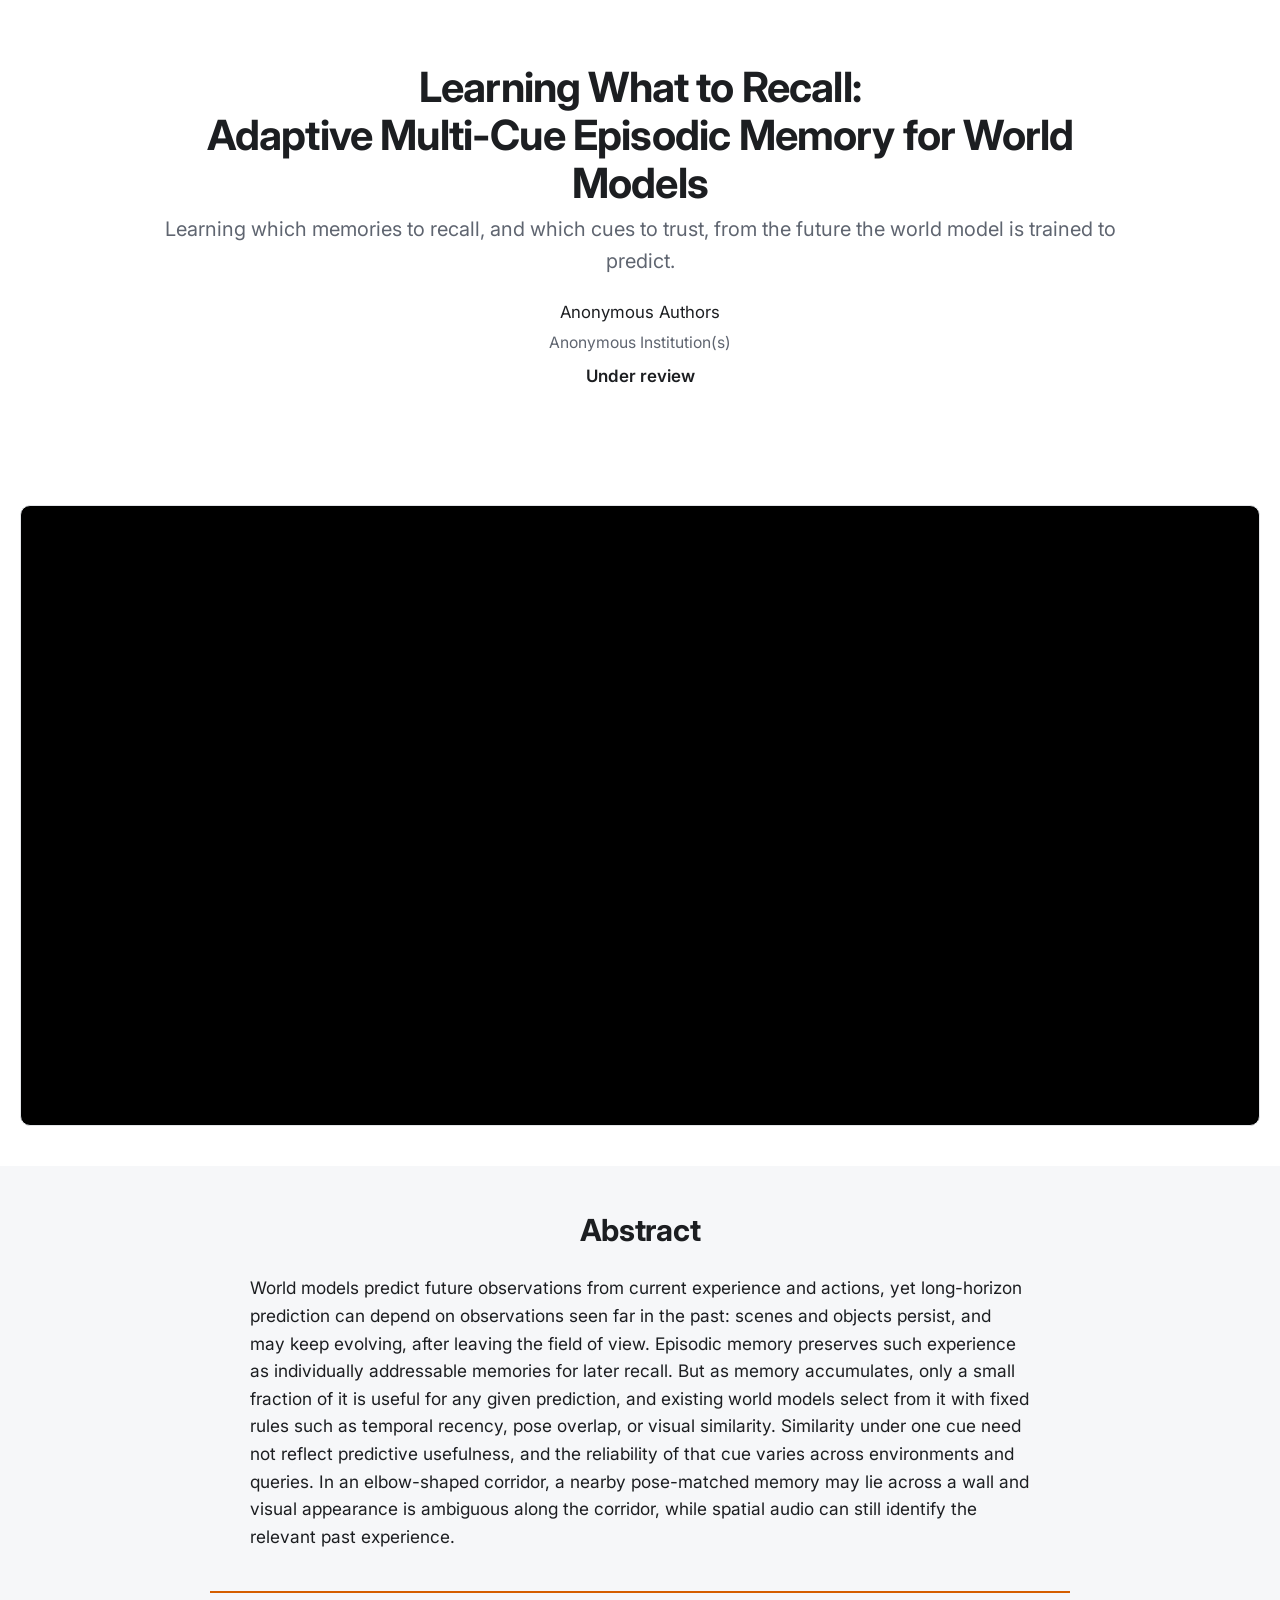
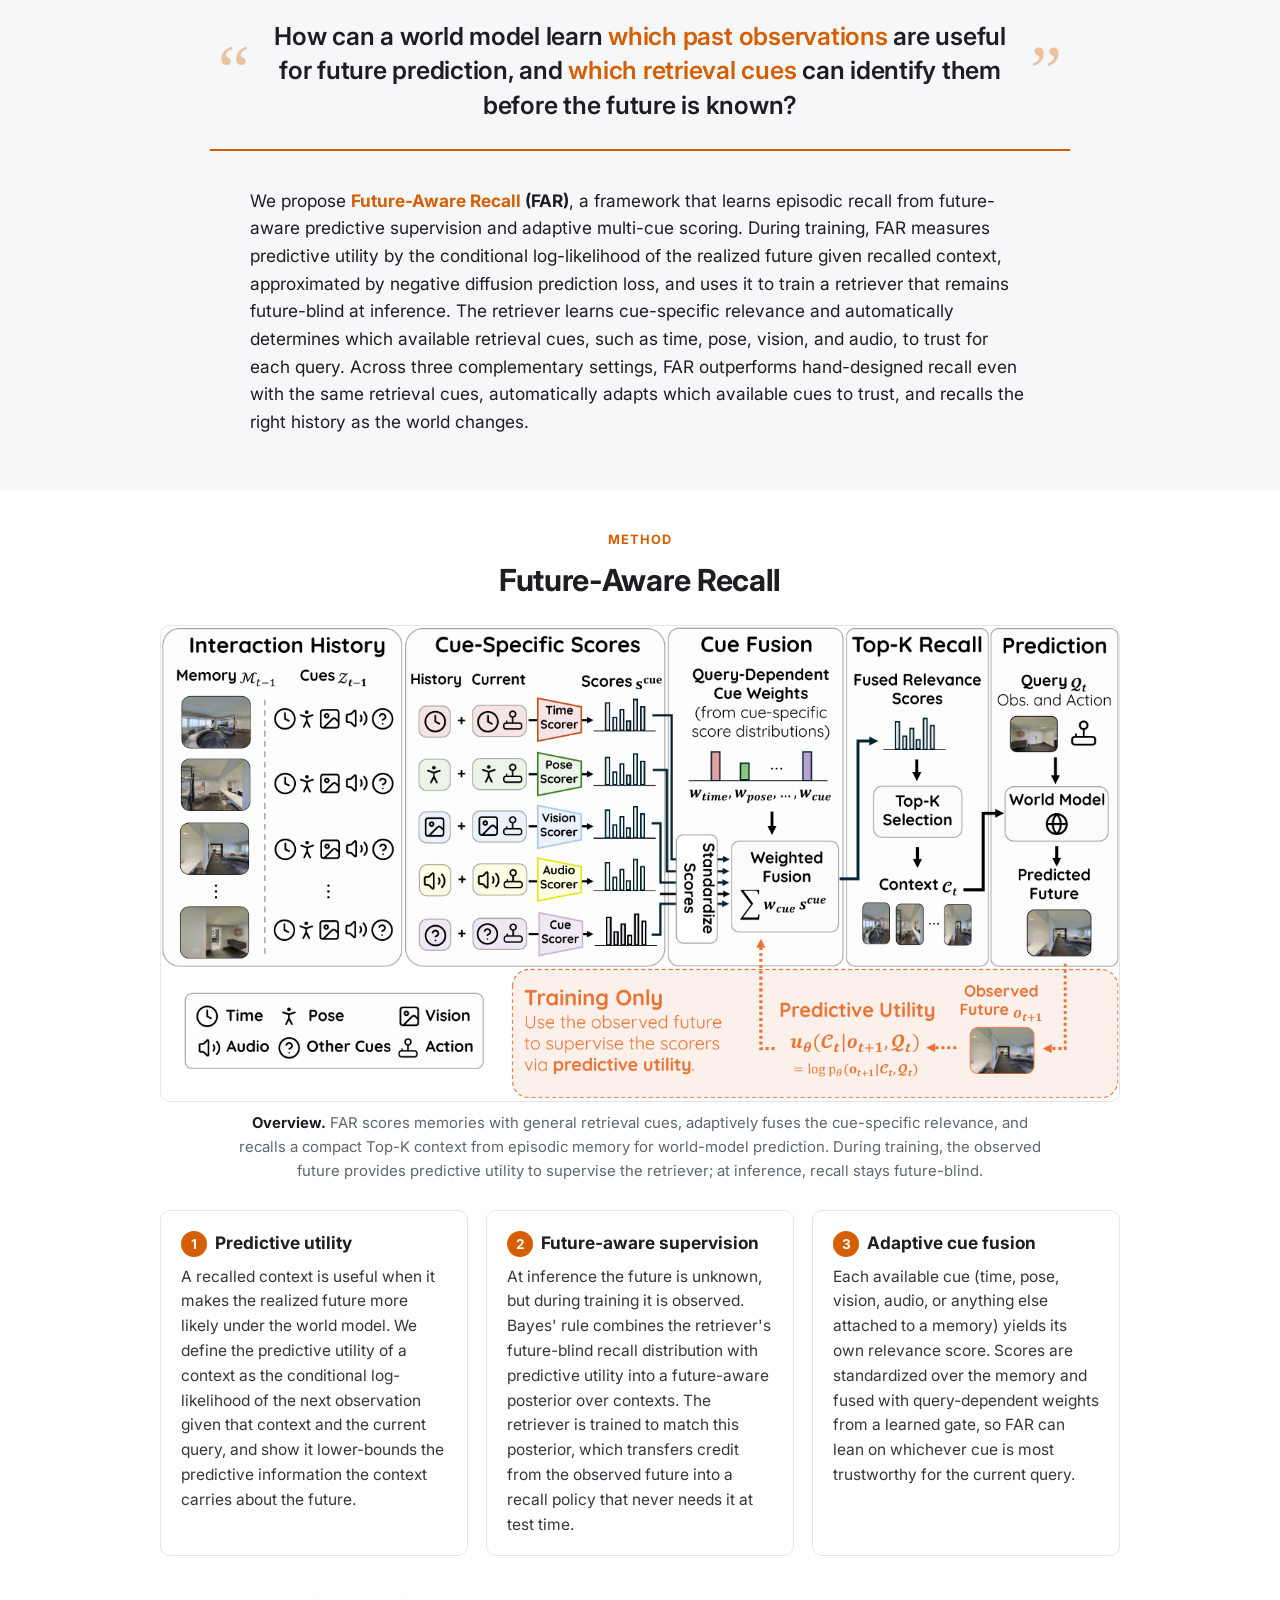
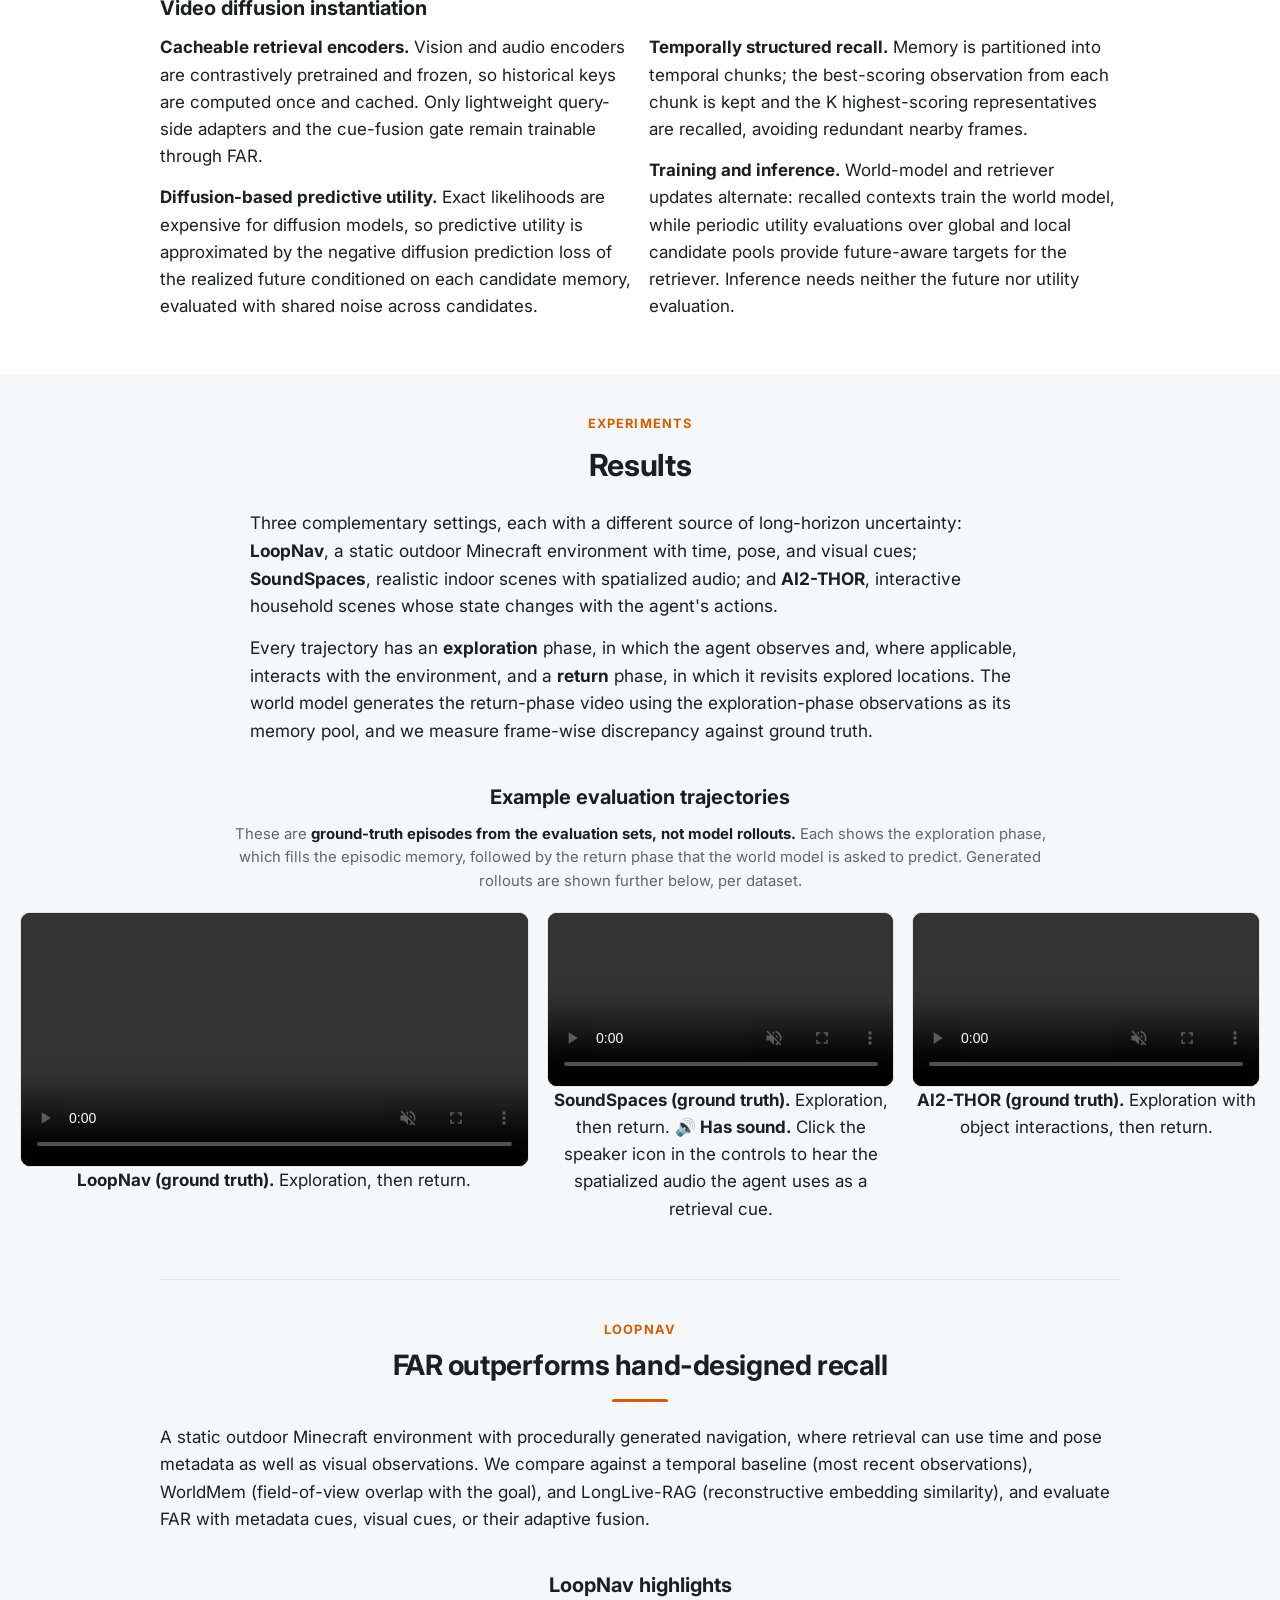
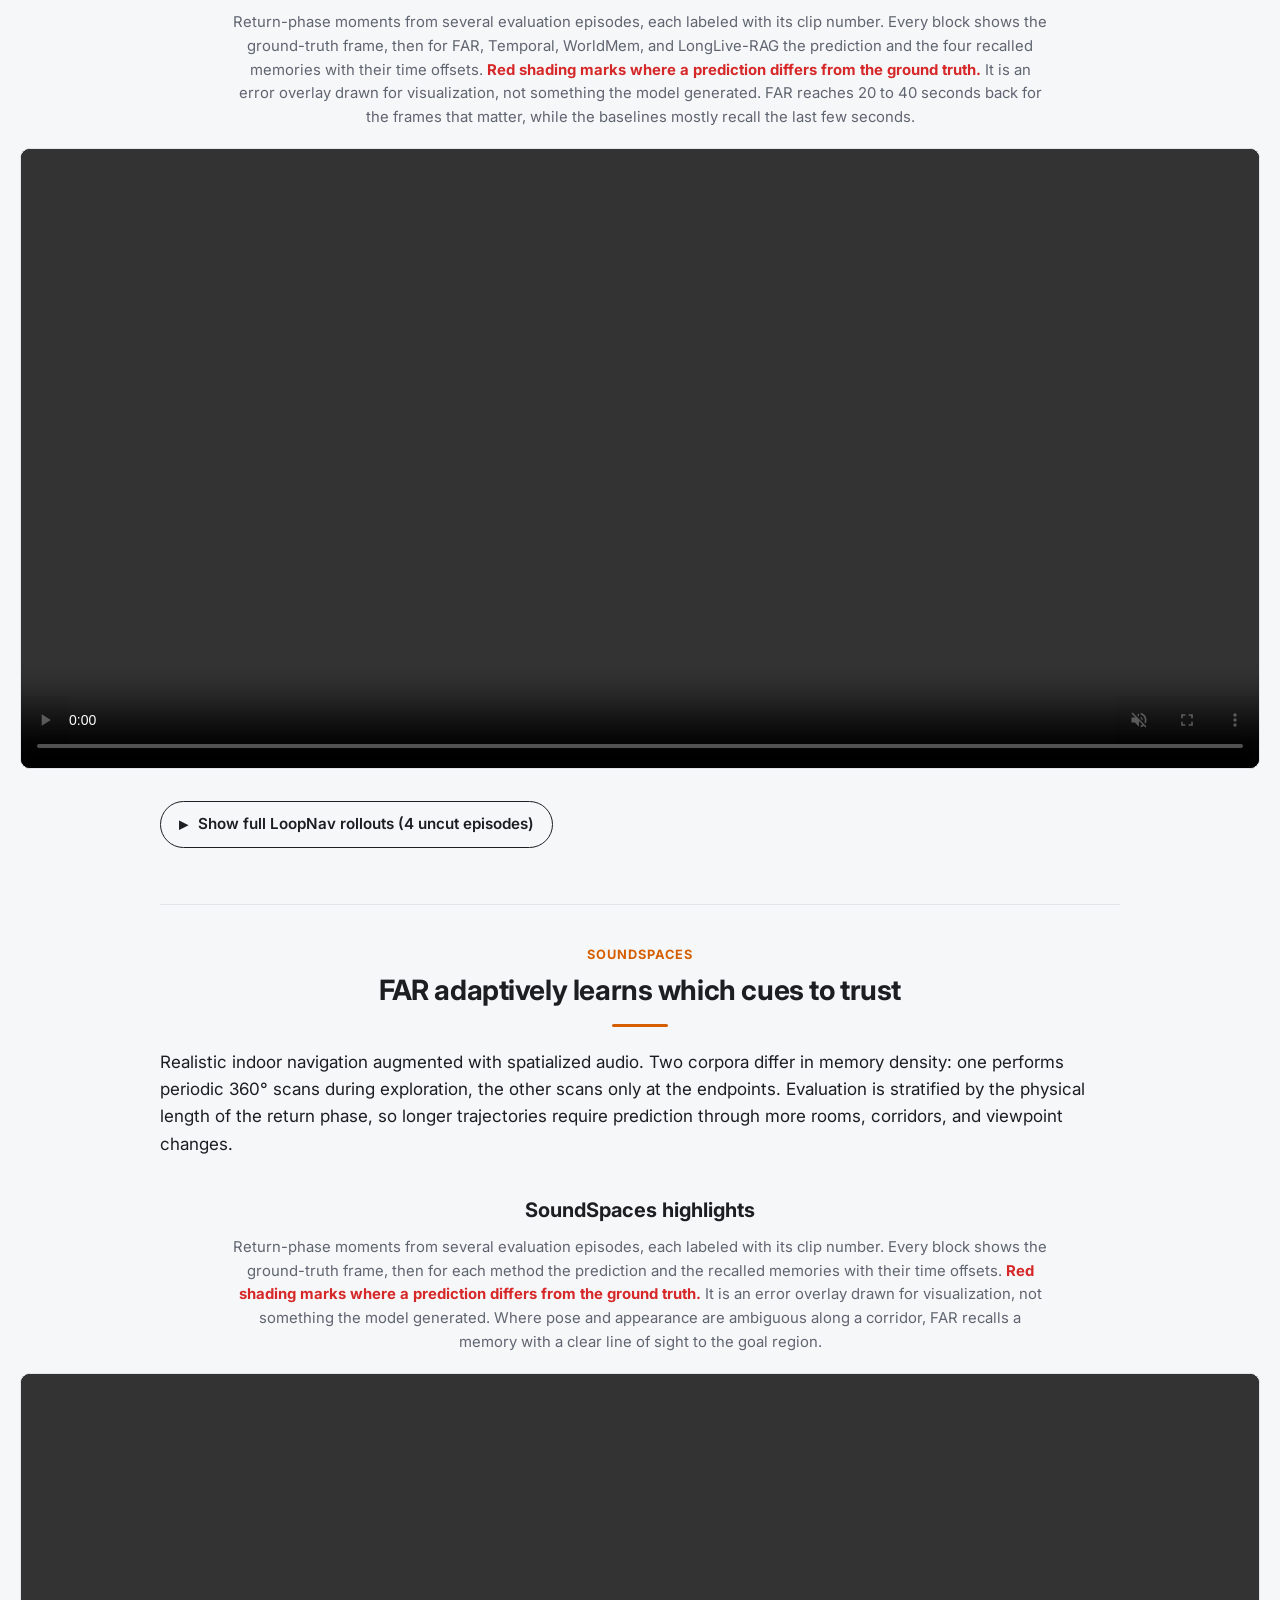
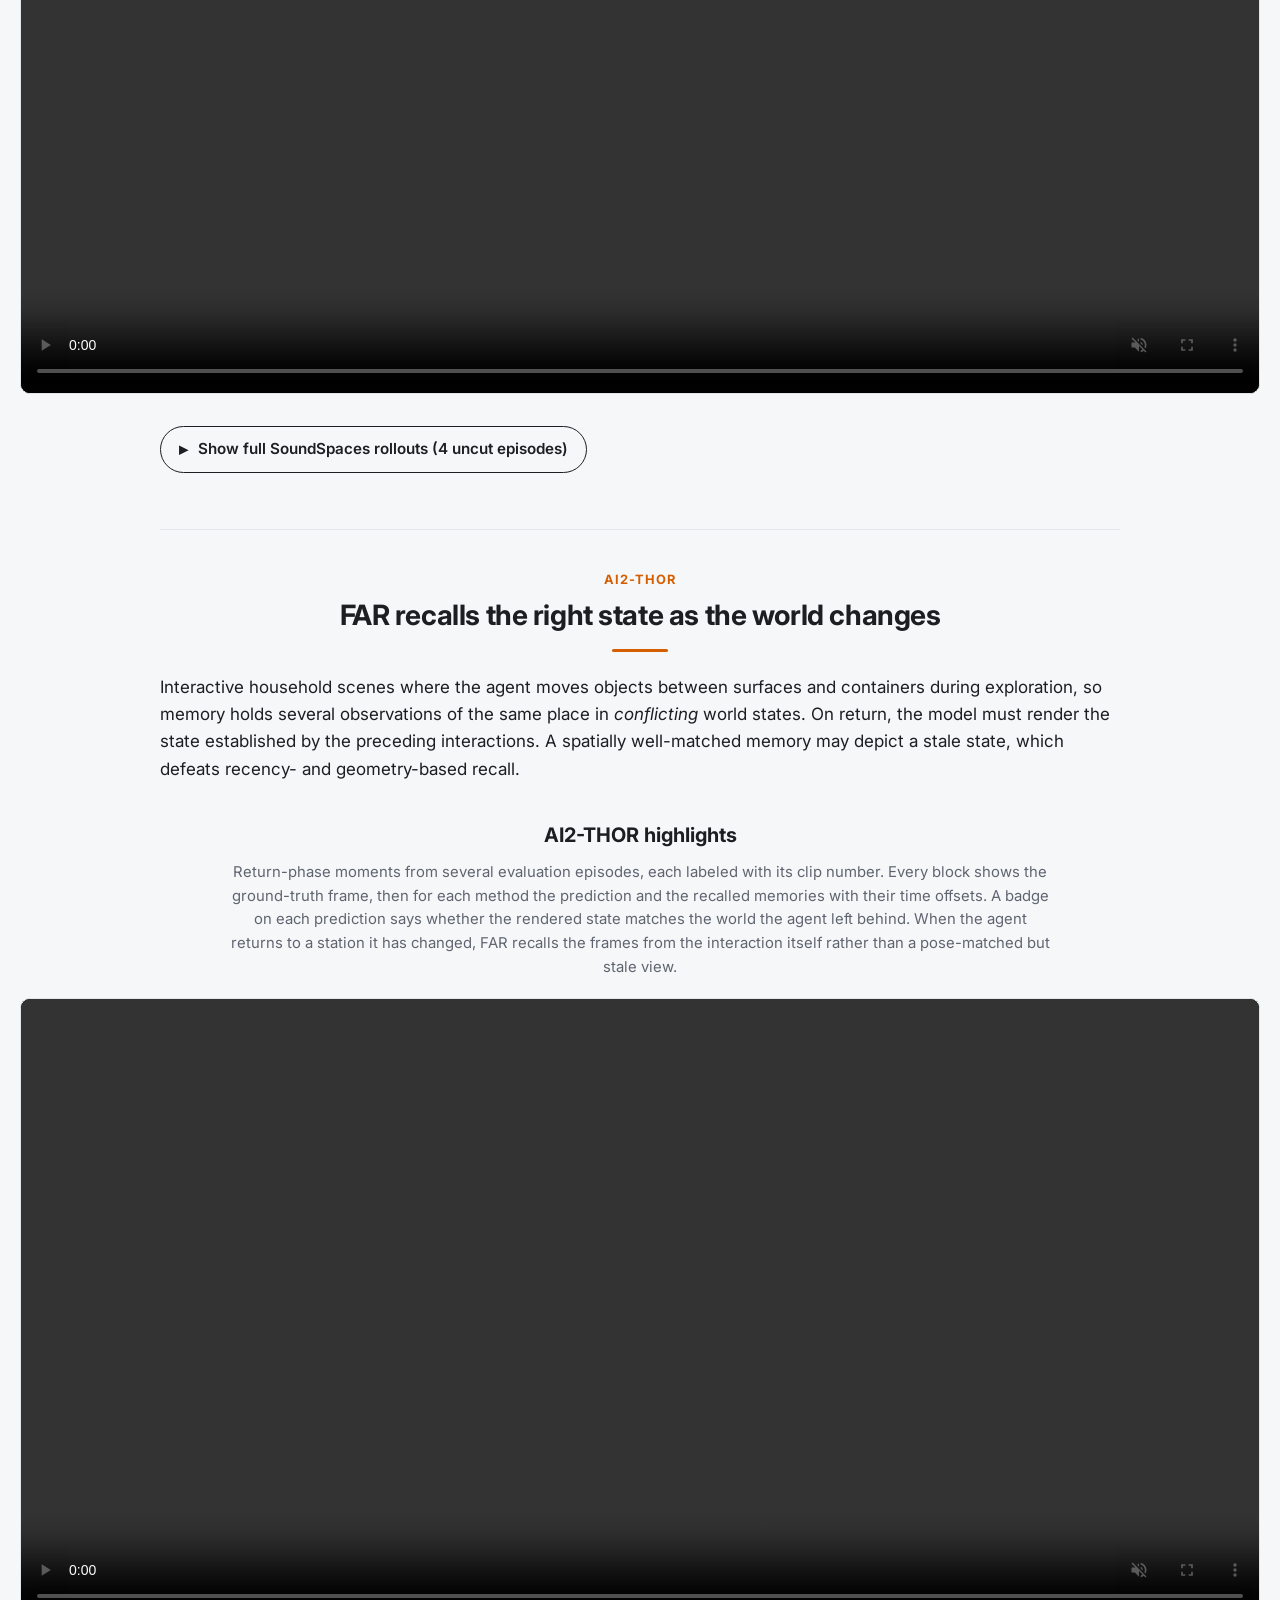
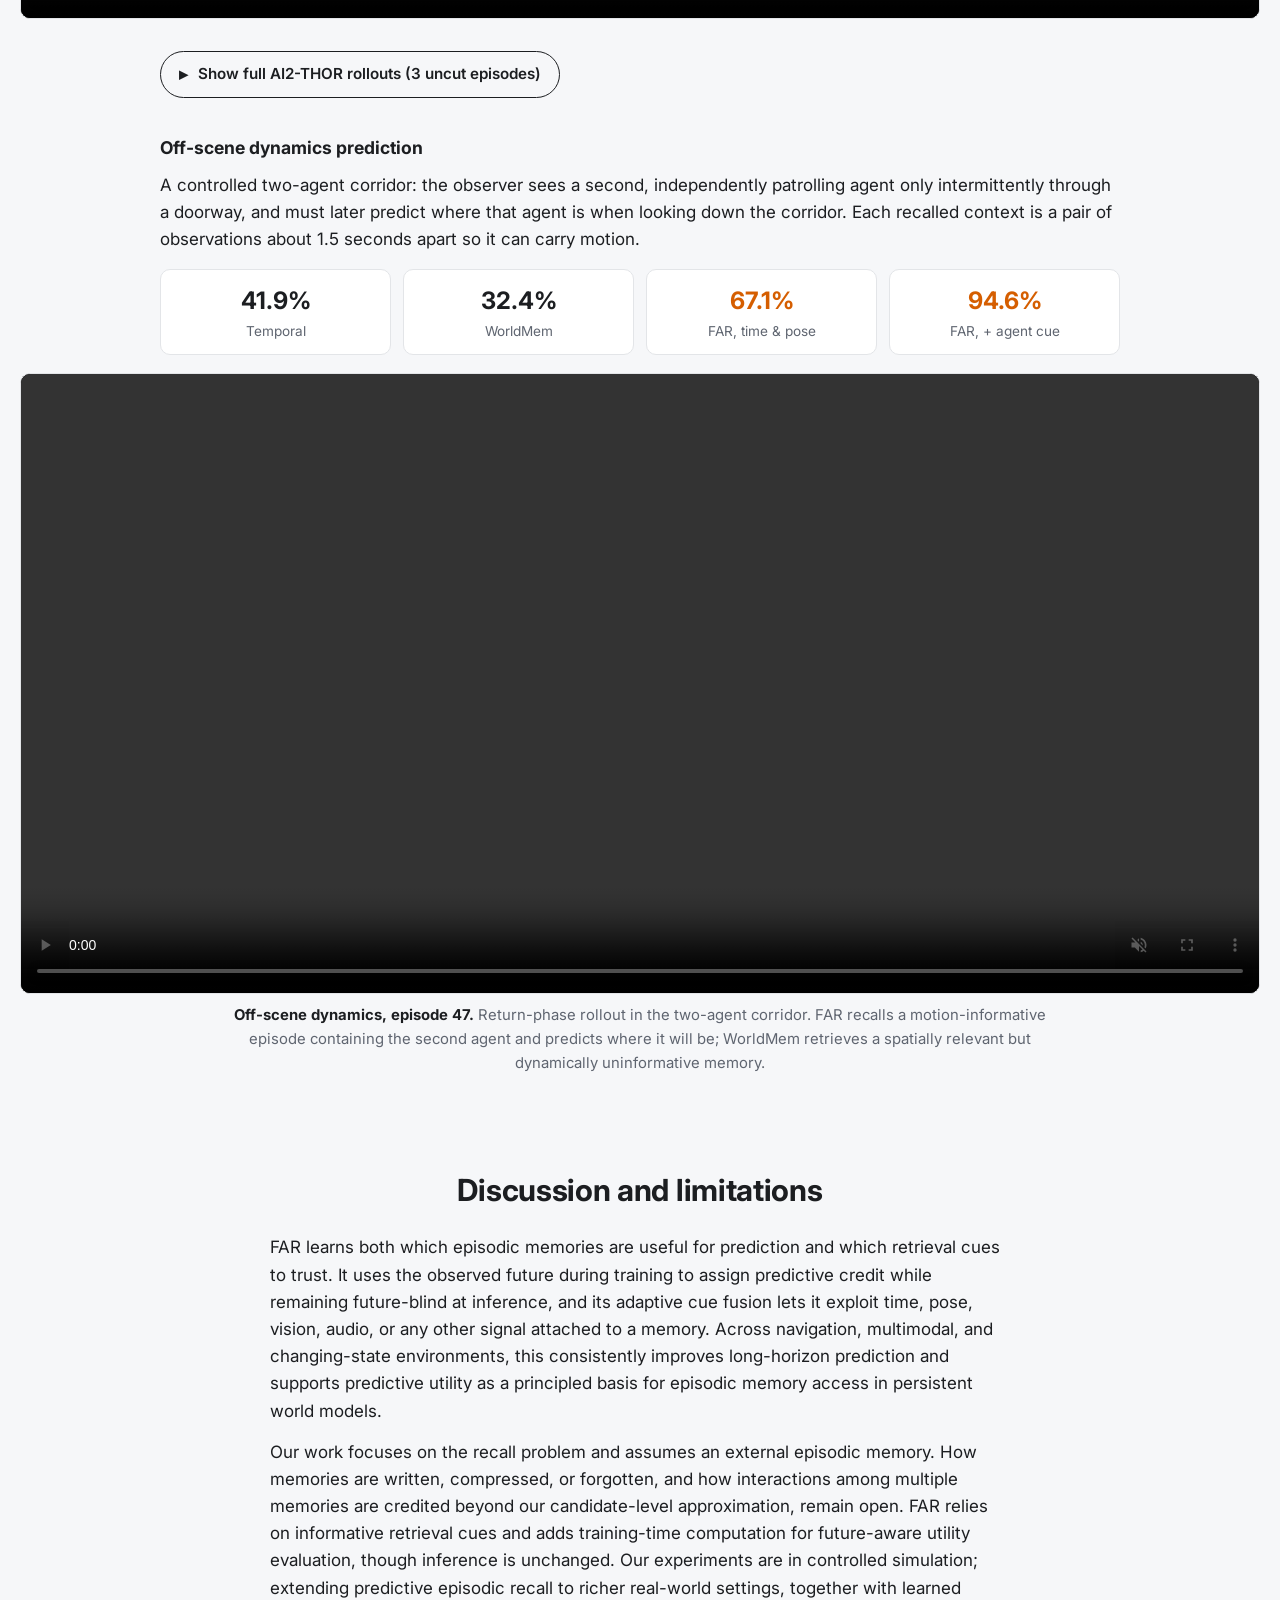
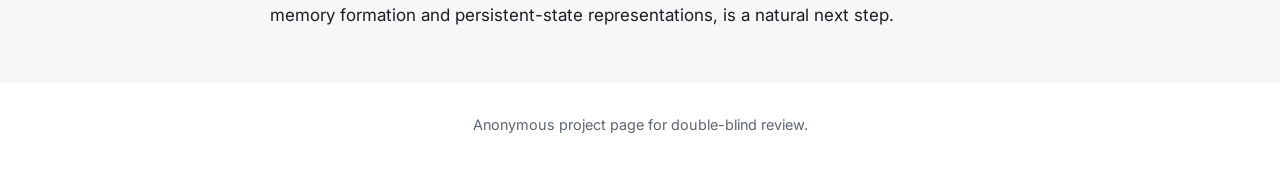
==== index.html @ 8001ba50 "Initial Commit" ====
<!DOCTYPE html>
<html lang="en">
<head>
  <meta charset="utf-8">
  <meta name="viewport" content="width=device-width, initial-scale=1">
  <title>Learning What to Recall</title>
  <meta name="description" content="Learning What to Recall: adaptive multi-cue episodic memory for world models.">
  <link rel="icon" type="image/svg+xml" href="static/favicon.svg">
  <link rel="icon" type="image/png" sizes="32x32" href="static/favicon-32.png">
  <link rel="icon" type="image/png" sizes="16x16" href="static/favicon-16.png">
  <link rel="apple-touch-icon" href="static/apple-touch-icon.png">
  <link rel="preconnect" href="https://fonts.googleapis.com">
  <link href="https://fonts.googleapis.com/css2?family=Inter:wght@400;600;700&display=swap" rel="stylesheet">
  <link rel="stylesheet" href="static/css/style.css?v=10">
</head>
<body>

<!-- ===================================================================== -->
<!-- HEADER                                                                -->
<!-- ===================================================================== -->
<header class="hero">
  <div class="container">
    <h1>Learning What to Recall:<br>Adaptive Multi-Cue Episodic Memory for World Models</h1>
    <p class="subtitle">Learning which memories to recall, and which cues to trust, from the future the world model is trained to predict.</p>

    <!-- Anonymous submission: keep author block anonymized until camera-ready. -->
    <p class="authors">Anonymous Authors</p>
    <p class="affils">Anonymous Institution(s)</p>
    <p class="venue">Under review</p>

    <!-- Paper / Code / arXiv buttons removed for anonymous review. Re-add after de-anonymization. -->
  </div>
</header>

<!-- ===================================================================== -->
<!-- TEASER                                                                -->
<!-- ===================================================================== -->
<section id="teaser">
  <div class="container">
    <figure class="breakout" style="margin-top:24px; margin-bottom:0">
      <div class="media">
        <video autoplay muted loop playsinline preload="auto">
          <source src="static/videos/teaser.mp4" type="video/mp4">
        </video>
      </div>
    </figure>
  </div>
</section>

<!-- ===================================================================== -->
<!-- ABSTRACT + MOTIVATION                                                 -->
<!-- ===================================================================== -->
<section id="abstract" class="alt">
  <div class="container">
    <h2>Abstract</h2>
    <div class="narrow">
      <div>
        <p class="lead">
          World models predict future observations from current experience and actions, yet long-horizon
          prediction can depend on observations seen far in the past: scenes and objects persist, and may keep
          evolving, after leaving the field of view. Episodic memory preserves such experience as individually
          addressable memories for later recall. But as memory accumulates, only a small fraction of it is useful
          for any given prediction, and existing world models select from it with fixed rules such as temporal
          recency, pose overlap, or visual similarity. Similarity under one cue need not reflect predictive
          usefulness, and the reliability of that cue varies across environments and queries. In an elbow-shaped
          corridor, a nearby pose-matched memory may lie across a wall and visual appearance is ambiguous
          along the corridor, while spatial audio can still identify the relevant past experience.
        </p>
      </div>
    </div>

    <div class="question">
      <p>How can a world model learn <em>which past observations</em> are useful for future prediction,
      and <em>which retrieval cues</em> can identify them before the future is known?</p>
    </div>

    <div class="narrow">
      <p class="lead">
        We propose <b><span style="color:var(--accent)">Future-Aware Recall</span> (FAR)</b>, a framework that
        learns episodic recall from future-aware predictive supervision and adaptive multi-cue scoring. During
        training, FAR measures predictive utility by the conditional log-likelihood of the realized future given
        recalled context, approximated by negative diffusion prediction loss, and uses it to train a retriever
        that remains future-blind at inference. The retriever learns cue-specific relevance and automatically
        determines which available retrieval cues, such as time, pose, vision, and audio, to trust for each query.
        Across three complementary settings, FAR outperforms hand-designed recall even with the same retrieval
        cues, automatically adapts which available cues to trust, and recalls the right history as the world
        changes.
      </p>
    </div>
  </div>
</section>

<!-- ===================================================================== -->
<!-- METHOD                                                                -->
<!-- ===================================================================== -->
<section id="method">
  <div class="container">
    <p class="eyebrow">Method</p>
    <h2>Future-Aware Recall</h2>
    <figure>
      <div class="media light">
        <img src="static/images/figure.png" alt="Overview of FAR: cue-specific scorers over the interaction history, query-dependent cue fusion, Top-K recall, and world-model prediction, with predictive utility from the observed future supervising the scorers during training only.">
      </div>
      <figcaption class="caption">
        <b>Overview.</b> FAR scores memories with general retrieval cues, adaptively fuses the cue-specific
        relevance, and recalls a compact Top-K context from episodic memory for world-model prediction. During
        training, the observed future provides predictive utility to supervise the retriever; at inference,
        recall stays future-blind.
      </figcaption>
    </figure>

    <div class="cards">
      <div class="card">
        <h3><span class="num">1</span>Predictive utility</h3>
        <p>A recalled context is useful when it makes the realized future more likely under the world model.
        We define the predictive utility of a context as the conditional log-likelihood of the next observation
        given that context and the current query, and show it lower-bounds the predictive information the
        context carries about the future.</p>
      </div>
      <div class="card">
        <h3><span class="num">2</span>Future-aware supervision</h3>
        <p>At inference the future is unknown, but during training it is observed. Bayes' rule combines the
        retriever's future-blind recall distribution with predictive utility into a future-aware posterior over
        contexts. The retriever is trained to match this posterior, which transfers credit from the observed
        future into a recall policy that never needs it at test time.</p>
      </div>
      <div class="card">
        <h3><span class="num">3</span>Adaptive cue fusion</h3>
        <p>Each available cue (time, pose, vision, audio, or anything else attached to a memory) yields its own
        relevance score. Scores are standardized over the memory and fused with query-dependent weights from a
        learned gate, so FAR can lean on whichever cue is most trustworthy for the current query.</p>
      </div>
    </div>

    <h3 style="margin-top:36px">Video diffusion instantiation</h3>
    <div class="grid cols-2">
      <div>
        <p><b>Cacheable retrieval encoders.</b> Vision and audio encoders are contrastively pretrained and frozen,
        so historical keys are computed once and cached. Only lightweight query-side adapters and the cue-fusion
        gate remain trainable through FAR.</p>
        <p><b>Diffusion-based predictive utility.</b> Exact likelihoods are expensive for diffusion models, so
        predictive utility is approximated by the negative diffusion prediction loss of the realized future
        conditioned on each candidate memory, evaluated with shared noise across candidates.</p>
      </div>
      <div>
        <p><b>Temporally structured recall.</b> Memory is partitioned into temporal chunks; the best-scoring
        observation from each chunk is kept and the K highest-scoring representatives are recalled, avoiding
        redundant nearby frames.</p>
        <p><b>Training and inference.</b> World-model and retriever updates alternate: recalled contexts train
        the world model, while periodic utility evaluations over global and local candidate pools provide
        future-aware targets for the retriever. Inference needs neither the future nor utility evaluation.</p>
      </div>
    </div>
  </div>
</section>

<!-- ===================================================================== -->
<!-- RESULTS                                                               -->
<!-- ===================================================================== -->
<section id="results" class="alt">
  <div class="container">
    <p class="eyebrow">Experiments</p>
    <h2>Results</h2>
    <div class="narrow">
      <p class="lead">
        Three complementary settings, each with a different source of long-horizon uncertainty:
        <b>LoopNav</b>, a static outdoor Minecraft environment with time, pose, and visual cues;
        <b>SoundSpaces</b>, realistic indoor scenes with spatialized audio; and <b>AI2-THOR</b>, interactive
        household scenes whose state changes with the agent's actions.
      </p>
      <p class="lead">
        Every trajectory has an <b>exploration</b> phase, in which the agent observes and, where applicable,
        interacts with the environment, and a <b>return</b> phase, in which it revisits explored locations.
        The world model generates the return-phase video using the exploration-phase observations as its memory
        pool, and we measure frame-wise discrepancy against ground truth.
      </p>
    </div>
    <h3 style="text-align:center; margin-top:36px; margin-bottom:6px">Example evaluation trajectories</h3>
    <p class="caption" style="margin-bottom:18px">
      These are <b>ground-truth episodes from the evaluation sets, not model rollouts.</b> Each shows the
      exploration phase, which fills the episodic memory, followed by the return phase that the world model is
      asked to predict. Generated rollouts are shown further below, per dataset.
    </p>
    <div class="breakout eval-row" style="margin-top:0; margin-bottom:8px">
      <figure class="ar-232">
        <div class="media">
          <video autoplay muted loop playsinline controls preload="auto">
            <source src="static/videos/full_episode_loopnav_12.mp4" type="video/mp4">
          </video>
        </div>
        <figcaption><b>LoopNav (ground truth).</b> Exploration, then return.</figcaption>
      </figure>
      <figure>
        <div class="media">
          <!-- Starts muted so it can autoplay; the viewer unmutes with the speaker control to hear the spatial audio cue. -->
          <video autoplay muted loop playsinline controls preload="auto">
            <source src="static/videos/full_episode_soundspaces_1115.mp4" type="video/mp4">
          </video>
        </div>
        <figcaption><b>SoundSpaces (ground truth).</b> Exploration, then return. <b>&#128266; Has sound.</b> Click the speaker icon in the controls to hear the spatialized audio the agent uses as a retrieval cue.</figcaption>
      </figure>
      <figure>
        <div class="media">
          <video autoplay muted loop playsinline controls preload="auto">
            <source src="static/videos/full_episode_ai2thor_350.mp4" type="video/mp4">
          </video>
        </div>
        <figcaption><b>AI2-THOR (ground truth).</b> Exploration with object interactions, then return.</figcaption>
      </figure>
    </div>

    <!-- ---------------- LoopNav ---------------- -->
    <div class="subsec">
      <div class="ds-title">
        <p class="eyebrow">LoopNav</p>
        <h3>FAR outperforms hand-designed recall</h3>
      </div>
      <p>
        A static outdoor Minecraft environment with procedurally generated navigation, where retrieval can use
        time and pose metadata as well as visual observations. We compare against a temporal baseline
        (most recent observations), WorldMem (field-of-view overlap with the goal), and LongLive-RAG
        (reconstructive embedding similarity), and evaluate FAR with metadata cues, visual cues, or their
        adaptive fusion.
      </p>
      <h3 style="text-align:center; margin-top:36px; margin-bottom:6px">LoopNav highlights</h3>
      <p class="caption" style="margin-bottom:18px">
        Return-phase moments from several evaluation episodes, each labeled with its clip number. Every block shows
        the ground-truth frame, then for FAR, Temporal, WorldMem, and LongLive-RAG the prediction and the four
        recalled memories with their time offsets. <b class="red">Red shading marks where a prediction differs from
        the ground truth.</b> It is an error overlay drawn for visualization, not something the model generated. FAR
        reaches 20 to 40 seconds back for the frames that matter, while the baselines mostly recall the last few
        seconds.
      </p>
      <figure class="breakout" style="margin-top:0; margin-bottom:30px">
        <div class="media">
          <video autoplay muted loop playsinline controls preload="auto">
            <source src="static/videos/highlights_loopnav.mp4" type="video/mp4">
          </video>
        </div>
      </figure>
      <details class="rollouts">
        <summary>Show full LoopNav rollouts (4 uncut episodes)</summary>
        <div class="inner">
        <p>Full return-phase rollouts. Press play on a video to watch it; use the controls to scrub or go fullscreen.</p>
        <div class="grid cols-2">
          <figure>
            <div class="media">
              <video muted playsinline controls preload="none">
                <source src="static/videos/rollout_loopnav_12.mp4" type="video/mp4">
              </video>
            </div>
            <figcaption><b>LoopNav, episode 12</b></figcaption>
          </figure>
          <figure>
            <div class="media">
              <video muted playsinline controls preload="none">
                <source src="static/videos/rollout_loopnav_1656.mp4" type="video/mp4">
              </video>
            </div>
            <figcaption><b>LoopNav, episode 1656</b></figcaption>
          </figure>
          <figure>
            <div class="media">
              <video muted playsinline controls preload="none">
                <source src="static/videos/rollout_loopnav_2259.mp4" type="video/mp4">
              </video>
            </div>
            <figcaption><b>LoopNav, episode 2259</b></figcaption>
          </figure>
          <figure>
            <div class="media">
              <video muted playsinline controls preload="none">
                <source src="static/videos/rollout_loopnav_3106.mp4" type="video/mp4">
              </video>
            </div>
            <figcaption><b>LoopNav, episode 3106</b></figcaption>
          </figure>
        </div>
        </div>
      </details>
    </div>

    <!-- ---------------- SoundSpaces ---------------- -->
    <div class="subsec">
      <div class="ds-title">
        <p class="eyebrow">SoundSpaces</p>
        <h3>FAR adaptively learns which cues to trust</h3>
      </div>
      <p>
        Realistic indoor navigation augmented with spatialized audio. Two corpora differ in memory density: one
        performs periodic 360° scans during exploration, the other scans only at the endpoints. Evaluation is
        stratified by the physical length of the return phase, so longer trajectories require prediction
        through more rooms, corridors, and viewpoint changes.
      </p>
      <h3 style="text-align:center; margin-top:36px; margin-bottom:6px">SoundSpaces highlights</h3>
      <p class="caption" style="margin-bottom:18px">
        Return-phase moments from several evaluation episodes, each labeled with its clip number. Every block shows
        the ground-truth frame, then for each method the prediction and the recalled memories with their time
        offsets. <b class="red">Red shading marks where a prediction differs from the ground truth.</b> It is an
        error overlay drawn for visualization, not something the model generated. Where pose and appearance are
        ambiguous along a corridor, FAR recalls a memory with a clear line of sight to the goal region.
      </p>
      <figure class="breakout" style="margin-top:0; margin-bottom:30px">
        <div class="media">
          <video autoplay muted loop playsinline controls preload="auto">
            <source src="static/videos/highlights_soundspaces.mp4" type="video/mp4">
          </video>
        </div>
      </figure>
      <details class="rollouts">
        <summary>Show full SoundSpaces rollouts (4 uncut episodes)</summary>
        <div class="inner">
        <p>Full return-phase rollouts. Press play on a video to watch it; use the controls to scrub or go fullscreen.</p>
        <div class="grid cols-2">
          <figure>
            <div class="media">
              <video muted playsinline controls preload="none">
                <source src="static/videos/rollout_soundspaces_84.mp4" type="video/mp4">
              </video>
            </div>
            <figcaption><b>SoundSpaces, episode 84</b></figcaption>
          </figure>
          <figure>
            <div class="media">
              <video muted playsinline controls preload="none">
                <source src="static/videos/rollout_soundspaces_99.mp4" type="video/mp4">
              </video>
            </div>
            <figcaption><b>SoundSpaces, episode 99</b></figcaption>
          </figure>
          <figure>
            <div class="media">
              <video muted playsinline controls preload="none">
                <source src="static/videos/rollout_soundspaces_212.mp4" type="video/mp4">
              </video>
            </div>
            <figcaption><b>SoundSpaces, episode 212</b></figcaption>
          </figure>
          <figure>
            <div class="media">
              <video muted playsinline controls preload="none">
                <source src="static/videos/rollout_soundspaces_1115.mp4" type="video/mp4">
              </video>
            </div>
            <figcaption><b>SoundSpaces, episode 1115</b></figcaption>
          </figure>
        </div>
        </div>
      </details>
    </div>

    <!-- ---------------- AI2-THOR ---------------- -->
    <div class="subsec">
      <div class="ds-title">
        <p class="eyebrow">AI2-THOR</p>
        <h3>FAR recalls the right state as the world changes</h3>
      </div>
      <p>
        Interactive household scenes where the agent moves objects between surfaces and containers during
        exploration, so memory holds several observations of the same place in <em>conflicting</em> world
        states. On return, the model must render the state established by the preceding interactions. A
        spatially well-matched memory may depict a stale state, which defeats recency- and geometry-based
        recall.
      </p>

      <h3 style="text-align:center; margin-top:36px; margin-bottom:6px">AI2-THOR highlights</h3>
      <p class="caption" style="margin-bottom:18px">
        Return-phase moments from several evaluation episodes, each labeled with its clip number. Every block shows
        the ground-truth frame, then for each method the prediction and the recalled memories with their time
        offsets. A badge on each prediction says whether the rendered state matches the world the agent left behind.
        When the agent returns to a station it has changed, FAR recalls the frames from the interaction itself rather
        than a pose-matched but stale view.
      </p>
      <figure class="breakout" style="margin-top:0; margin-bottom:30px">
        <div class="media">
          <video autoplay muted loop playsinline controls preload="auto">
            <source src="static/videos/highlights_ai2thor.mp4" type="video/mp4">
          </video>
        </div>
      </figure>

      <details class="rollouts">
        <summary>Show full AI2-THOR rollouts (3 uncut episodes)</summary>
        <div class="inner">
        <p>Full return-phase rollouts. Press play on a video to watch it; use the controls to scrub or go fullscreen.</p>
        <div class="grid cols-2">
          <figure>
            <div class="media">
              <video muted playsinline controls preload="none">
                <source src="static/videos/rollout_ai2thor_309.mp4" type="video/mp4">
              </video>
            </div>
            <figcaption><b>AI2-THOR, episode 309</b></figcaption>
          </figure>
          <figure>
            <div class="media">
              <video muted playsinline controls preload="none">
                <source src="static/videos/rollout_ai2thor_350.mp4" type="video/mp4">
              </video>
            </div>
            <figcaption><b>AI2-THOR, episode 350</b></figcaption>
          </figure>
          <figure>
            <div class="media">
              <video muted playsinline controls preload="none">
                <source src="static/videos/rollout_ai2thor_430.mp4" type="video/mp4">
              </video>
            </div>
            <figcaption><b>AI2-THOR, episode 430</b></figcaption>
          </figure>
        </div>
        </div>
      </details>

      <h3 style="font-size:1.1rem; margin-top:36px">Off-scene dynamics prediction</h3>
      <p>
        A controlled two-agent corridor: the observer sees a second, independently patrolling agent only
        intermittently through a doorway, and must later predict where that agent is when looking down the
        corridor. Each recalled context is a pair of observations about 1.5 seconds apart so it can carry motion.
      </p>
      <div class="stats">
        <div class="stat"><div class="v">41.9%</div><div class="l">Temporal</div></div>
        <div class="stat"><div class="v">32.4%</div><div class="l">WorldMem</div></div>
        <div class="stat ours"><div class="v">67.1%</div><div class="l">FAR, time &amp; pose</div></div>
        <div class="stat ours"><div class="v">94.6%</div><div class="l">FAR, + agent cue</div></div>
      </div>
      <figure class="breakout" style="margin-top:18px; margin-bottom:10px">
        <div class="media">
          <video autoplay muted loop playsinline controls preload="auto">
            <source src="static/videos/rollout_ai2thor_dyn_47.mp4" type="video/mp4">
          </video>
        </div>
        <figcaption class="caption">
          <b>Off-scene dynamics, episode 47.</b> Return-phase rollout in the two-agent corridor. FAR recalls a
          motion-informative episode containing the second agent and predicts where it will be; WorldMem retrieves a
          spatially relevant but dynamically uninformative memory.
        </figcaption>
      </figure>

    </div>
  </div>
</section>

<!-- ===================================================================== -->
<!-- CONCLUSION                                                            -->
<!-- ===================================================================== -->
<section id="conclusion" class="alt">
  <div class="container narrow">
    <h2>Discussion and limitations</h2>
    <p>
      FAR learns both which episodic memories are useful for prediction and which retrieval cues to trust. It
      uses the observed future during training to assign predictive credit while remaining future-blind at
      inference, and its adaptive cue fusion lets it exploit time, pose, vision, audio, or any other signal
      attached to a memory. Across navigation, multimodal, and changing-state environments, this consistently
      improves long-horizon prediction and supports predictive utility as a principled basis for episodic
      memory access in persistent world models.
    </p>
    <p>
      Our work focuses on the recall problem and assumes an external episodic memory. How memories are written,
      compressed, or forgotten, and how interactions among multiple memories are credited beyond our
      candidate-level approximation, remain open. FAR relies on informative retrieval cues and adds training-time
      computation for future-aware utility evaluation, though inference is unchanged. Our experiments are in
      controlled simulation; extending predictive episodic recall to richer real-world settings, together with
      learned memory formation and persistent-state representations, is a natural next step.
    </p>
  </div>
</section>

<!-- BibTeX section removed for anonymous review. Re-add after de-anonymization. -->

<footer>
  <div class="container">
    Anonymous project page for double-blind review.
  </div>
</footer>

<script src="static/js/main.js?v=10"></script>
</body>
</html>
---- static/css/style.css ----
/* ---------- Design tokens ---------- */
:root {
  --bg: #ffffff;
  --bg-alt: #f6f7f9;
  --text: #1c1e21;
  --muted: #5f6570;
  --border: #e3e5e8;
  --accent: #d55e00;        /* vermillion: full model (paper-wide rule) */
  --accent-2: #e69f00;      /* amber: ablation */
  --placeholder-bg: #f0f2f5;
  --placeholder-fg: #8a919c;
  --max-w: 1000px;
  --radius: 10px;
  --font: "Inter", -apple-system, BlinkMacSystemFont, "Segoe UI", Roboto, Helvetica, Arial, sans-serif;
  --mono: ui-monospace, SFMono-Regular, Menlo, Consolas, monospace;
}

* { box-sizing: border-box; }
html { scroll-behavior: smooth; }
body {
  margin: 0;
  font-family: var(--font);
  font-size: 17px;
  line-height: 1.6;
  color: var(--text);
  background: var(--bg);
  -webkit-font-smoothing: antialiased;
}
a { color: var(--accent); text-decoration: none; }
a:hover { text-decoration: underline; }
img, video { max-width: 100%; height: auto; display: block; }

.container { max-width: var(--max-w); margin: 0 auto; padding: 0 20px; }
.narrow { max-width: 780px; margin-left: auto; margin-right: auto; }

/* ---------- Header ---------- */
header.hero { padding: 64px 0 28px; text-align: center; }
header.hero h1 {
  font-size: 2.6rem; line-height: 1.15; margin: 0 0 6px; letter-spacing: -0.02em; font-weight: 700;
}
header.hero h1 .short { color: var(--accent); }
header.hero .subtitle { font-size: 1.25rem; color: var(--muted); margin: 0 0 22px; }
.authors { font-size: 1.05rem; margin: 0 0 4px; }
.authors sup { font-size: 0.7em; color: var(--muted); }
.affils { color: var(--muted); font-size: 0.98rem; margin: 0 0 6px; }
.venue { font-weight: 600; margin: 8px 0 22px; }

.links { display: flex; flex-wrap: wrap; gap: 10px; justify-content: center; }
.btn {
  display: inline-flex; align-items: center; gap: 8px;
  padding: 9px 18px; border-radius: 999px;
  background: var(--text); color: #fff; font-weight: 600; font-size: 0.95rem;
  border: 1.5px solid var(--text);
}
.btn:hover { text-decoration: none; background: #000; }
.btn.secondary { background: transparent; color: var(--text); }
.btn.secondary:hover { background: var(--bg-alt); }
.btn svg { width: 16px; height: 16px; fill: currentColor; }

/* ---------- Sections ---------- */
section { padding: 40px 0; }
section.alt { background: var(--bg-alt); }
section h2 {
  font-size: 1.9rem; text-align: center; margin: 0 0 20px; letter-spacing: -0.01em;
}
section h3 { font-size: 1.25rem; margin: 30px 0 10px; }
section p { margin: 0 0 14px; }
.lead { font-size: 1.08rem; }
.caption { color: var(--muted); font-size: 0.93rem; text-align: center; margin: 10px auto 0; max-width: 820px; }
.caption b { color: var(--text); }

/* ---------- Media ---------- */
.media {
  border-radius: var(--radius); overflow: hidden; border: 1px solid var(--border);
  background: #000;
}
.media video { width: 100%; }
figure { margin: 0; }

.grid { display: grid; gap: 18px; }
.grid.cols-2 { grid-template-columns: repeat(2, 1fr); }
.grid.cols-3 { grid-template-columns: repeat(3, 1fr); }
.grid figcaption { margin-top: 8px; font-size: 0.93rem; color: var(--muted); text-align: center; }
.grid figcaption b { color: var(--text); }

/* Placeholder blocks — swap out for real figures/videos */
.placeholder {
  display: flex; flex-direction: column; align-items: center; justify-content: center; text-align: center;
  background: var(--placeholder-bg); color: var(--placeholder-fg);
  border: 2px dashed #c9ced6; border-radius: var(--radius);
  padding: 20px; font-size: 0.95rem;
}
.placeholder .label { font-weight: 600; color: #6b7280; margin-bottom: 4px; }
.placeholder code { font-family: var(--mono); font-size: 0.85em; }
.ph-16x9 { aspect-ratio: 16 / 9; }
.ph-4x3 { aspect-ratio: 4 / 3; }
.ph-wide { aspect-ratio: 3 / 1; }

/* Comparison rows: label on left, tiles on right */
.compare { display: grid; grid-template-columns: 140px 1fr; gap: 14px; align-items: center; margin-bottom: 14px; }
.compare .row-label { font-weight: 600; }
.compare .row-label.ours { color: var(--accent); }
.compare .tiles { display: grid; grid-template-columns: repeat(3, 1fr); gap: 10px; }

/* Results table */
table.results { width: 100%; border-collapse: collapse; font-size: 0.95rem; margin: 10px 0; }
table.results th, table.results td { padding: 8px 10px; border-bottom: 1px solid var(--border); text-align: center; }
table.results th:first-child, table.results td:first-child { text-align: left; }
table.results thead th { border-bottom: 2px solid var(--text); }
table.results tr.ours td { font-weight: 600; color: var(--accent); }

/* Bibtex */
pre.bibtex {
  background: #1c1e21; color: #e6e6e6; padding: 18px 20px; border-radius: var(--radius);
  font-family: var(--mono); font-size: 0.86rem; line-height: 1.5; overflow-x: auto; white-space: pre;
}

footer { padding: 30px 0 50px; text-align: center; color: var(--muted); font-size: 0.9rem; }

@media (max-width: 720px) {
  body { font-size: 16px; }
  header.hero { padding-top: 40px; }
  header.hero h1 { font-size: 1.9rem; }
  section h2 { font-size: 1.5rem; }
  .grid.cols-2, .grid.cols-3 { grid-template-columns: 1fr; }
  .compare { grid-template-columns: 1fr; }
  .compare .tiles { grid-template-columns: repeat(3, 1fr); }
}

/* ---------- Additions for manuscript content ---------- */
.side { display: grid; grid-template-columns: 1fr 300px; gap: 28px; align-items: center; }
.side.flip { grid-template-columns: 300px 1fr; }
.side .media { background: #fff; }
.cards { display: grid; grid-template-columns: repeat(3, 1fr); gap: 18px; margin-top: 26px; }
.card { background: var(--bg); border: 1px solid var(--border); border-radius: var(--radius); padding: 18px 20px; }
section.alt .card { background: #fff; }
.card h3 { margin: 0 0 8px; font-size: 1.08rem; }
.card p { margin: 0; font-size: 0.97rem; color: #33373d; }
.card .num { display: inline-block; width: 26px; height: 26px; line-height: 26px; text-align: center; border-radius: 50%;
  background: var(--accent); color: #fff; font-weight: 700; font-size: 0.85rem; margin-right: 8px; }
.callout { border-left: 4px solid var(--accent); background: var(--bg-alt); padding: 14px 18px; border-radius: 0 var(--radius) var(--radius) 0;
  font-style: italic; margin: 18px 0; }
section.alt .callout { background: #fff; }
.eyebrow { text-align: center; color: var(--accent); font-weight: 700; letter-spacing: 0.08em; text-transform: uppercase; font-size: 0.8rem; margin: 0 0 6px; }
.subsec { margin-top: 48px; }
.subsec:first-of-type { margin-top: 0; }
.media.light { background: #fff; }
.stats { display: grid; grid-template-columns: repeat(4, 1fr); gap: 12px; margin: 16px 0; }
.stat { background: var(--bg-alt); border-radius: var(--radius); padding: 12px 14px; text-align: center; }
section.alt .stat { background: #fff; border: 1px solid var(--border); }
.stat .v { font-size: 1.5rem; font-weight: 700; }
.stat.ours .v { color: var(--accent); }
.stat .l { font-size: 0.85rem; color: var(--muted); }
table.results td.sub { padding-left: 24px; }
@media (max-width: 720px) {
  .side, .side.flip { grid-template-columns: 1fr; }
  .cards { grid-template-columns: 1fr; }
  .stats { grid-template-columns: repeat(2, 1fr); }
}

/* ---------- Research question pull-quote ---------- */
.question {
  position: relative;
  max-width: 860px;
  margin: 40px auto 36px;
  padding: 26px 48px;
  text-align: center;
  border-top: 2px solid var(--accent);
  border-bottom: 2px solid var(--accent);
}
.question p {
  margin: 0;
  font-size: 1.55rem;
  line-height: 1.4;
  font-weight: 600;
  letter-spacing: -0.01em;
  color: var(--text);
}
.question p em { font-style: normal; color: var(--accent); }
.question::before, .question::after {
  position: absolute; top: 50%; transform: translateY(-50%);
  font-family: Georgia, "Times New Roman", serif;
  font-size: 4.5rem; line-height: 1; color: var(--accent); opacity: 0.35;
}
.question::before { content: "\201C"; left: 8px; }
.question::after  { content: "\201D"; right: 8px; }
@media (max-width: 720px) {
  .question { padding: 20px 28px; margin: 28px auto; }
  .question p { font-size: 1.2rem; }
  .question::before, .question::after { font-size: 3rem; top: 8px; transform: none; }
  .question::after { top: auto; bottom: 8px; }
}

/* Wider media column for the Results intro video */
.side.wide { grid-template-columns: 1fr 440px; }
@media (max-width: 900px) { .side.wide { grid-template-columns: 1fr 360px; } }
@media (max-width: 720px) { .side.wide { grid-template-columns: 1fr; } }

/* Let a block extend beyond the 1000px text column, centered, up to 1320px */
.breakout {
  width: min(1400px, calc(100vw - 40px));
  margin-left: 50%;
  transform: translateX(-50%);
}

/* ---------- Dataset headings inside Results ---------- */
.subsec { margin-top: 56px; padding-top: 40px; border-top: 1px solid var(--border); }
.subsec:first-of-type { margin-top: 40px; }
.ds-title { text-align: center; margin: 0 auto 22px; max-width: 820px; }
.ds-title .eyebrow { margin-bottom: 8px; }
.ds-title h3 {
  margin: 0;
  font-size: 1.75rem;
  line-height: 1.25;
  font-weight: 700;
  letter-spacing: -0.015em;
}
.ds-title::after {
  content: "";
  display: block;
  width: 56px; height: 3px;
  background: var(--accent);
  border-radius: 2px;
  margin: 16px auto 0;
}
@media (max-width: 720px) {
  .subsec { margin-top: 40px; padding-top: 28px; }
  .ds-title h3 { font-size: 1.35rem; }
}

/* Evaluation-trajectory row: identical boxes regardless of each clip's aspect ratio.
   The clips share a #181818 background, so letterboxing inside the same color is invisible. */
/* Widths are proportional to each clip's aspect ratio, so all three render at the same height
   with no letterboxing. Default column = 536x338 (1.586); .ar-232 = 1026x442 (2.321). */
.eval-row { display: flex; gap: 18px; align-items: flex-start; }
.eval-row figure { flex: 1.586 1 0; min-width: 0; }
.eval-row figure.ar-232 { flex: 2.321 1 0; }
.eval-row .media { background: #181818; }
.eval-row .media video { width: 100%; display: block; }
.eval-row figcaption { text-align: center; }
@media (max-width: 720px) { .eval-row { flex-direction: column; } .eval-row figure { flex: none; width: 100%; } }

/* ---------- Collapsed full-rollout grids ---------- */
details.rollouts { margin-top: 32px; }
details.rollouts > summary {
  list-style: none; cursor: pointer; user-select: none;
  display: inline-flex; align-items: center; gap: 10px;
  padding: 9px 18px; border: 1.5px solid var(--text); border-radius: 999px;
  font-weight: 600; font-size: 0.95rem; color: var(--text); background: transparent;
}
details.rollouts > summary::-webkit-details-marker { display: none; }
details.rollouts > summary::before { content: "\25B8"; font-size: 1.1em; transition: transform .2s ease; }
details.rollouts[open] > summary::before { transform: rotate(90deg); }
details.rollouts > summary:hover { background: var(--bg-alt); }
section.alt details.rollouts > summary:hover { background: #fff; }
details.rollouts > .inner { margin-top: 18px; }

/* Emphasis for the red error overlay mentioned in captions */
/* Specific enough to beat ".caption b" and ".band .caption b" (which set the bold text color). */
.red, .caption b.red, figcaption b.red, .band .caption b.red, .band figcaption b.red { color: #d62828 !important; font-weight: 700; }
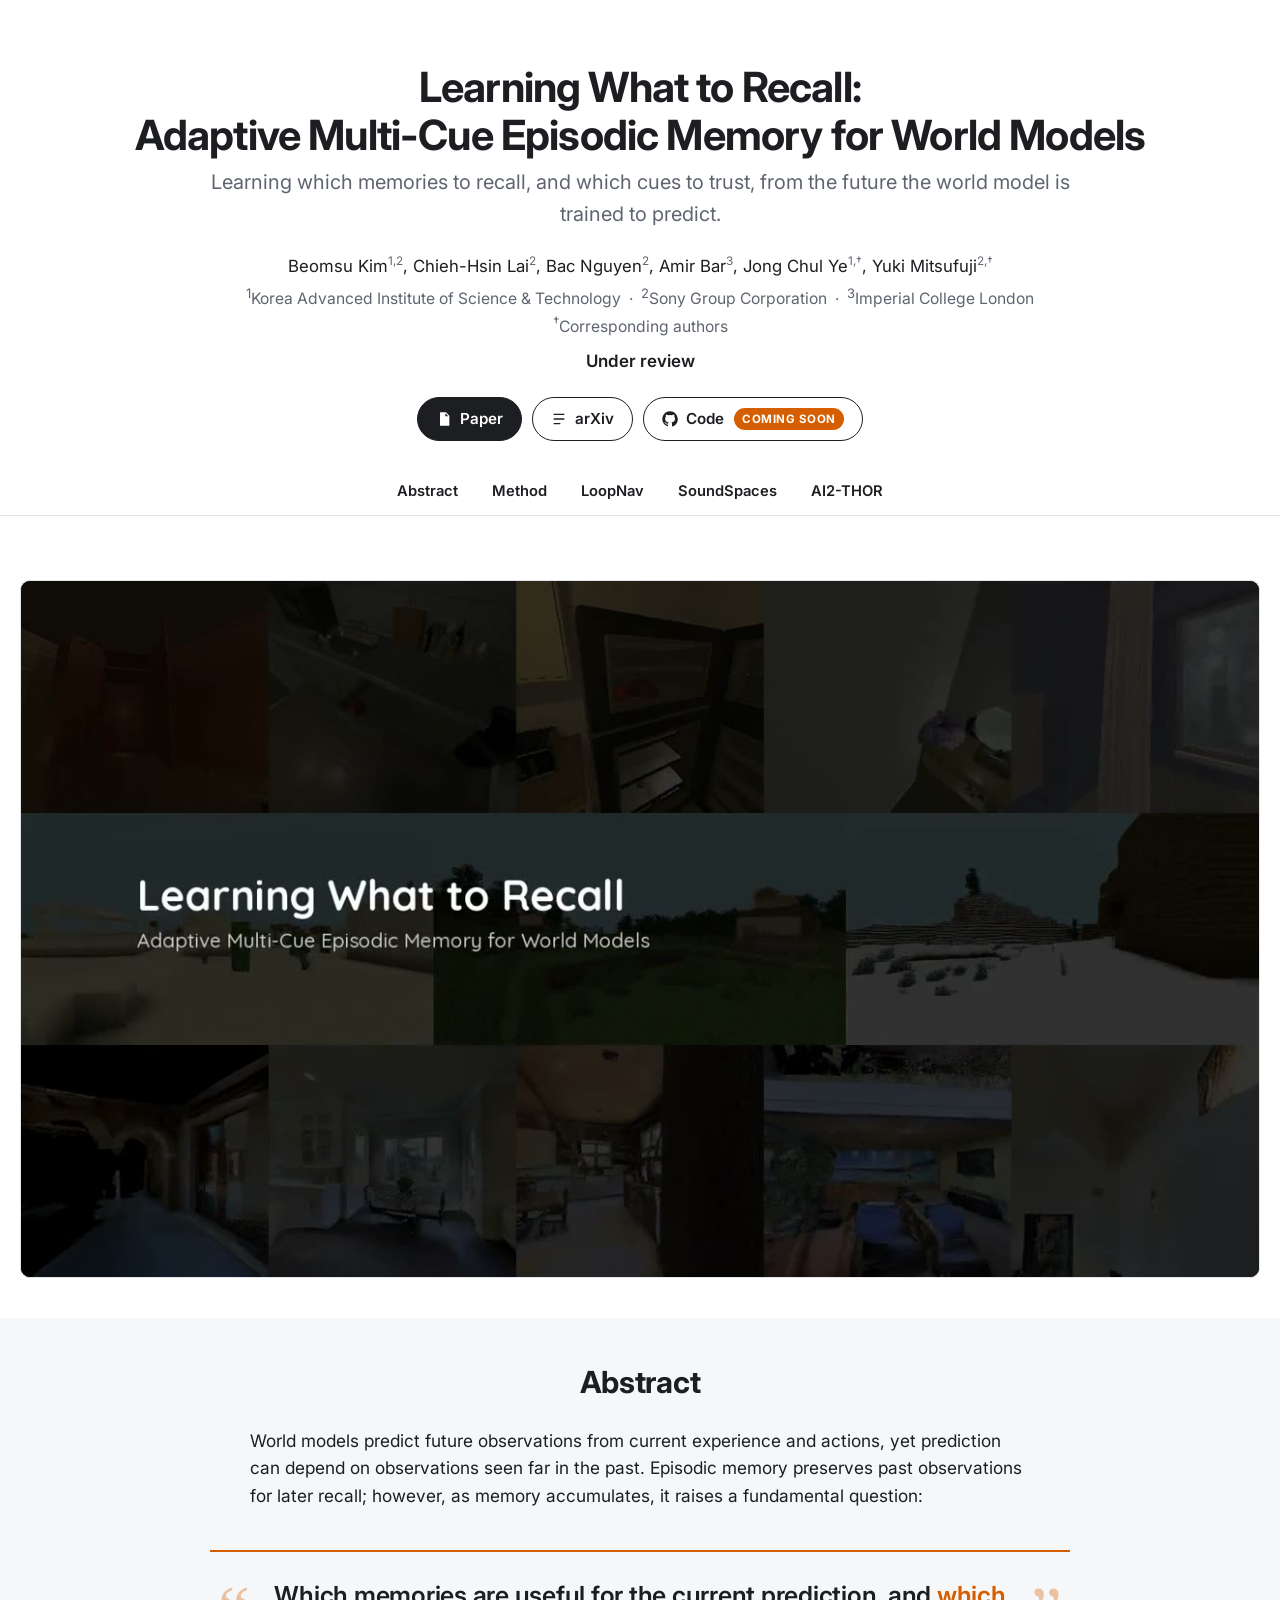
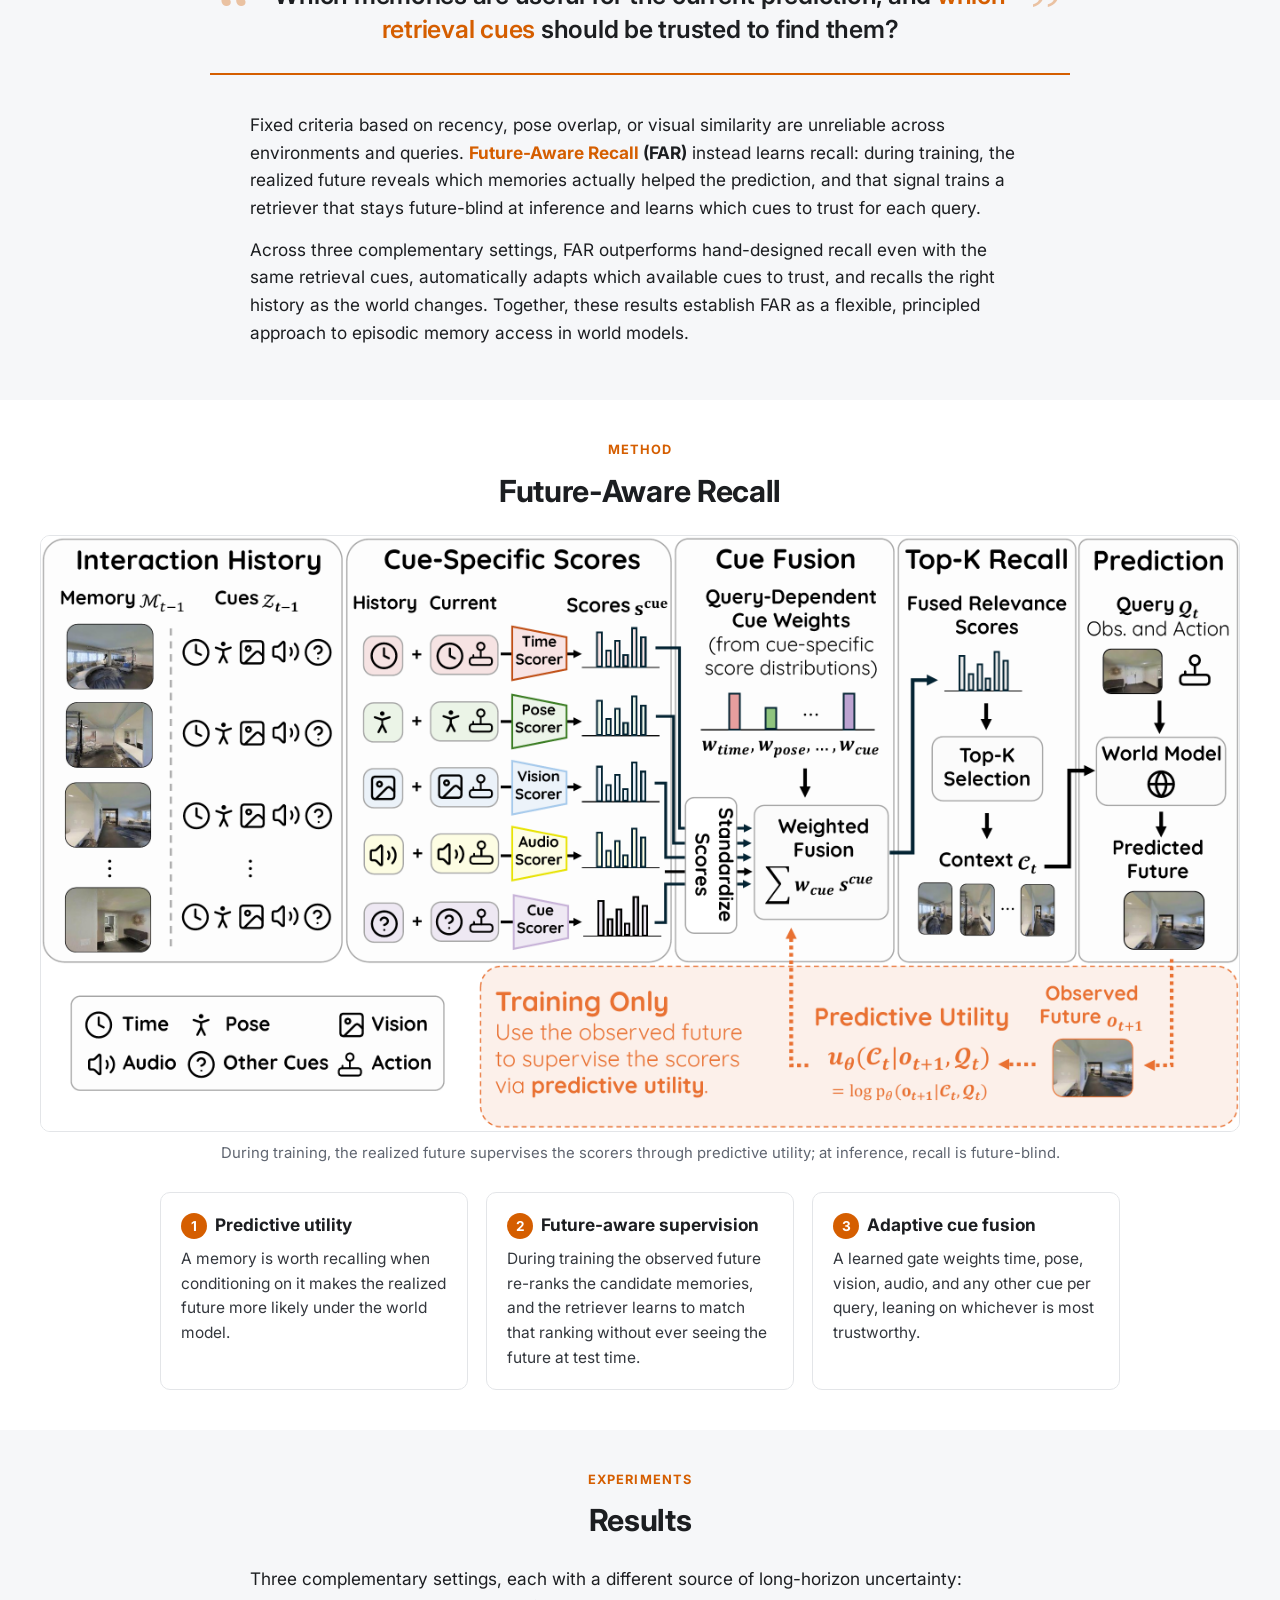
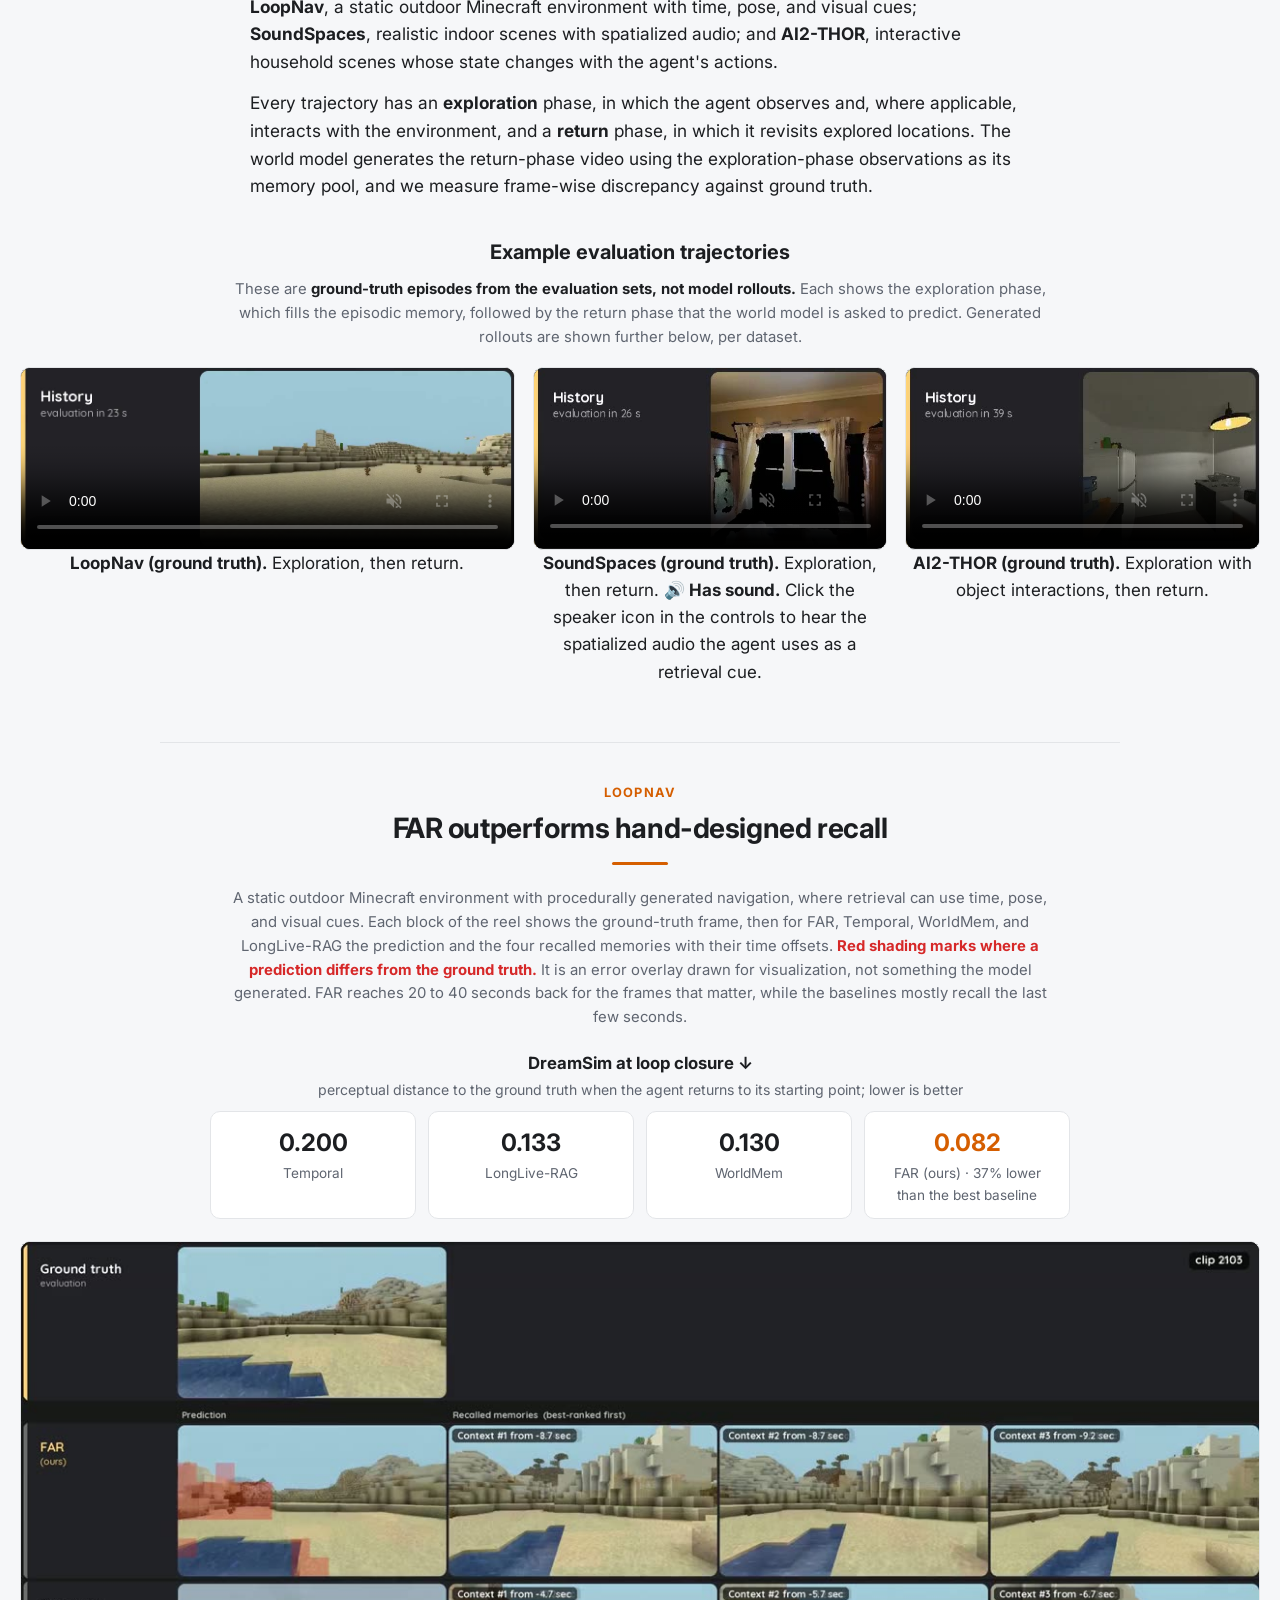
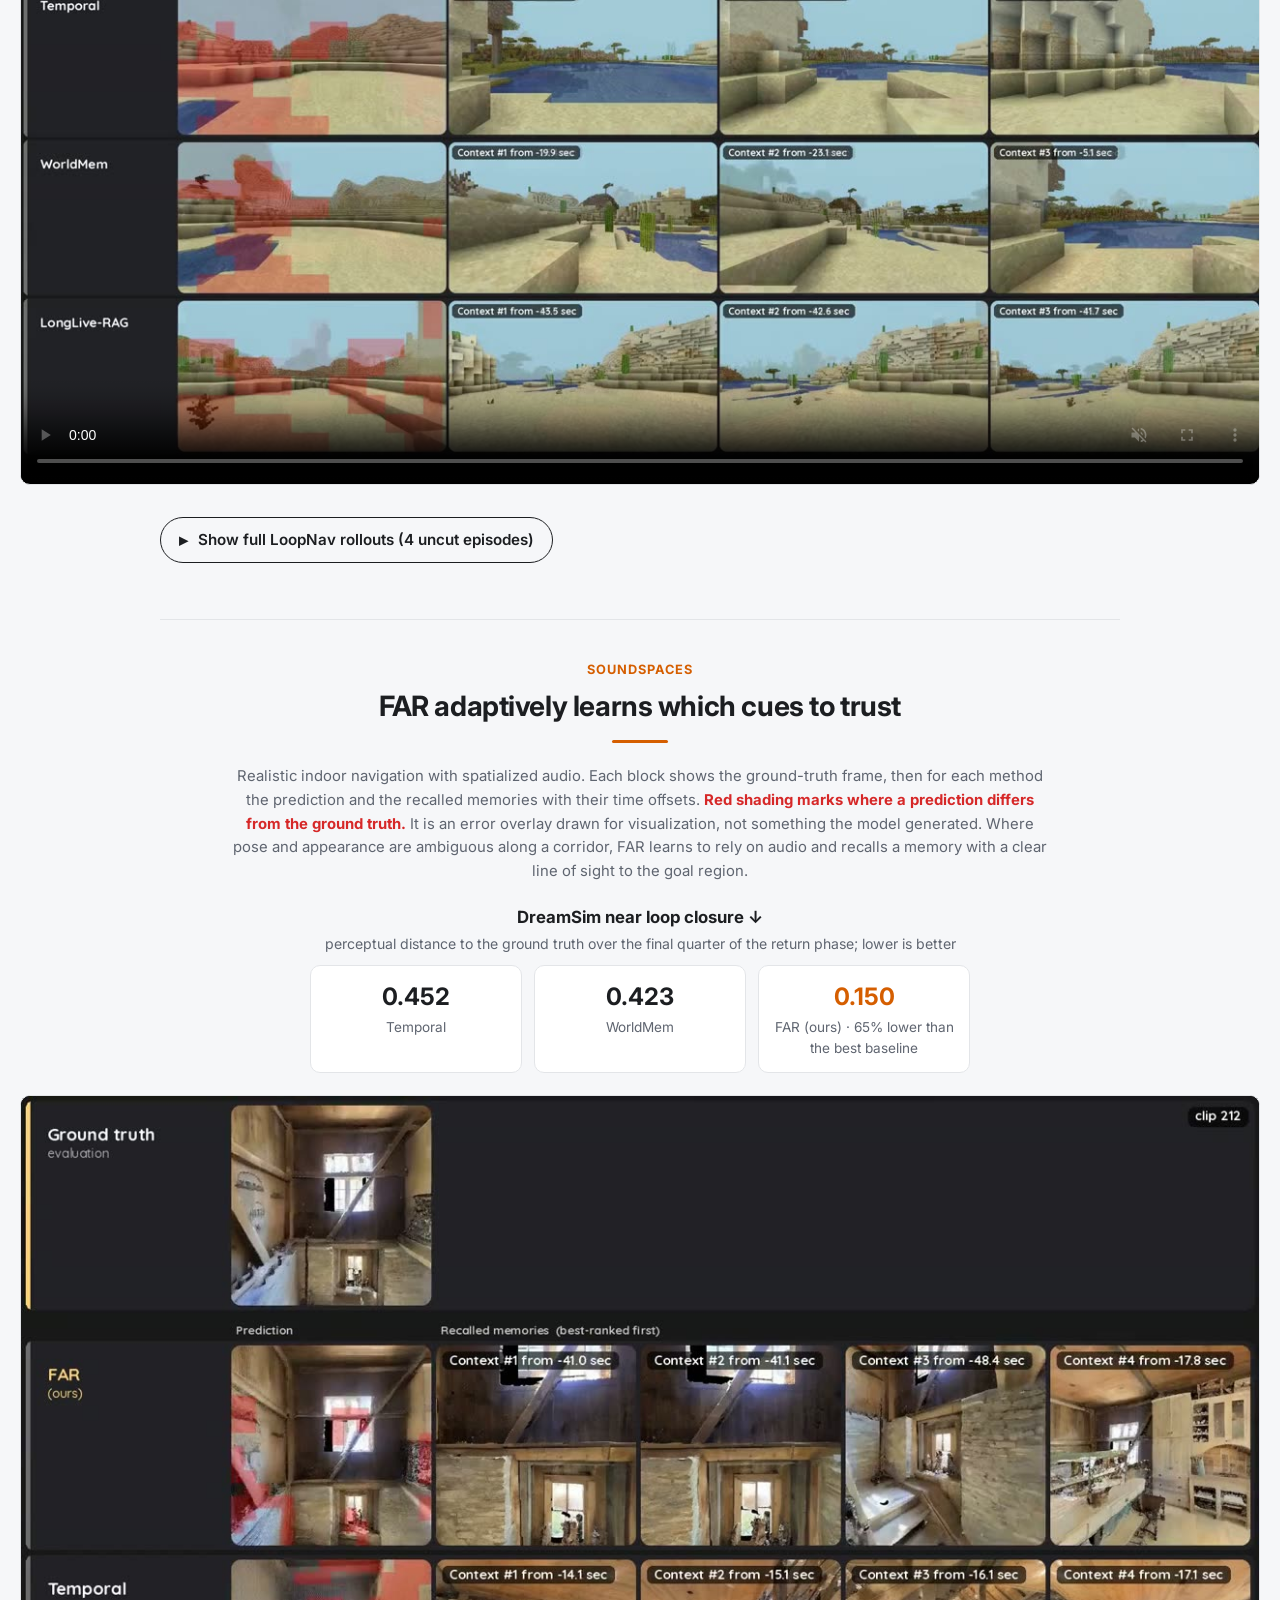
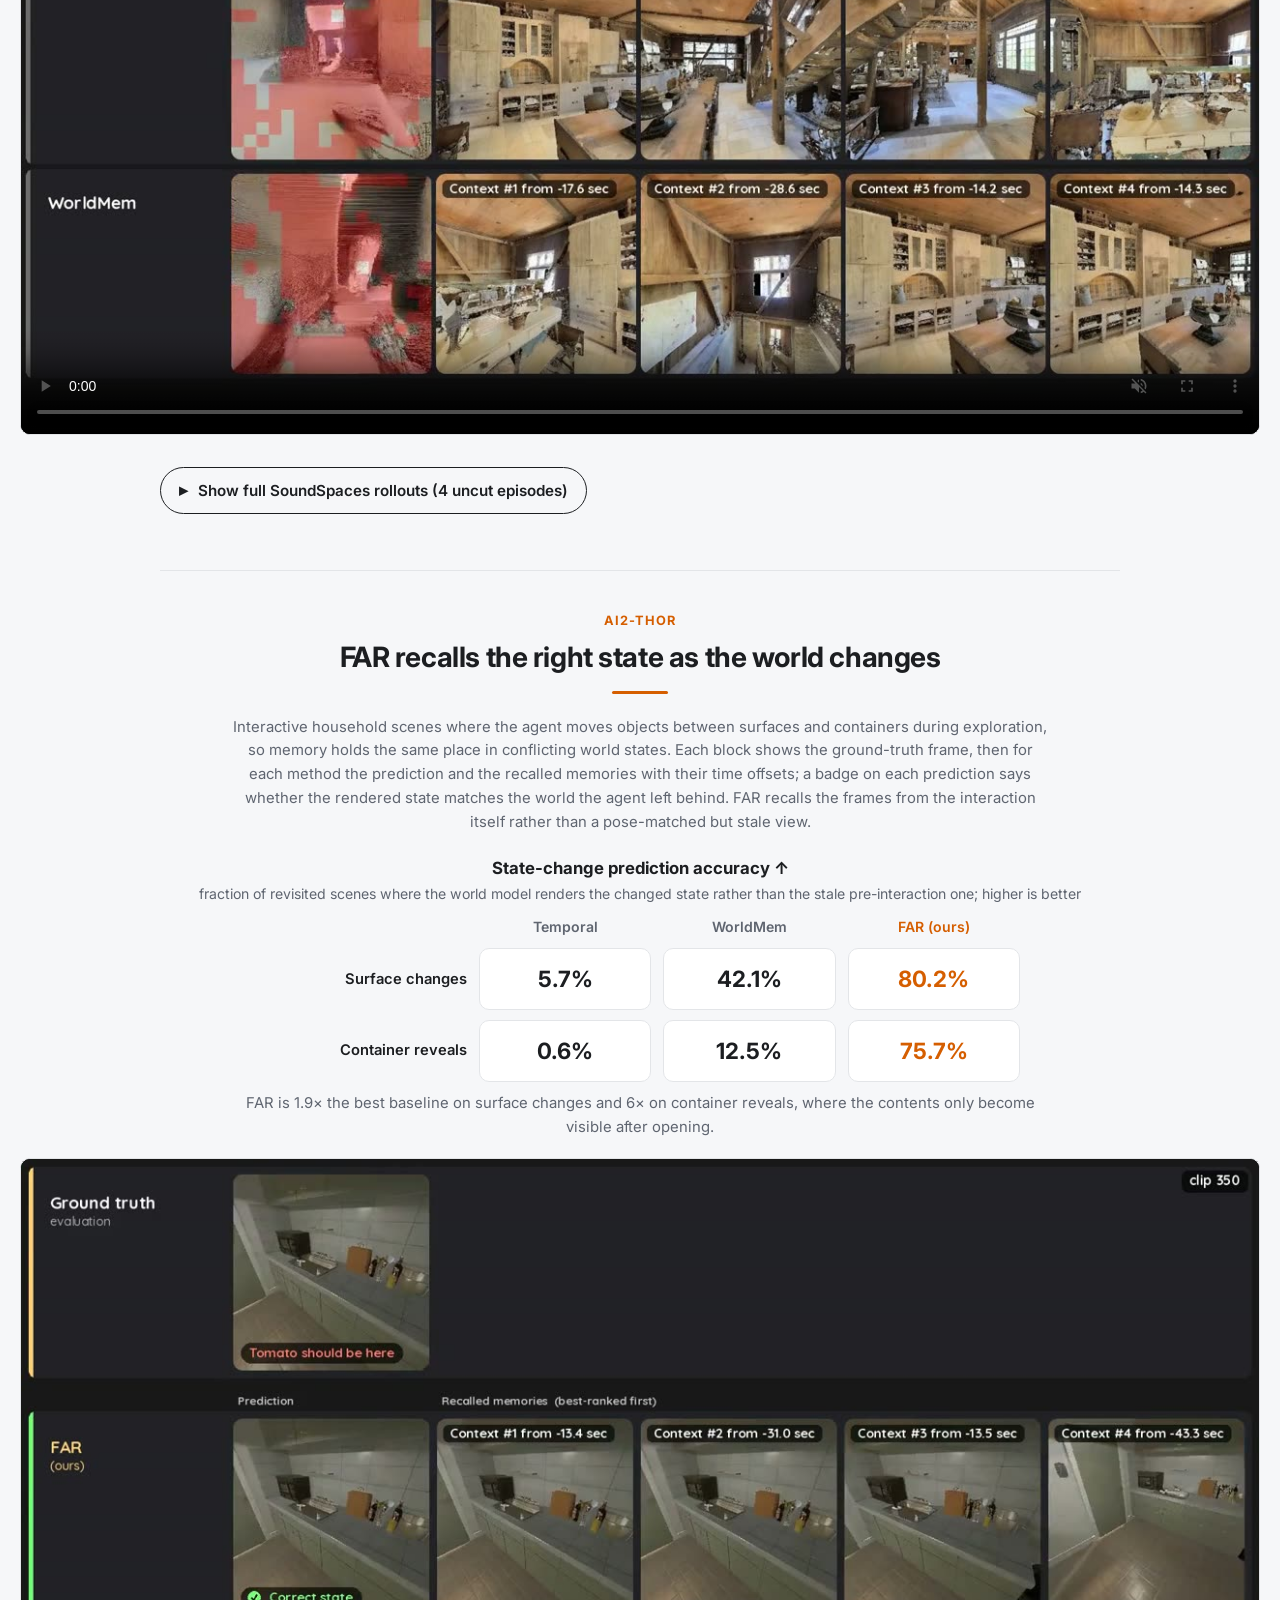
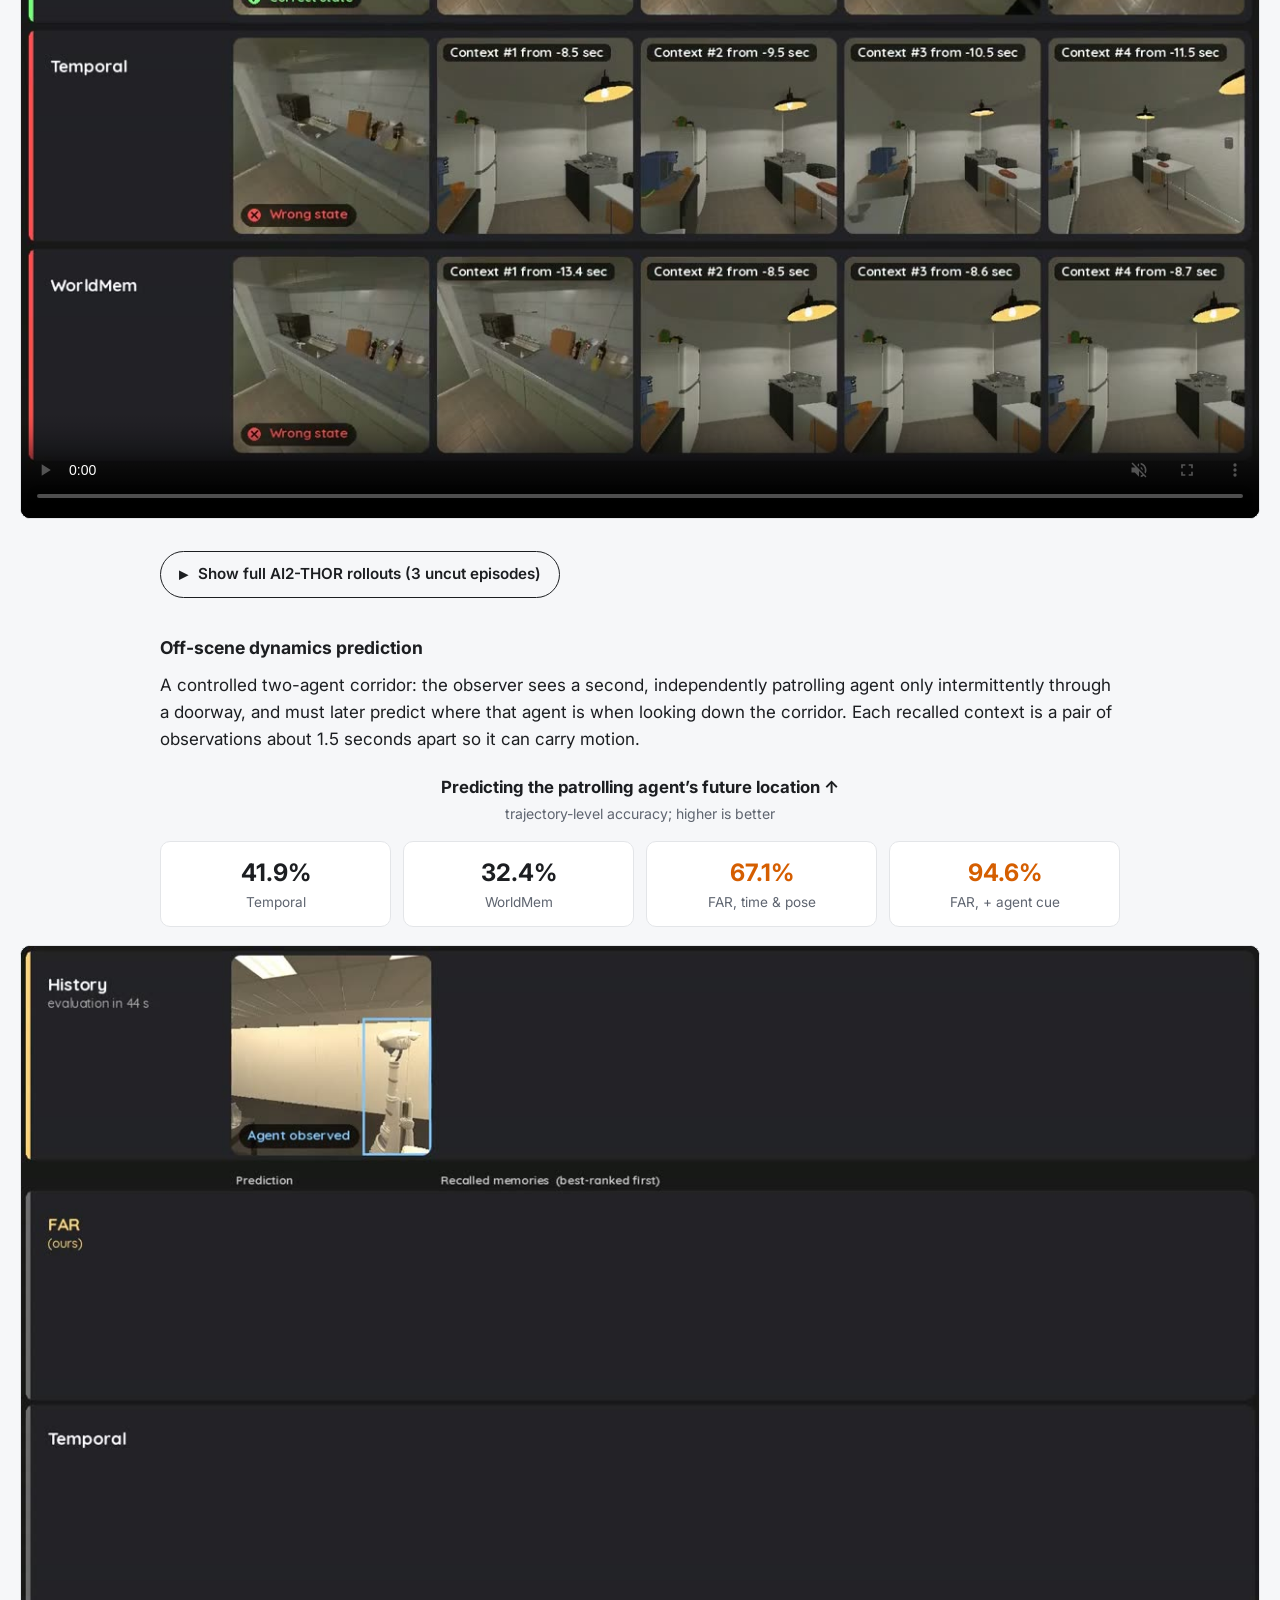
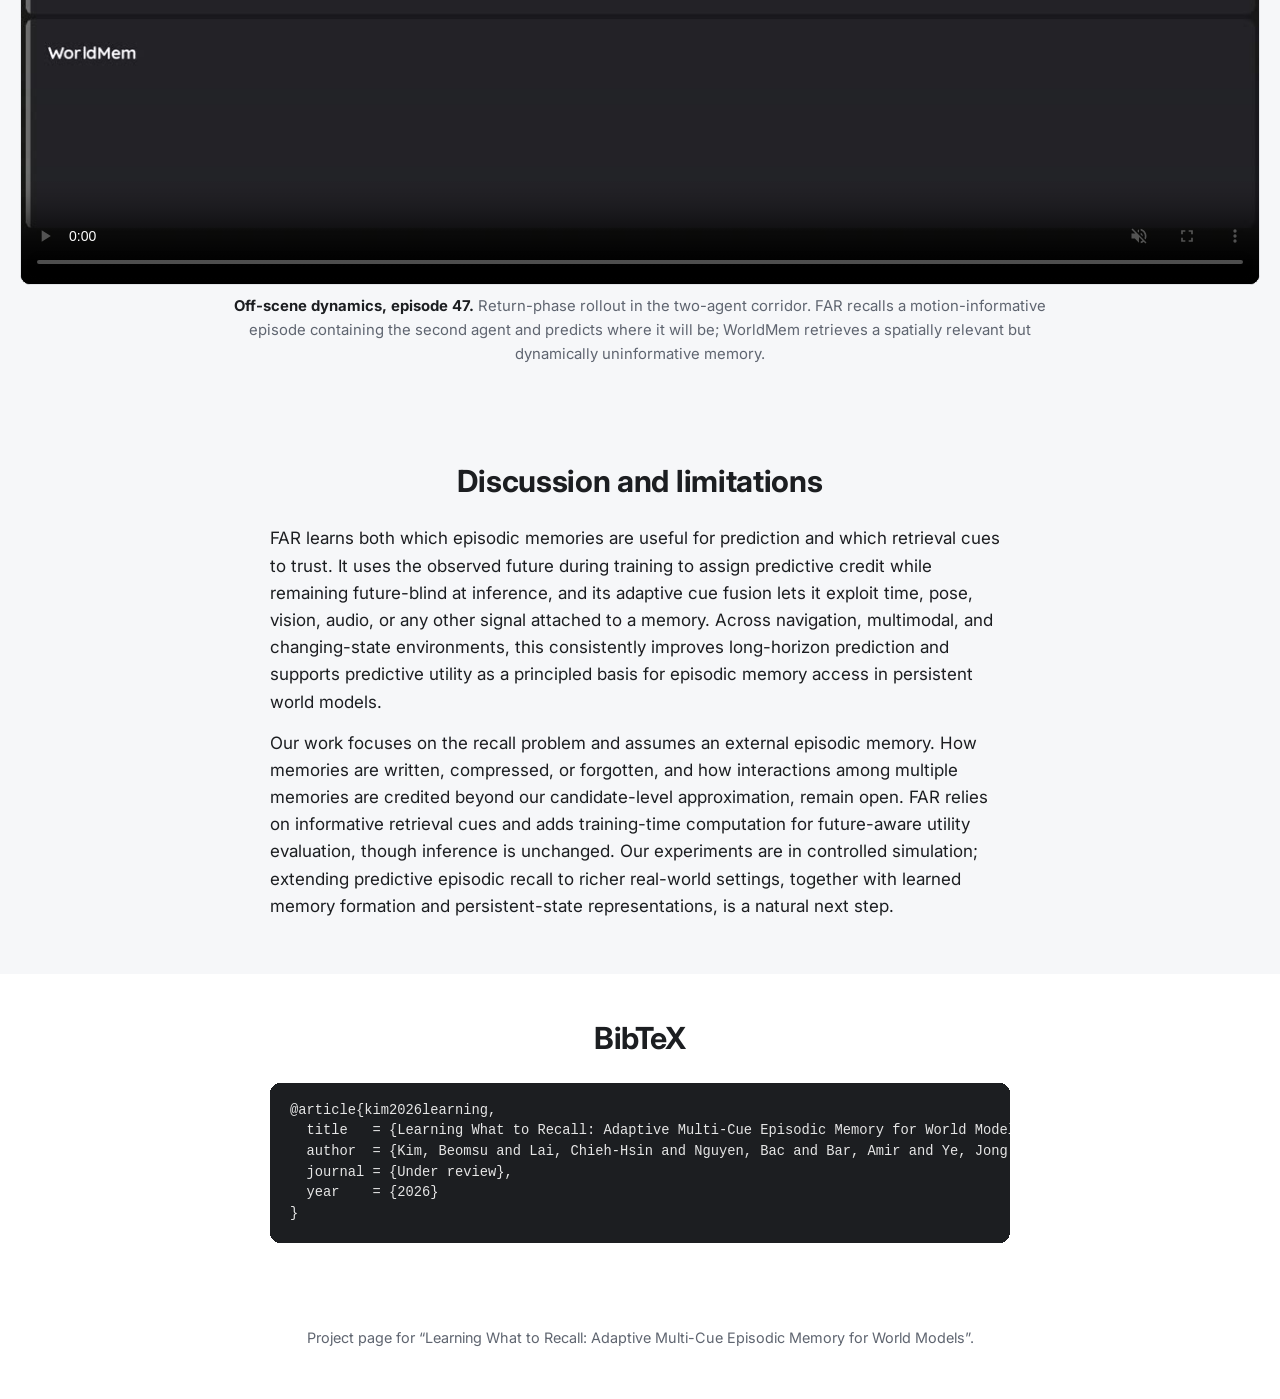
==== commit 886e3a9e: "Update page" ====
--- a/index.html
+++ b/index.html
@@ -5,13 +5,19 @@
   <meta name="viewport" content="width=device-width, initial-scale=1">
   <title>Learning What to Recall</title>
   <meta name="description" content="Learning What to Recall: adaptive multi-cue episodic memory for world models.">
+  <meta property="og:type" content="website">
+  <meta property="og:title" content="Learning What to Recall: Adaptive Multi-Cue Episodic Memory for World Models">
+  <meta property="og:description" content="Episodic memory for world models that learns which memories to recall, and which retrieval cues to trust, from the future it is trained to predict.">
+  <!-- og:image needs an ABSOLUTE URL to work in link previews; prepend the final host after deployment. -->
+  <meta property="og:image" content="static/images/og.jpg">
+  <meta name="twitter:card" content="summary_large_image">
   <link rel="icon" type="image/svg+xml" href="static/favicon.svg">
   <link rel="icon" type="image/png" sizes="32x32" href="static/favicon-32.png">
   <link rel="icon" type="image/png" sizes="16x16" href="static/favicon-16.png">
   <link rel="apple-touch-icon" href="static/apple-touch-icon.png">
   <link rel="preconnect" href="https://fonts.googleapis.com">
   <link href="https://fonts.googleapis.com/css2?family=Inter:wght@400;600;700&display=swap" rel="stylesheet">
-  <link rel="stylesheet" href="static/css/style.css?v=10">
+  <link rel="stylesheet" href="static/css/style.css?v=18">
 </head>
 <body>
 
@@ -23,14 +29,45 @@
     <h1>Learning What to Recall:<br>Adaptive Multi-Cue Episodic Memory for World Models</h1>
     <p class="subtitle">Learning which memories to recall, and which cues to trust, from the future the world model is trained to predict.</p>
 
-    <!-- Anonymous submission: keep author block anonymized until camera-ready. -->
-    <p class="authors">Anonymous Authors</p>
-    <p class="affils">Anonymous Institution(s)</p>
+    <p class="authors">
+      Beomsu Kim<sup>1,2</sup>, Chieh-Hsin Lai<sup>2</sup>, Bac Nguyen<sup>2</sup>, Amir Bar<sup>3</sup>,
+      Jong Chul Ye<sup>1,&dagger;</sup>, Yuki Mitsufuji<sup>2,&dagger;</sup>
+    </p>
+    <p class="affils">
+      <sup>1</sup>Korea Advanced Institute of Science &amp; Technology &nbsp;&middot;&nbsp;
+      <sup>2</sup>Sony Group Corporation &nbsp;&middot;&nbsp;
+      <sup>3</sup>Imperial College London<br>
+      <sup>&dagger;</sup>Corresponding authors
+    </p>
     <p class="venue">Under review</p>
 
-    <!-- Paper / Code / arXiv buttons removed for anonymous review. Re-add after de-anonymization. -->
+    <div class="links">
+      <!-- TODO: fill in the Paper and arXiv links; "#" is a placeholder. Code repo goes live at sony/far. -->
+      <a class="btn" href="#">
+        <svg viewBox="0 0 24 24"><path d="M6 2h9l5 5v15H6V2zm8 1.5V8h4.5L14 3.5zM8 12h8v1.5H8V12zm0 3h8v1.5H8V15zm0 3h5v1.5H8V18z"/></svg>
+        Paper
+      </a>
+      <a class="btn secondary" href="#">
+        <svg viewBox="0 0 24 24"><path d="M4 4h16v2H4V4zm0 7h16v2H4v-2zm0 7h10v2H4v-2z"/></svg>
+        arXiv
+      </a>
+      <a class="btn secondary" href="https://github.com/sony/far">
+        <svg viewBox="0 0 24 24"><path d="M12 .5C5.7.5.5 5.7.5 12c0 5.1 3.3 9.4 7.9 10.9.6.1.8-.3.8-.6v-2c-3.2.7-3.9-1.4-3.9-1.4-.5-1.3-1.3-1.7-1.3-1.7-1-.7.1-.7.1-.7 1.2.1 1.8 1.2 1.8 1.2 1 1.8 2.7 1.3 3.4 1 .1-.8.4-1.3.7-1.6-2.6-.3-5.3-1.3-5.3-5.7 0-1.3.5-2.3 1.2-3.1-.1-.3-.5-1.5.1-3.1 0 0 1-.3 3.2 1.2a11 11 0 0 1 5.8 0c2.2-1.5 3.2-1.2 3.2-1.2.6 1.6.2 2.8.1 3.1.8.8 1.2 1.8 1.2 3.1 0 4.4-2.7 5.4-5.3 5.7.4.4.8 1.1.8 2.2v3.2c0 .3.2.7.8.6 4.6-1.5 7.9-5.8 7.9-10.9C23.5 5.7 18.3.5 12 .5z"/></svg>
+        Code <span class="soon">coming soon</span>
+      </a>
+    </div>
   </div>
 </header>
+
+<nav class="pagenav">
+  <div class="container">
+    <a href="#abstract">Abstract</a>
+    <a href="#method">Method</a>
+    <a href="#loopnav">LoopNav</a>
+    <a href="#soundspaces">SoundSpaces</a>
+    <a href="#ai2thor">AI2-THOR</a>
+  </div>
+</nav>
 
 <!-- ===================================================================== -->
 <!-- TEASER                                                                -->
@@ -39,7 +76,7 @@
   <div class="container">
     <figure class="breakout" style="margin-top:24px; margin-bottom:0">
       <div class="media">
-        <video autoplay muted loop playsinline preload="auto">
+        <video autoplay muted loop playsinline preload="auto" data-hover-controls poster="static/posters/teaser.jpg">
           <source src="static/videos/teaser.mp4" type="video/mp4">
         </video>
       </div>
@@ -54,37 +91,31 @@
   <div class="container">
     <h2>Abstract</h2>
     <div class="narrow">
-      <div>
-        <p class="lead">
-          World models predict future observations from current experience and actions, yet long-horizon
-          prediction can depend on observations seen far in the past: scenes and objects persist, and may keep
-          evolving, after leaving the field of view. Episodic memory preserves such experience as individually
-          addressable memories for later recall. But as memory accumulates, only a small fraction of it is useful
-          for any given prediction, and existing world models select from it with fixed rules such as temporal
-          recency, pose overlap, or visual similarity. Similarity under one cue need not reflect predictive
-          usefulness, and the reliability of that cue varies across environments and queries. In an elbow-shaped
-          corridor, a nearby pose-matched memory may lie across a wall and visual appearance is ambiguous
-          along the corridor, while spatial audio can still identify the relevant past experience.
-        </p>
-      </div>
+      <p class="lead">
+        World models predict future observations from current experience and actions, yet prediction can depend
+        on observations seen far in the past. Episodic memory preserves past observations for later recall;
+        however, as memory accumulates, it raises a fundamental question:
+      </p>
     </div>
 
     <div class="question">
-      <p>How can a world model learn <em>which past observations</em> are useful for future prediction,
-      and <em>which retrieval cues</em> can identify them before the future is known?</p>
+      <p>Which memories are useful for the current prediction, and
+      <em>which retrieval cues</em> should be trusted to find them?</p>
     </div>
 
     <div class="narrow">
       <p class="lead">
-        We propose <b><span style="color:var(--accent)">Future-Aware Recall</span> (FAR)</b>, a framework that
-        learns episodic recall from future-aware predictive supervision and adaptive multi-cue scoring. During
-        training, FAR measures predictive utility by the conditional log-likelihood of the realized future given
-        recalled context, approximated by negative diffusion prediction loss, and uses it to train a retriever
-        that remains future-blind at inference. The retriever learns cue-specific relevance and automatically
-        determines which available retrieval cues, such as time, pose, vision, and audio, to trust for each query.
+        Fixed criteria based on recency, pose overlap, or visual similarity are unreliable across environments
+        and queries. <b><span style="color:var(--accent)">Future-Aware Recall</span> (FAR)</b> instead learns
+        recall: during training, the realized future reveals which memories actually helped the prediction, and
+        that signal trains a retriever that stays future-blind at inference and learns which cues to trust for
+        each query.
+      </p>
+      <p class="lead">
         Across three complementary settings, FAR outperforms hand-designed recall even with the same retrieval
         cues, automatically adapts which available cues to trust, and recalls the right history as the world
-        changes.
+        changes. Together, these results establish FAR as a flexible, principled approach to episodic memory
+        access in world models.
       </p>
     </div>
   </div>
@@ -97,60 +128,33 @@
   <div class="container">
     <p class="eyebrow">Method</p>
     <h2>Future-Aware Recall</h2>
-    <figure>
+    <figure class="breakout" style="margin-bottom:8px; width:min(1200px, calc(100vw - 40px))">
       <div class="media light">
         <img src="static/images/figure.png" alt="Overview of FAR: cue-specific scorers over the interaction history, query-dependent cue fusion, Top-K recall, and world-model prediction, with predictive utility from the observed future supervising the scorers during training only.">
       </div>
-      <figcaption class="caption">
-        <b>Overview.</b> FAR scores memories with general retrieval cues, adaptively fuses the cue-specific
-        relevance, and recalls a compact Top-K context from episodic memory for world-model prediction. During
-        training, the observed future provides predictive utility to supervise the retriever; at inference,
-        recall stays future-blind.
+      <figcaption class="caption" style="max-width:none">
+        During training, the realized future supervises the scorers through predictive utility; at inference, recall is future-blind.
       </figcaption>
     </figure>
 
     <div class="cards">
       <div class="card">
         <h3><span class="num">1</span>Predictive utility</h3>
-        <p>A recalled context is useful when it makes the realized future more likely under the world model.
-        We define the predictive utility of a context as the conditional log-likelihood of the next observation
-        given that context and the current query, and show it lower-bounds the predictive information the
-        context carries about the future.</p>
+        <p>A memory is worth recalling when conditioning on it makes the realized future more likely under the
+        world model.</p>
       </div>
       <div class="card">
         <h3><span class="num">2</span>Future-aware supervision</h3>
-        <p>At inference the future is unknown, but during training it is observed. Bayes' rule combines the
-        retriever's future-blind recall distribution with predictive utility into a future-aware posterior over
-        contexts. The retriever is trained to match this posterior, which transfers credit from the observed
-        future into a recall policy that never needs it at test time.</p>
+        <p>During training the observed future re-ranks the candidate memories, and the retriever learns to match
+        that ranking without ever seeing the future at test time.</p>
       </div>
       <div class="card">
         <h3><span class="num">3</span>Adaptive cue fusion</h3>
-        <p>Each available cue (time, pose, vision, audio, or anything else attached to a memory) yields its own
-        relevance score. Scores are standardized over the memory and fused with query-dependent weights from a
-        learned gate, so FAR can lean on whichever cue is most trustworthy for the current query.</p>
-      </div>
-    </div>
-
-    <h3 style="margin-top:36px">Video diffusion instantiation</h3>
-    <div class="grid cols-2">
-      <div>
-        <p><b>Cacheable retrieval encoders.</b> Vision and audio encoders are contrastively pretrained and frozen,
-        so historical keys are computed once and cached. Only lightweight query-side adapters and the cue-fusion
-        gate remain trainable through FAR.</p>
-        <p><b>Diffusion-based predictive utility.</b> Exact likelihoods are expensive for diffusion models, so
-        predictive utility is approximated by the negative diffusion prediction loss of the realized future
-        conditioned on each candidate memory, evaluated with shared noise across candidates.</p>
-      </div>
-      <div>
-        <p><b>Temporally structured recall.</b> Memory is partitioned into temporal chunks; the best-scoring
-        observation from each chunk is kept and the K highest-scoring representatives are recalled, avoiding
-        redundant nearby frames.</p>
-        <p><b>Training and inference.</b> World-model and retriever updates alternate: recalled contexts train
-        the world model, while periodic utility evaluations over global and local candidate pools provide
-        future-aware targets for the retriever. Inference needs neither the future nor utility evaluation.</p>
-      </div>
-    </div>
+        <p>A learned gate weights time, pose, vision, audio, and any other cue per query, leaning on whichever
+        is most trustworthy.</p>
+      </div>
+    </div>
+
   </div>
 </section>
 
@@ -184,7 +188,7 @@
     <div class="breakout eval-row" style="margin-top:0; margin-bottom:8px">
       <figure class="ar-232">
         <div class="media">
-          <video autoplay muted loop playsinline controls preload="auto">
+          <video autoplay muted loop playsinline controls preload="metadata" poster="static/posters/full_episode_loopnav_12.jpg">
             <source src="static/videos/full_episode_loopnav_12.mp4" type="video/mp4">
           </video>
         </div>
@@ -193,7 +197,7 @@
       <figure>
         <div class="media">
           <!-- Starts muted so it can autoplay; the viewer unmutes with the speaker control to hear the spatial audio cue. -->
-          <video autoplay muted loop playsinline controls preload="auto">
+          <video autoplay muted loop playsinline controls preload="metadata" poster="static/posters/full_episode_soundspaces_1115.jpg">
             <source src="static/videos/full_episode_soundspaces_1115.mp4" type="video/mp4">
           </video>
         </div>
@@ -201,7 +205,7 @@
       </figure>
       <figure>
         <div class="media">
-          <video autoplay muted loop playsinline controls preload="auto">
+          <video autoplay muted loop playsinline controls preload="metadata" poster="static/posters/full_episode_ai2thor_350.jpg">
             <source src="static/videos/full_episode_ai2thor_350.mp4" type="video/mp4">
           </video>
         </div>
@@ -210,30 +214,29 @@
     </div>
 
     <!-- ---------------- LoopNav ---------------- -->
-    <div class="subsec">
+    <div class="subsec" id="loopnav">
       <div class="ds-title">
         <p class="eyebrow">LoopNav</p>
         <h3>FAR outperforms hand-designed recall</h3>
       </div>
-      <p>
-        A static outdoor Minecraft environment with procedurally generated navigation, where retrieval can use
-        time and pose metadata as well as visual observations. We compare against a temporal baseline
-        (most recent observations), WorldMem (field-of-view overlap with the goal), and LongLive-RAG
-        (reconstructive embedding similarity), and evaluate FAR with metadata cues, visual cues, or their
-        adaptive fusion.
-      </p>
-      <h3 style="text-align:center; margin-top:36px; margin-bottom:6px">LoopNav highlights</h3>
       <p class="caption" style="margin-bottom:18px">
-        Return-phase moments from several evaluation episodes, each labeled with its clip number. Every block shows
-        the ground-truth frame, then for FAR, Temporal, WorldMem, and LongLive-RAG the prediction and the four
-        recalled memories with their time offsets. <b class="red">Red shading marks where a prediction differs from
-        the ground truth.</b> It is an error overlay drawn for visualization, not something the model generated. FAR
-        reaches 20 to 40 seconds back for the frames that matter, while the baselines mostly recall the last few
-        seconds.
-      </p>
+        A static outdoor Minecraft environment with procedurally generated navigation, where retrieval can use time,
+        pose, and visual cues. Each block of the reel shows the ground-truth frame, then for FAR, Temporal,
+        WorldMem, and LongLive-RAG the prediction and the four recalled memories with their time offsets. <b
+        class="red">Red shading marks where a prediction differs from the ground truth.</b> It is an error overlay
+        drawn for visualization, not something the model generated. FAR reaches 20 to 40 seconds back for the frames
+        that matter, while the baselines mostly recall the last few seconds.
+      </p>
+      <p class="stats-title">DreamSim at loop closure &#8595; <span>perceptual distance to the ground truth when the agent returns to its starting point; lower is better</span></p>
+      <div class="stats" style="max-width:860px; margin:0 auto 22px">
+        <div class="stat"><div class="v">0.200</div><div class="l">Temporal</div></div>
+        <div class="stat"><div class="v">0.133</div><div class="l">LongLive-RAG</div></div>
+        <div class="stat"><div class="v">0.130</div><div class="l">WorldMem</div></div>
+        <div class="stat ours"><div class="v">0.082</div><div class="l">FAR (ours) &#183; 37% lower than the best baseline</div></div>
+      </div>
       <figure class="breakout" style="margin-top:0; margin-bottom:30px">
         <div class="media">
-          <video autoplay muted loop playsinline controls preload="auto">
+          <video autoplay muted loop playsinline controls preload="metadata" poster="static/posters/highlights_loopnav.jpg">
             <source src="static/videos/highlights_loopnav.mp4" type="video/mp4">
           </video>
         </div>
@@ -245,7 +248,7 @@
         <div class="grid cols-2">
           <figure>
             <div class="media">
-              <video muted playsinline controls preload="none">
+              <video muted playsinline controls preload="none" poster="static/posters/rollout_loopnav_12.jpg">
                 <source src="static/videos/rollout_loopnav_12.mp4" type="video/mp4">
               </video>
             </div>
@@ -253,7 +256,7 @@
           </figure>
           <figure>
             <div class="media">
-              <video muted playsinline controls preload="none">
+              <video muted playsinline controls preload="none" poster="static/posters/rollout_loopnav_1656.jpg">
                 <source src="static/videos/rollout_loopnav_1656.mp4" type="video/mp4">
               </video>
             </div>
@@ -261,7 +264,7 @@
           </figure>
           <figure>
             <div class="media">
-              <video muted playsinline controls preload="none">
+              <video muted playsinline controls preload="none" poster="static/posters/rollout_loopnav_2259.jpg">
                 <source src="static/videos/rollout_loopnav_2259.mp4" type="video/mp4">
               </video>
             </div>
@@ -269,7 +272,7 @@
           </figure>
           <figure>
             <div class="media">
-              <video muted playsinline controls preload="none">
+              <video muted playsinline controls preload="none" poster="static/posters/rollout_loopnav_3106.jpg">
                 <source src="static/videos/rollout_loopnav_3106.mp4" type="video/mp4">
               </video>
             </div>
@@ -281,28 +284,27 @@
     </div>
 
     <!-- ---------------- SoundSpaces ---------------- -->
-    <div class="subsec">
+    <div class="subsec" id="soundspaces">
       <div class="ds-title">
         <p class="eyebrow">SoundSpaces</p>
         <h3>FAR adaptively learns which cues to trust</h3>
       </div>
-      <p>
-        Realistic indoor navigation augmented with spatialized audio. Two corpora differ in memory density: one
-        performs periodic 360° scans during exploration, the other scans only at the endpoints. Evaluation is
-        stratified by the physical length of the return phase, so longer trajectories require prediction
-        through more rooms, corridors, and viewpoint changes.
-      </p>
-      <h3 style="text-align:center; margin-top:36px; margin-bottom:6px">SoundSpaces highlights</h3>
       <p class="caption" style="margin-bottom:18px">
-        Return-phase moments from several evaluation episodes, each labeled with its clip number. Every block shows
-        the ground-truth frame, then for each method the prediction and the recalled memories with their time
-        offsets. <b class="red">Red shading marks where a prediction differs from the ground truth.</b> It is an
-        error overlay drawn for visualization, not something the model generated. Where pose and appearance are
-        ambiguous along a corridor, FAR recalls a memory with a clear line of sight to the goal region.
-      </p>
+        Realistic indoor navigation with spatialized audio. Each block shows the ground-truth frame, then for each
+        method the prediction and the recalled memories with their time offsets. <b class="red">Red shading marks
+        where a prediction differs from the ground truth.</b> It is an error overlay drawn for visualization, not
+        something the model generated. Where pose and appearance are ambiguous along a corridor, FAR learns to rely
+        on audio and recalls a memory with a clear line of sight to the goal region.
+      </p>
+      <p class="stats-title">DreamSim near loop closure &#8595; <span>perceptual distance to the ground truth over the final quarter of the return phase; lower is better</span></p>
+      <div class="stats" style="max-width:660px; margin:0 auto 22px; grid-template-columns:repeat(3,1fr)">
+        <div class="stat"><div class="v">0.452</div><div class="l">Temporal</div></div>
+        <div class="stat"><div class="v">0.423</div><div class="l">WorldMem</div></div>
+        <div class="stat ours"><div class="v">0.150</div><div class="l">FAR (ours) &#183; 65% lower than the best baseline</div></div>
+      </div>
       <figure class="breakout" style="margin-top:0; margin-bottom:30px">
         <div class="media">
-          <video autoplay muted loop playsinline controls preload="auto">
+          <video autoplay muted loop playsinline controls preload="metadata" poster="static/posters/highlights_soundspaces.jpg">
             <source src="static/videos/highlights_soundspaces.mp4" type="video/mp4">
           </video>
         </div>
@@ -314,7 +316,7 @@
         <div class="grid cols-2">
           <figure>
             <div class="media">
-              <video muted playsinline controls preload="none">
+              <video muted playsinline controls preload="none" poster="static/posters/rollout_soundspaces_84.jpg">
                 <source src="static/videos/rollout_soundspaces_84.mp4" type="video/mp4">
               </video>
             </div>
@@ -322,7 +324,7 @@
           </figure>
           <figure>
             <div class="media">
-              <video muted playsinline controls preload="none">
+              <video muted playsinline controls preload="none" poster="static/posters/rollout_soundspaces_99.jpg">
                 <source src="static/videos/rollout_soundspaces_99.mp4" type="video/mp4">
               </video>
             </div>
@@ -330,7 +332,7 @@
           </figure>
           <figure>
             <div class="media">
-              <video muted playsinline controls preload="none">
+              <video muted playsinline controls preload="none" poster="static/posters/rollout_soundspaces_212.jpg">
                 <source src="static/videos/rollout_soundspaces_212.mp4" type="video/mp4">
               </video>
             </div>
@@ -338,7 +340,7 @@
           </figure>
           <figure>
             <div class="media">
-              <video muted playsinline controls preload="none">
+              <video muted playsinline controls preload="none" poster="static/posters/rollout_soundspaces_1115.jpg">
                 <source src="static/videos/rollout_soundspaces_1115.mp4" type="video/mp4">
               </video>
             </div>
@@ -350,30 +352,37 @@
     </div>
 
     <!-- ---------------- AI2-THOR ---------------- -->
-    <div class="subsec">
+    <div class="subsec" id="ai2thor">
       <div class="ds-title">
         <p class="eyebrow">AI2-THOR</p>
         <h3>FAR recalls the right state as the world changes</h3>
       </div>
-      <p>
+      <p class="caption" style="margin-bottom:18px">
         Interactive household scenes where the agent moves objects between surfaces and containers during
-        exploration, so memory holds several observations of the same place in <em>conflicting</em> world
-        states. On return, the model must render the state established by the preceding interactions. A
-        spatially well-matched memory may depict a stale state, which defeats recency- and geometry-based
-        recall.
-      </p>
-
-      <h3 style="text-align:center; margin-top:36px; margin-bottom:6px">AI2-THOR highlights</h3>
-      <p class="caption" style="margin-bottom:18px">
-        Return-phase moments from several evaluation episodes, each labeled with its clip number. Every block shows
-        the ground-truth frame, then for each method the prediction and the recalled memories with their time
-        offsets. A badge on each prediction says whether the rendered state matches the world the agent left behind.
-        When the agent returns to a station it has changed, FAR recalls the frames from the interaction itself rather
-        than a pose-matched but stale view.
-      </p>
+        exploration, so memory holds the same place in conflicting world states. Each block shows the ground-truth
+        frame, then for each method the prediction and the recalled memories with their time offsets; a badge on
+        each prediction says whether the rendered state matches the world the agent left behind. FAR recalls the
+        frames from the interaction itself rather than a pose-matched but stale view.
+      </p>
+      <p class="stats-title">State-change prediction accuracy &#8593; <span>fraction of revisited scenes where the world model renders the changed state rather than the stale pre-interaction one; higher is better</span></p>
+      <div class="stats-table" style="max-width:760px; margin:0 auto 8px">
+        <div class="cell head"></div>
+        <div class="cell head">Temporal</div>
+        <div class="cell head">WorldMem</div>
+        <div class="cell head ours-h">FAR (ours)</div>
+        <div class="cell rowlab">Surface changes</div>
+        <div class="cell stat"><div class="v">5.7%</div></div>
+        <div class="cell stat"><div class="v">42.1%</div></div>
+        <div class="cell stat ours"><div class="v">80.2%</div></div>
+        <div class="cell rowlab">Container reveals</div>
+        <div class="cell stat"><div class="v">0.6%</div></div>
+        <div class="cell stat"><div class="v">12.5%</div></div>
+        <div class="cell stat ours"><div class="v">75.7%</div></div>
+      </div>
+      <p class="caption" style="margin-bottom:18px">FAR is 1.9&#215; the best baseline on surface changes and 6&#215; on container reveals, where the contents only become visible after opening.</p>
       <figure class="breakout" style="margin-top:0; margin-bottom:30px">
         <div class="media">
-          <video autoplay muted loop playsinline controls preload="auto">
+          <video autoplay muted loop playsinline controls preload="metadata" poster="static/posters/highlights_ai2thor.jpg">
             <source src="static/videos/highlights_ai2thor.mp4" type="video/mp4">
           </video>
         </div>
@@ -386,7 +395,7 @@
         <div class="grid cols-2">
           <figure>
             <div class="media">
-              <video muted playsinline controls preload="none">
+              <video muted playsinline controls preload="none" poster="static/posters/rollout_ai2thor_309.jpg">
                 <source src="static/videos/rollout_ai2thor_309.mp4" type="video/mp4">
               </video>
             </div>
@@ -394,7 +403,7 @@
           </figure>
           <figure>
             <div class="media">
-              <video muted playsinline controls preload="none">
+              <video muted playsinline controls preload="none" poster="static/posters/rollout_ai2thor_350.jpg">
                 <source src="static/videos/rollout_ai2thor_350.mp4" type="video/mp4">
               </video>
             </div>
@@ -402,7 +411,7 @@
           </figure>
           <figure>
             <div class="media">
-              <video muted playsinline controls preload="none">
+              <video muted playsinline controls preload="none" poster="static/posters/rollout_ai2thor_430.jpg">
                 <source src="static/videos/rollout_ai2thor_430.mp4" type="video/mp4">
               </video>
             </div>
@@ -418,6 +427,7 @@
         intermittently through a doorway, and must later predict where that agent is when looking down the
         corridor. Each recalled context is a pair of observations about 1.5 seconds apart so it can carry motion.
       </p>
+      <p class="stats-title">Predicting the patrolling agent&#8217;s future location &#8593; <span>trajectory-level accuracy; higher is better</span></p>
       <div class="stats">
         <div class="stat"><div class="v">41.9%</div><div class="l">Temporal</div></div>
         <div class="stat"><div class="v">32.4%</div><div class="l">WorldMem</div></div>
@@ -426,7 +436,7 @@
       </div>
       <figure class="breakout" style="margin-top:18px; margin-bottom:10px">
         <div class="media">
-          <video autoplay muted loop playsinline controls preload="auto">
+          <video autoplay muted loop playsinline controls preload="metadata" poster="static/posters/rollout_ai2thor_dyn_47.jpg">
             <source src="static/videos/rollout_ai2thor_dyn_47.mp4" type="video/mp4">
           </video>
         </div>
@@ -466,14 +476,29 @@
   </div>
 </section>
 
-<!-- BibTeX section removed for anonymous review. Re-add after de-anonymization. -->
+<!-- ===================================================================== -->
+<!-- BIBTEX                                                                -->
+<!-- ===================================================================== -->
+<section id="bibtex">
+  <div class="container narrow">
+    <h2>BibTeX</h2>
+    <!-- TODO: update once the paper has a venue / arXiv id. -->
+<pre class="bibtex">@article{kim2026learning,
+  title   = {Learning What to Recall: Adaptive Multi-Cue Episodic Memory for World Models},
+  author  = {Kim, Beomsu and Lai, Chieh-Hsin and Nguyen, Bac and Bar, Amir and Ye, Jong Chul and Mitsufuji, Yuki},
+  journal = {Under review},
+  year    = {2026}
+}</pre>
+  </div>
+</section>
+
 
 <footer>
   <div class="container">
-    Anonymous project page for double-blind review.
+    Project page for &ldquo;Learning What to Recall: Adaptive Multi-Cue Episodic Memory for World Models&rdquo;.
   </div>
 </footer>
 
-<script src="static/js/main.js?v=10"></script>
+<script src="static/js/main.js?v=18"></script>
 </body>
 </html>
--- a/static/css/style.css
+++ b/static/css/style.css
@@ -29,6 +29,7 @@
 a { color: var(--accent); text-decoration: none; }
 a:hover { text-decoration: underline; }
 img, video { max-width: 100%; height: auto; display: block; }
+.media object { width: 100%; display: block; aspect-ratio: 972 / 483; }
 
 .container { max-width: var(--max-w); margin: 0 auto; padding: 0 20px; }
 .narrow { max-width: 780px; margin-left: auto; margin-right: auto; }
@@ -233,8 +234,8 @@
 /* Widths are proportional to each clip's aspect ratio, so all three render at the same height
    with no letterboxing. Default column = 536x338 (1.586); .ar-232 = 1026x442 (2.321). */
 .eval-row { display: flex; gap: 18px; align-items: flex-start; }
-.eval-row figure { flex: 1.586 1 0; min-width: 0; }
-.eval-row figure.ar-232 { flex: 2.321 1 0; }
+.eval-row figure { flex: 1.955 1 0; min-width: 0; }  /* SoundSpaces / AI2-THOR clips are 524x268 */
+.eval-row figure.ar-232 { flex: 2.726 1 0; }  /* LoopNav clip is 1014x372 */
 .eval-row .media { background: #181818; }
 .eval-row .media video { width: 100%; display: block; }
 .eval-row figcaption { text-align: center; }
@@ -258,3 +259,59 @@
 /* Emphasis for the red error overlay mentioned in captions */
 /* Specific enough to beat ".caption b" and ".band .caption b" (which set the bold text color). */
 .red, .caption b.red, figcaption b.red, .band .caption b.red, .band figcaption b.red { color: #d62828 !important; font-weight: 700; }
+
+/* ---------- Hero title width ---------- */
+/* Wider than the text column so the title line does not wrap on a desktop screen. */
+header.hero .container { max-width: 1400px; }
+header.hero h1 { text-wrap: balance; }
+header.hero .subtitle { max-width: 860px; margin-left: auto; margin-right: auto; }
+@media (max-width: 1100px) { header.hero h1 { font-size: 2.2rem; } }
+
+/* ---------- Sticky in-page navigation ---------- */
+nav.pagenav {
+  position: sticky; top: 0; z-index: 60;
+  background: rgba(255,255,255,0.92);
+  -webkit-backdrop-filter: blur(8px); backdrop-filter: blur(8px);
+  border-bottom: 1px solid var(--border);
+}
+nav.pagenav .container {
+  display: flex; gap: 6px; justify-content: center;
+  overflow-x: auto; white-space: nowrap; padding-top: 0; padding-bottom: 0;
+}
+nav.pagenav a {
+  display: inline-block; padding: 11px 14px;
+  font-size: 0.92rem; font-weight: 600; color: var(--text);
+}
+nav.pagenav a:hover { color: var(--accent); text-decoration: none; }
+[id] { scroll-margin-top: 64px; }
+@media (max-width: 720px) {
+  nav.pagenav .container { justify-content: flex-start; }
+  .stats .v { font-size: 1.25rem; }
+}
+
+/* ---------- Stat-tile row titles and units ---------- */
+.stats-title { text-align: center; font-weight: 700; font-size: 1.05rem; margin: 20px 0 10px; }
+.stats-title span { display: block; color: var(--muted); font-weight: 400; font-size: 0.88rem; margin-top: 2px; }
+.stat .v .u { font-size: 0.8rem; color: var(--muted); font-weight: 600; margin-left: 3px; }
+
+/* ---------- Two-row stat table (label column + method columns) ---------- */
+.stats-table { display: grid; grid-template-columns: 1.2fr 1fr 1fr 1fr; gap: 10px 12px; align-items: stretch; }
+.stats-table .cell.head { font-size: 0.88rem; font-weight: 600; color: var(--muted); text-align: center; align-self: end; }
+.stats-table .cell.head.ours-h { color: var(--accent); }
+.stats-table .cell.rowlab { display: flex; align-items: center; justify-content: flex-end; text-align: right; font-size: 0.92rem; font-weight: 600; }
+.stats-table .cell.stat { background: var(--bg-alt); border-radius: var(--radius); padding: 12px 10px; text-align: center; }
+section.alt .stats-table .cell.stat { background: #fff; border: 1px solid var(--border); }
+.stats-table .cell.stat .v { font-size: 1.4rem; font-weight: 700; }
+.stats-table .cell.stat.ours .v { color: var(--accent); }
+@media (max-width: 720px) {
+  .stats-table { grid-template-columns: 1fr 1fr 1fr 1fr; gap: 8px; }
+  .stats-table .cell.rowlab { font-size: 0.8rem; }
+  .stats-table .cell.stat .v { font-size: 1.1rem; }
+}
+
+/* "coming soon" tag inside the Code button */
+.btn .soon {
+  font-size: 0.72rem; font-weight: 700; text-transform: uppercase; letter-spacing: 0.04em;
+  background: var(--accent); color: #fff;
+  padding: 2px 8px; border-radius: 999px; margin-left: 2px;
+}
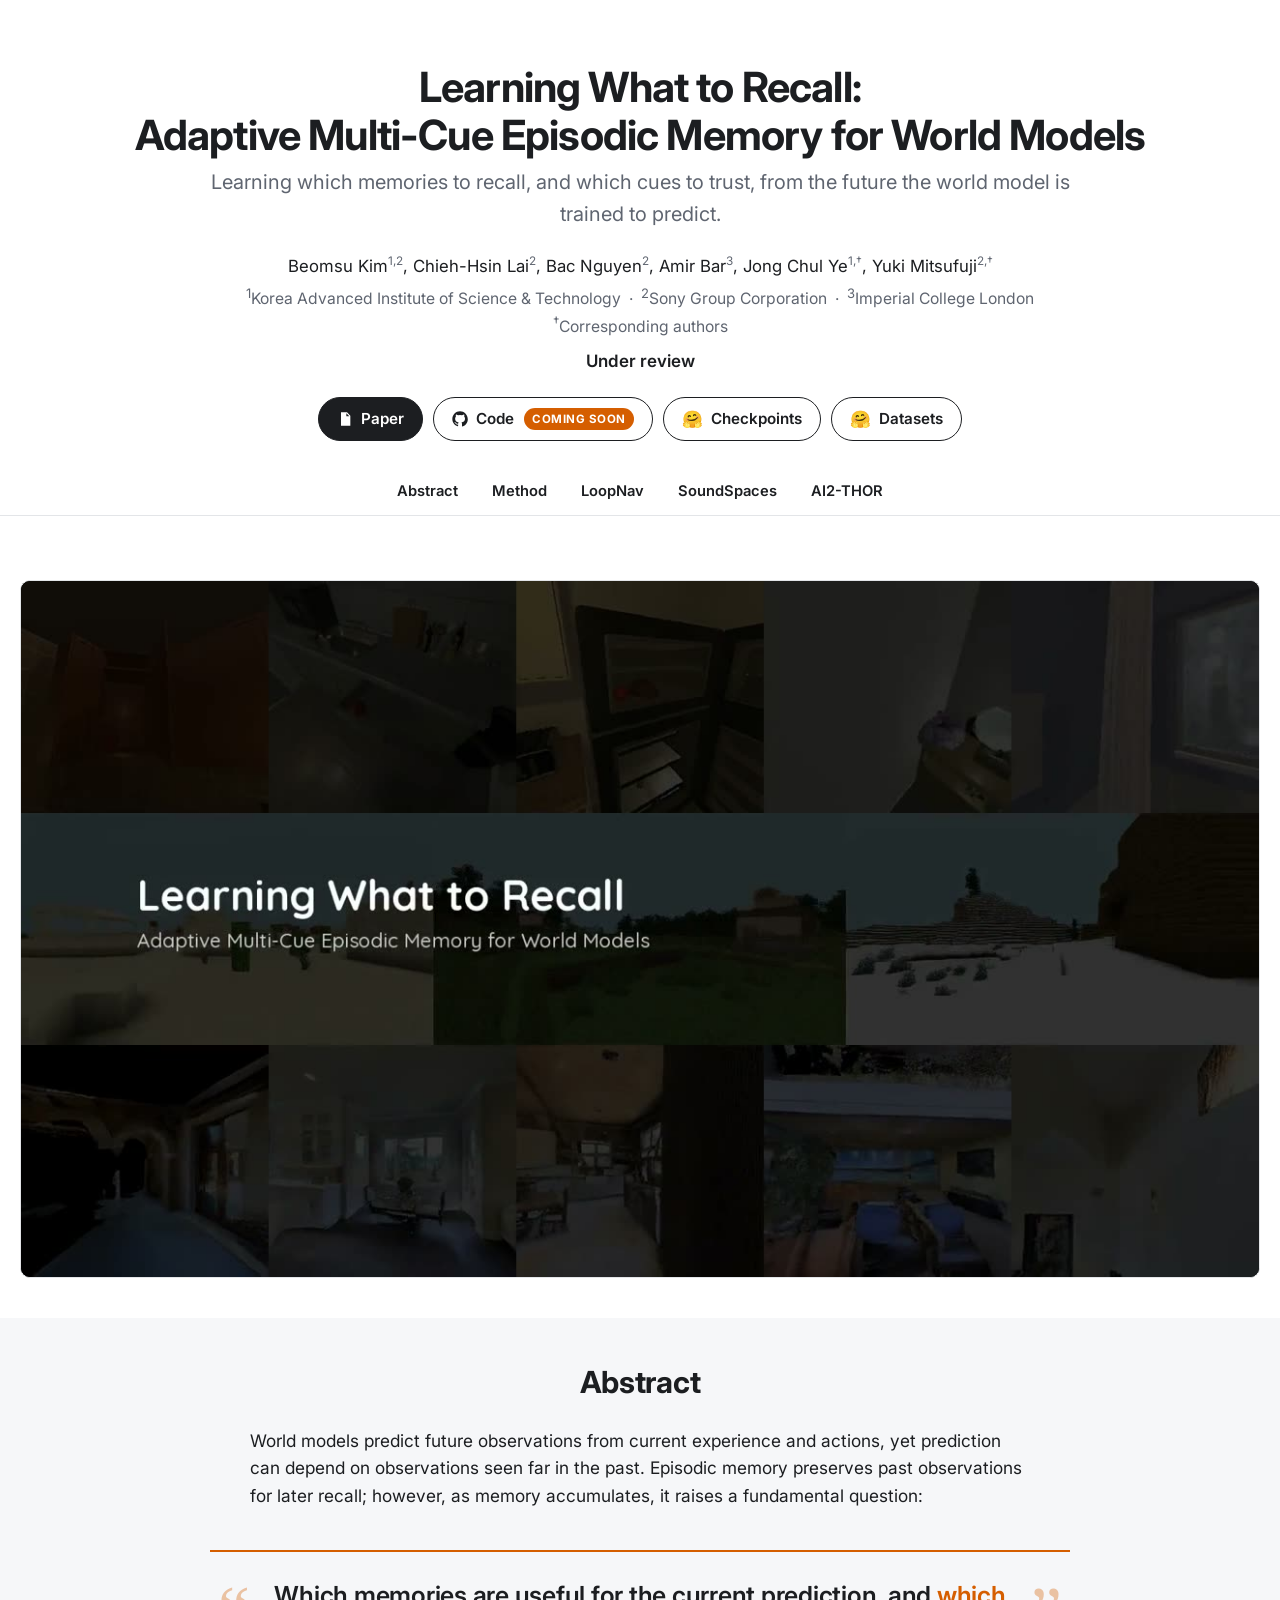
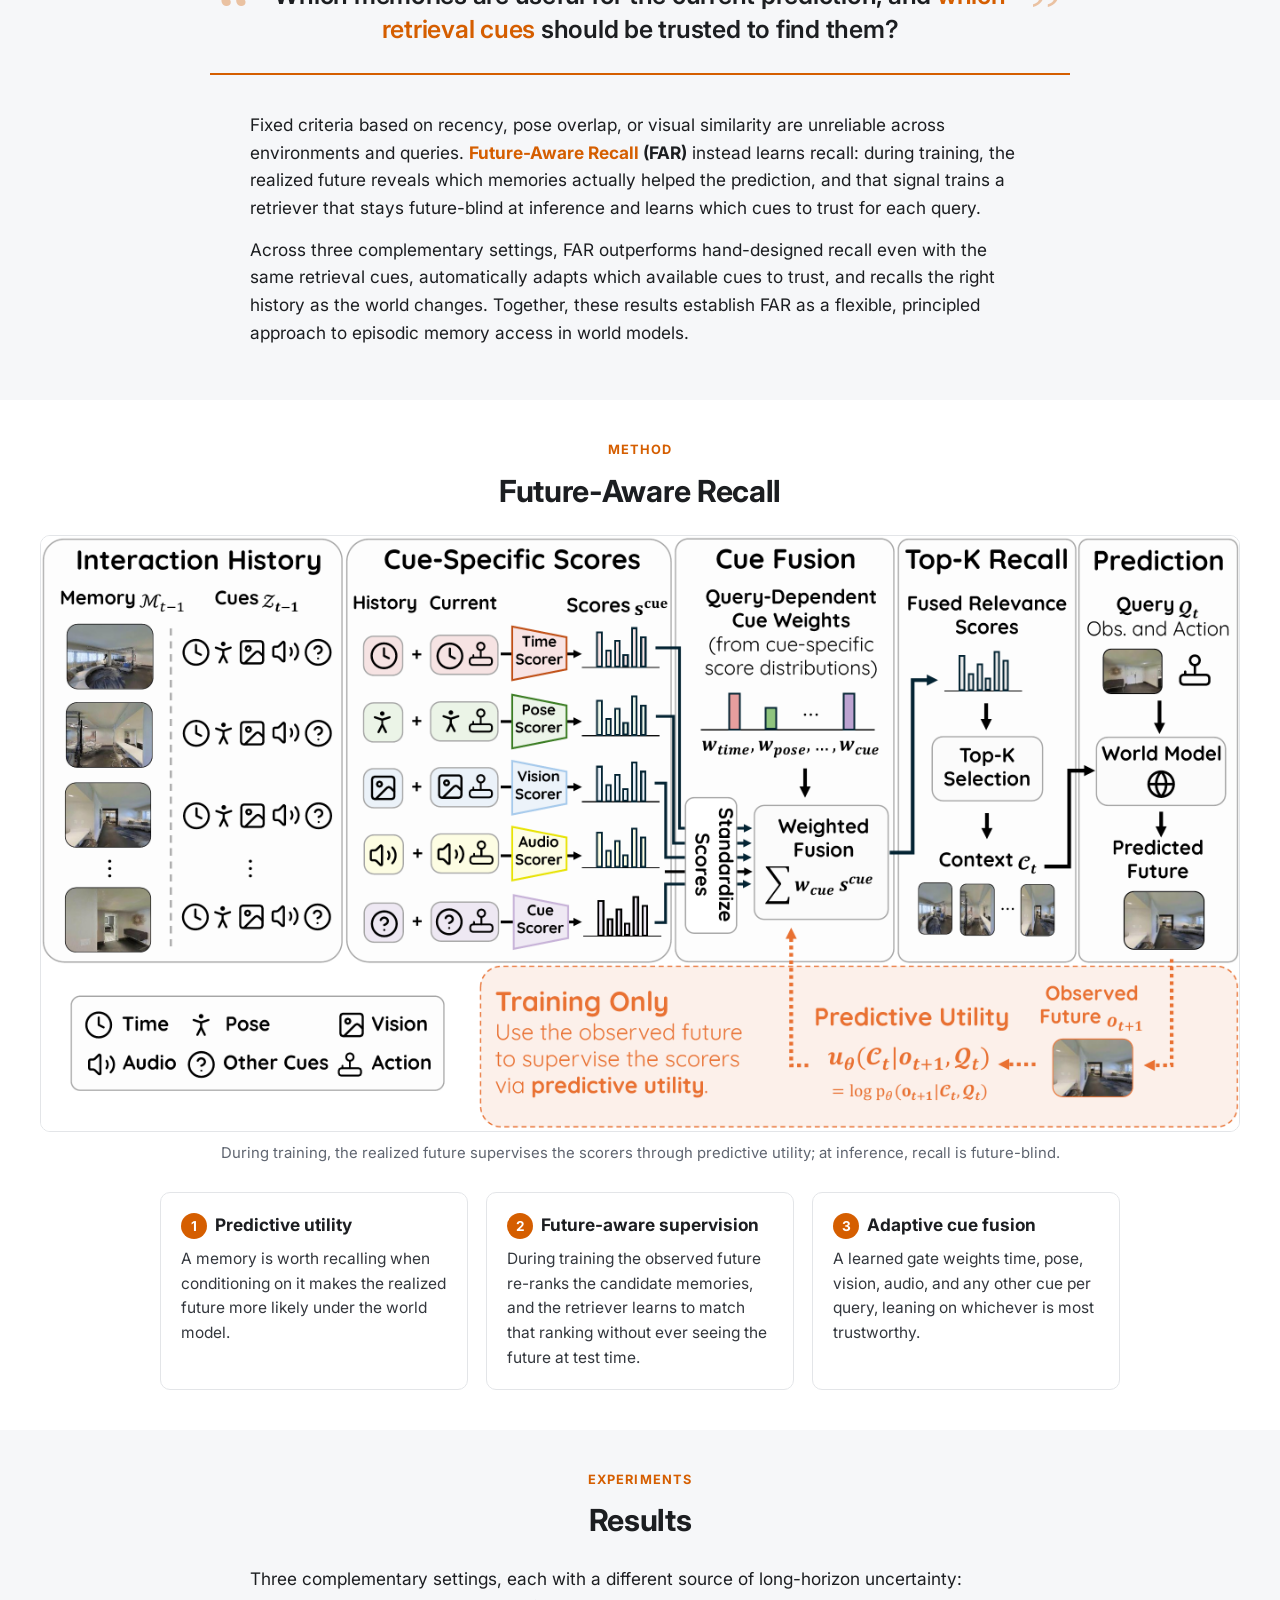
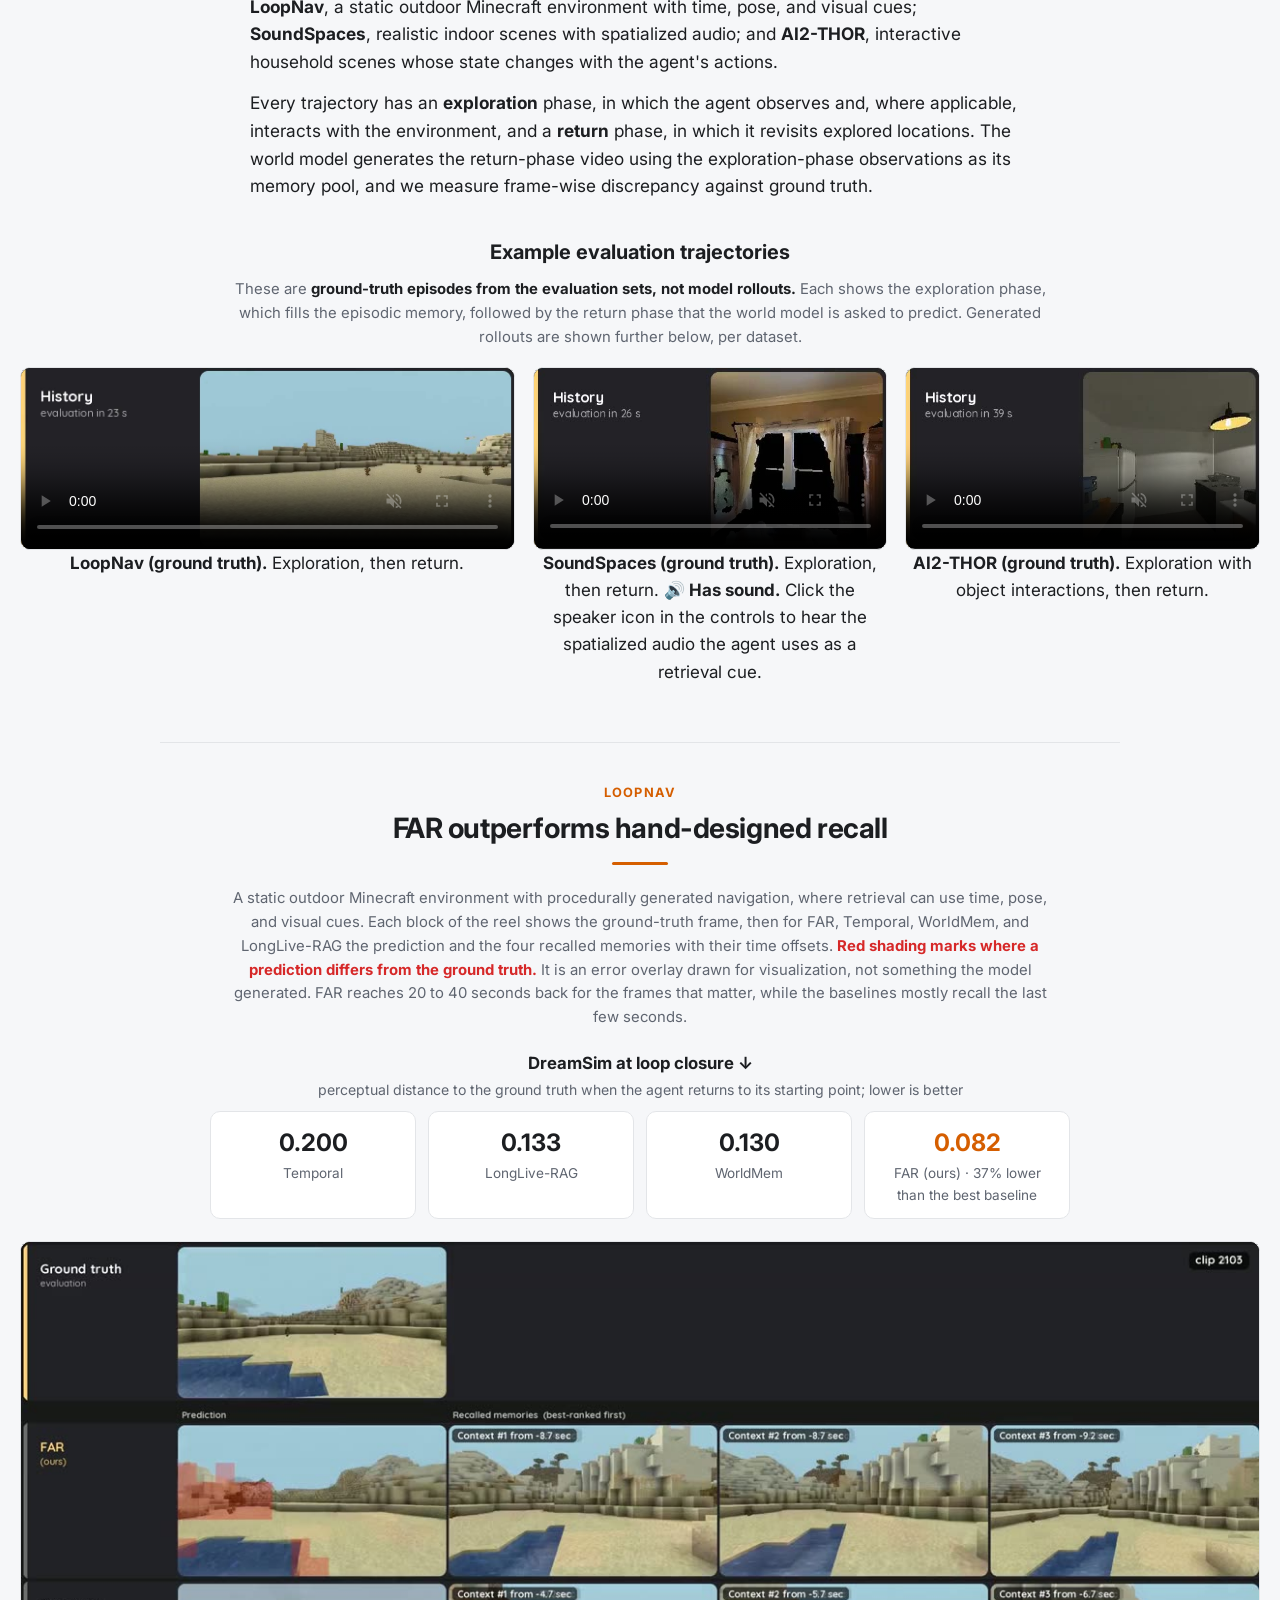
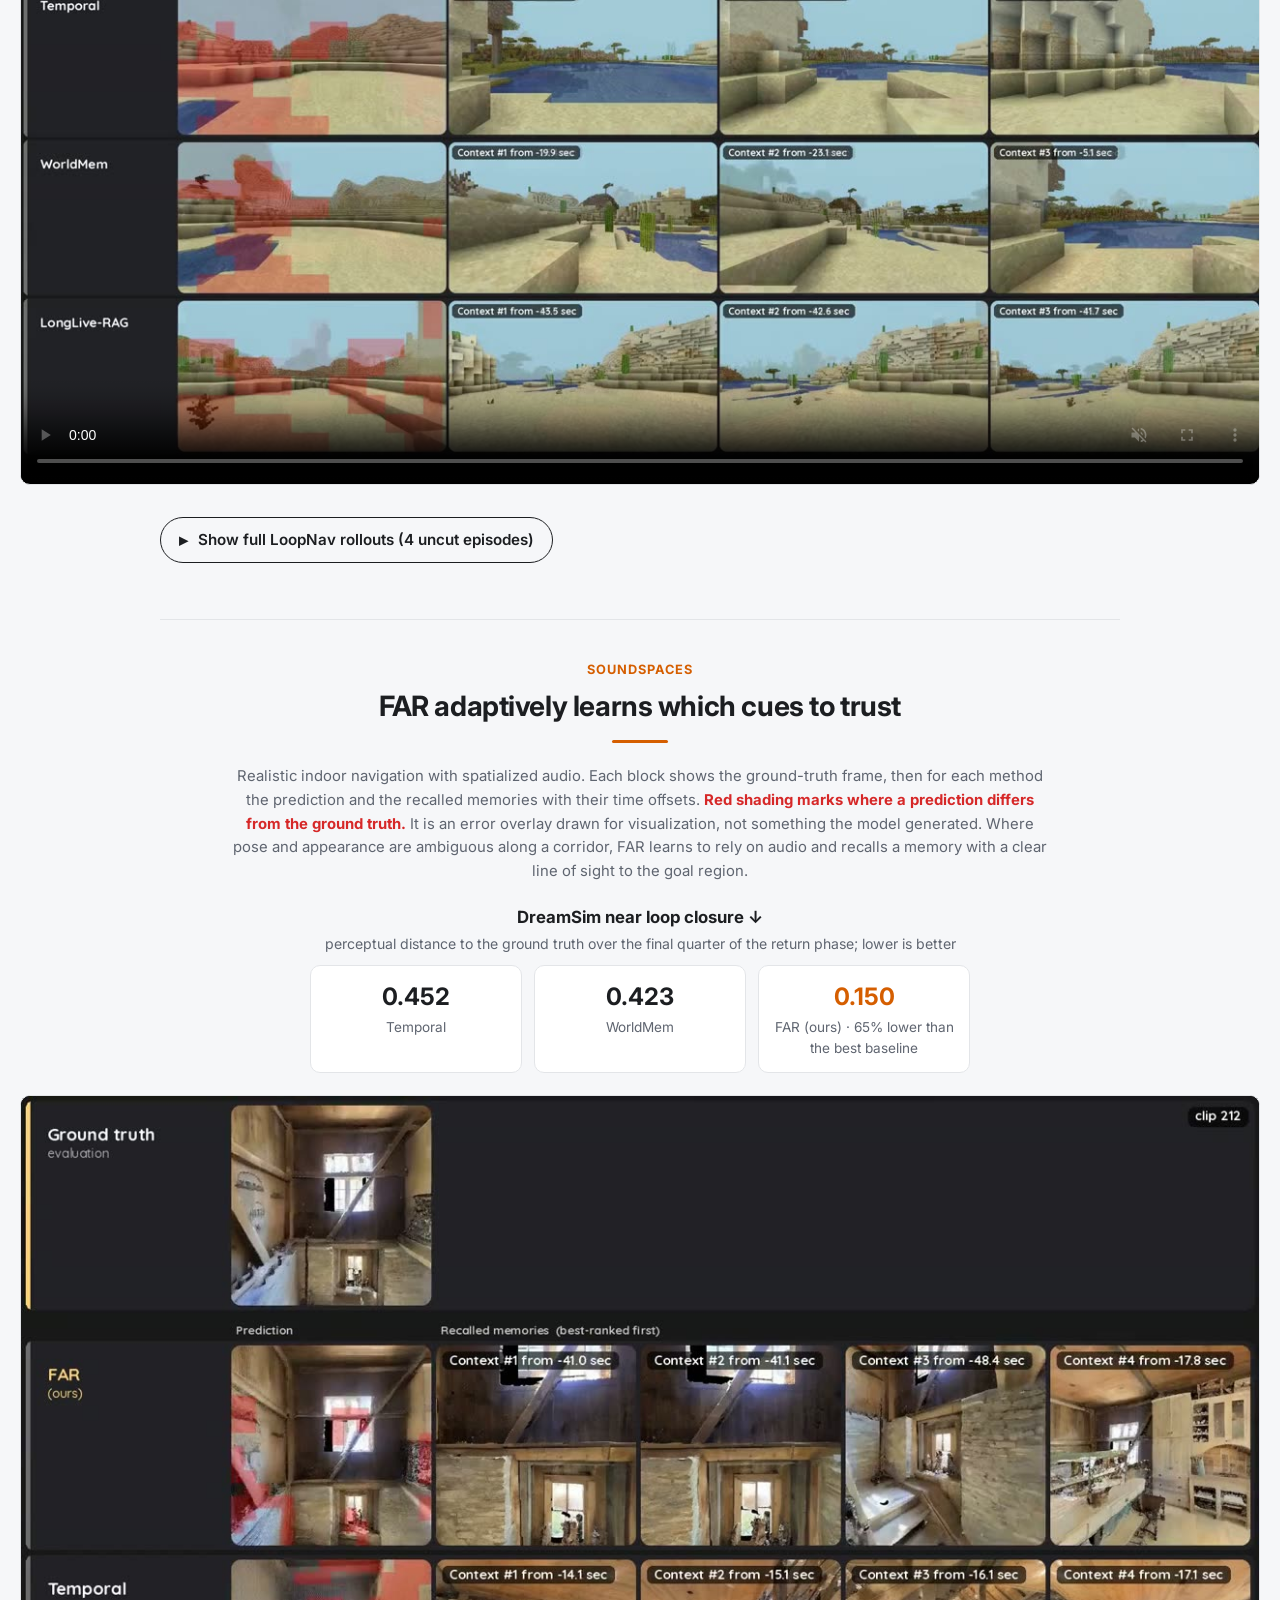
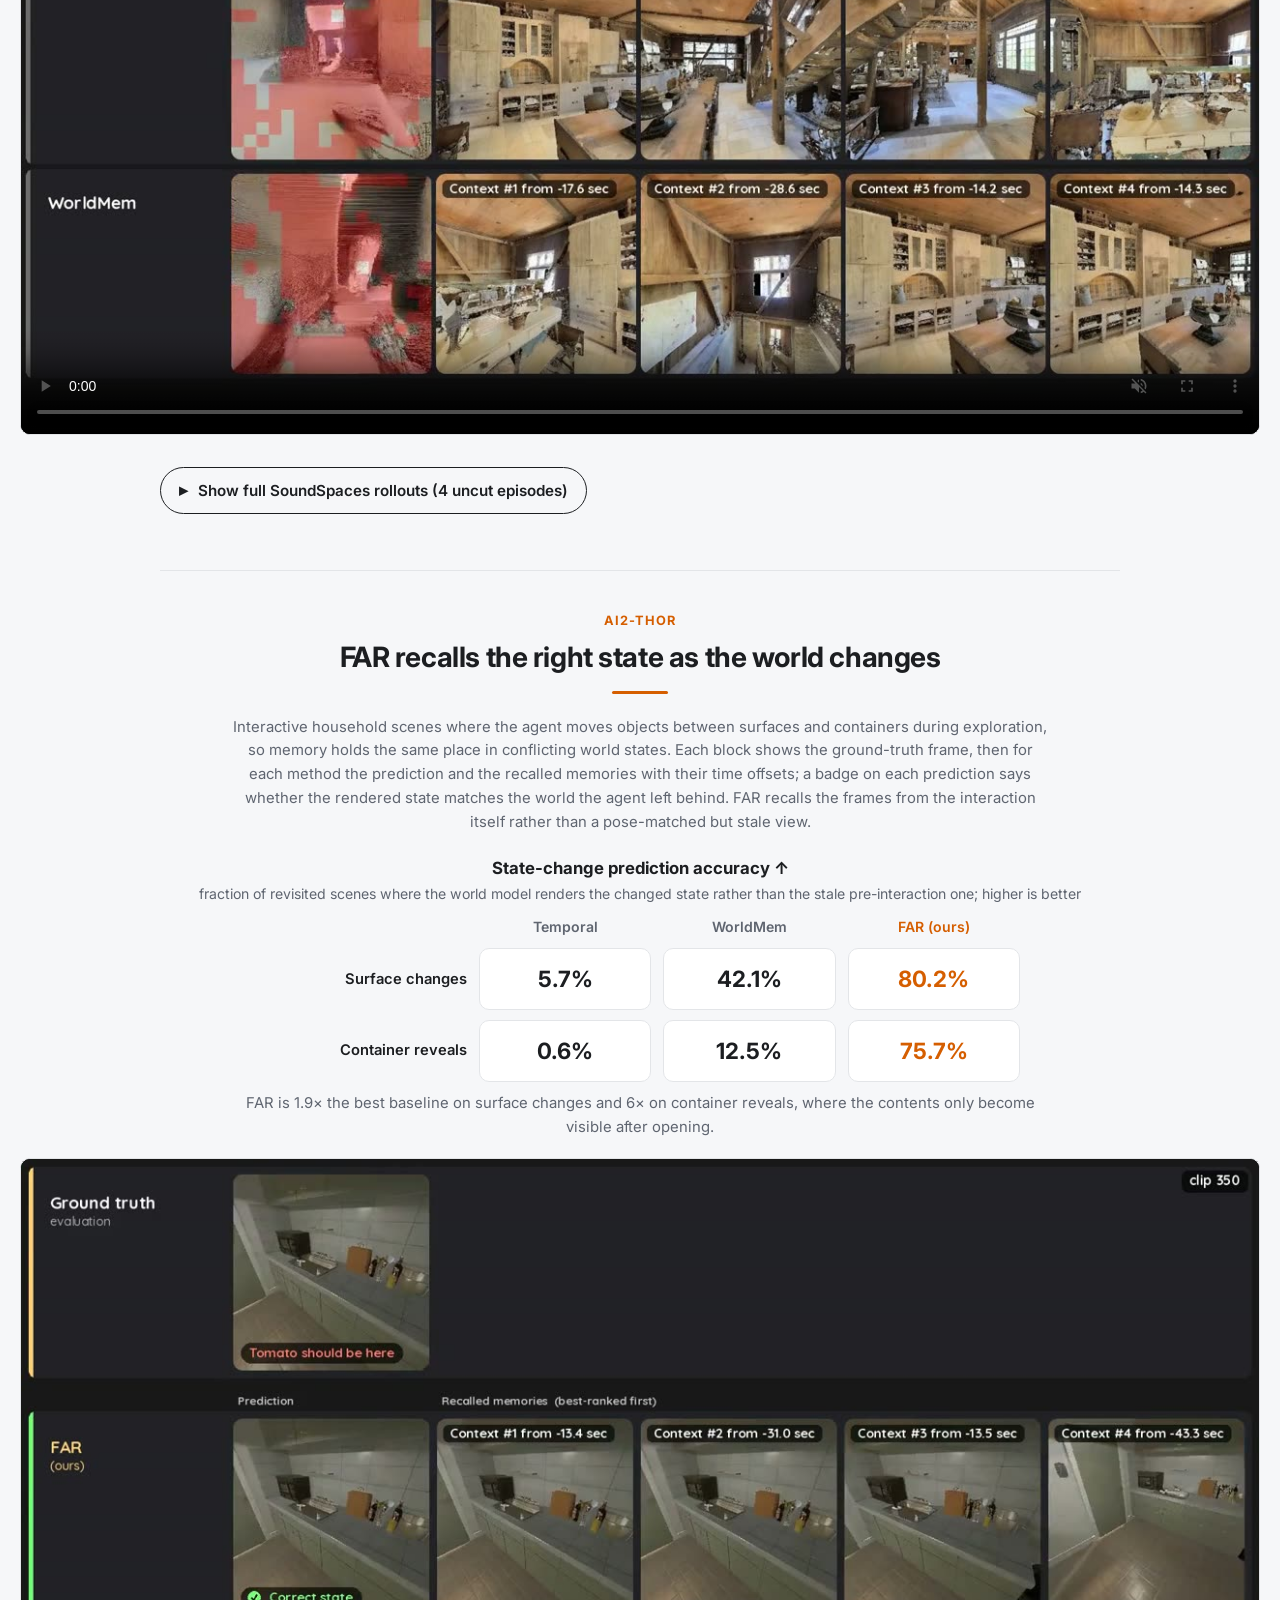
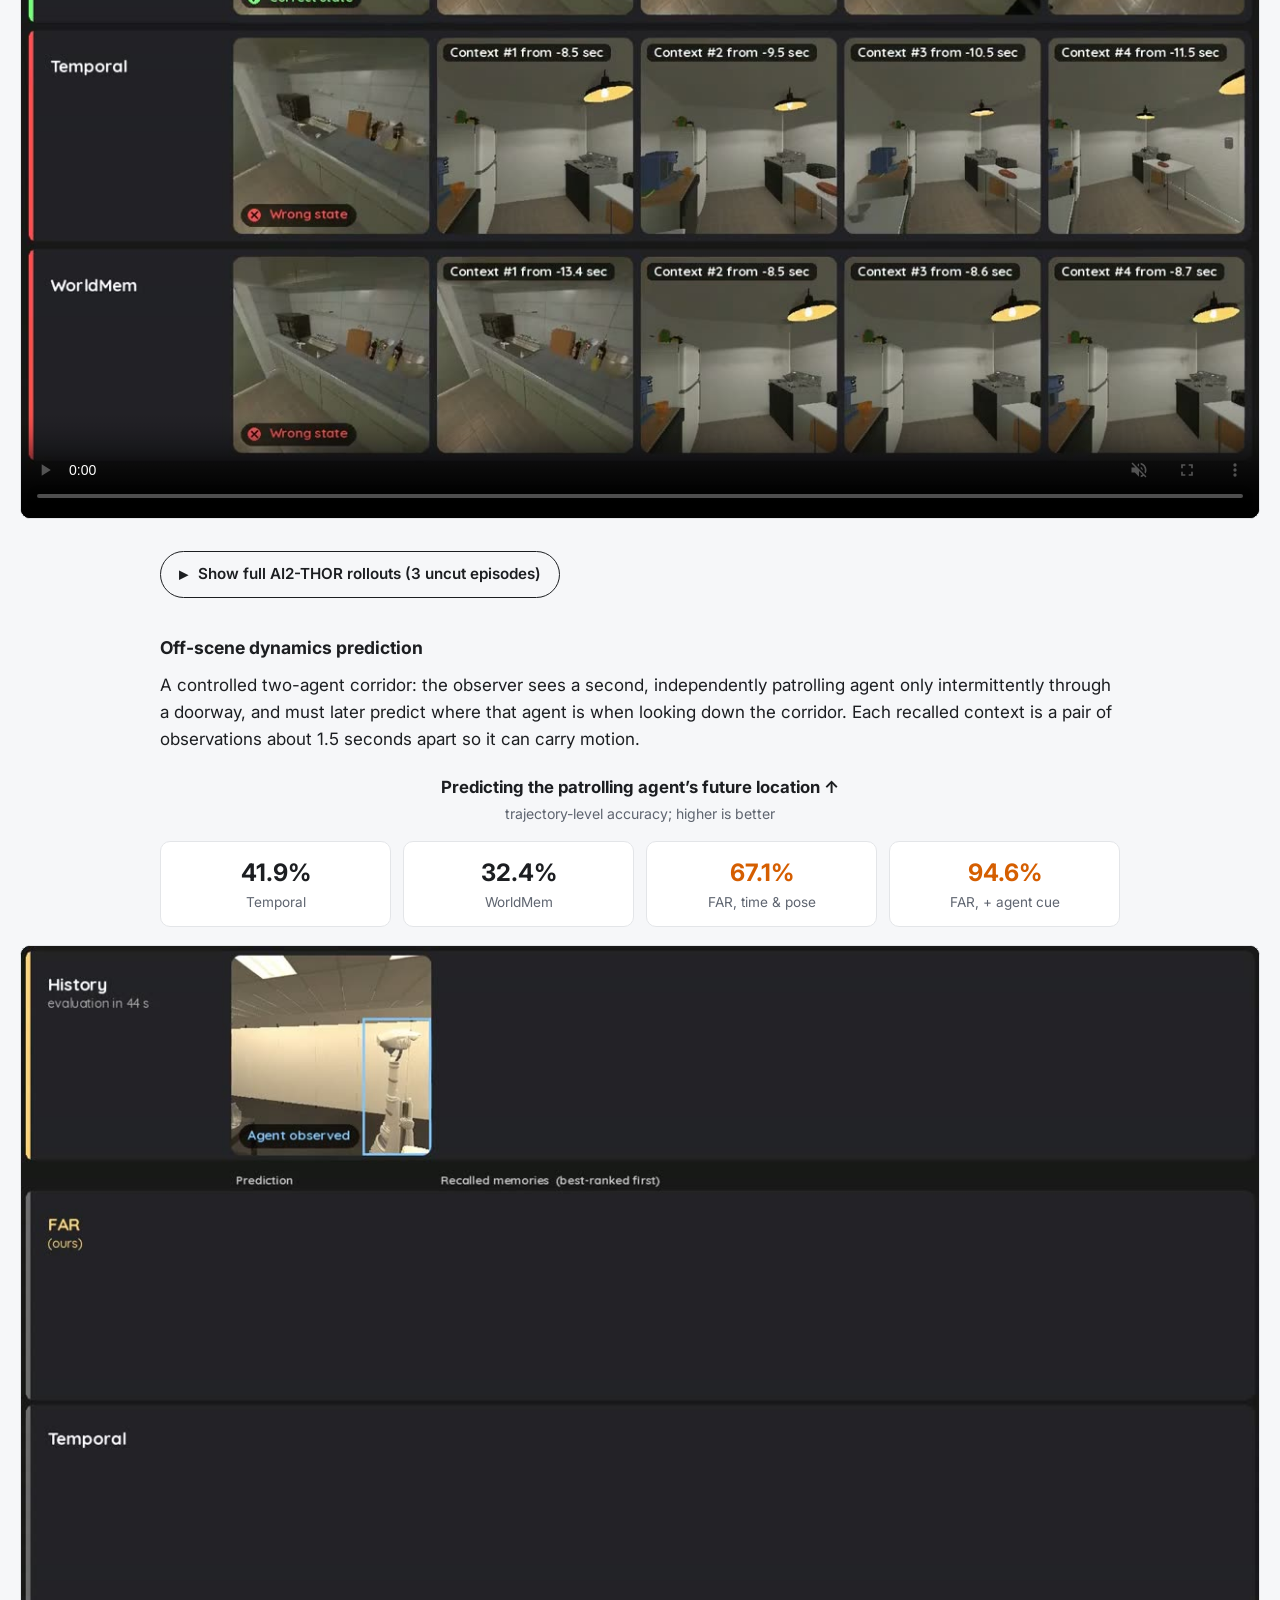
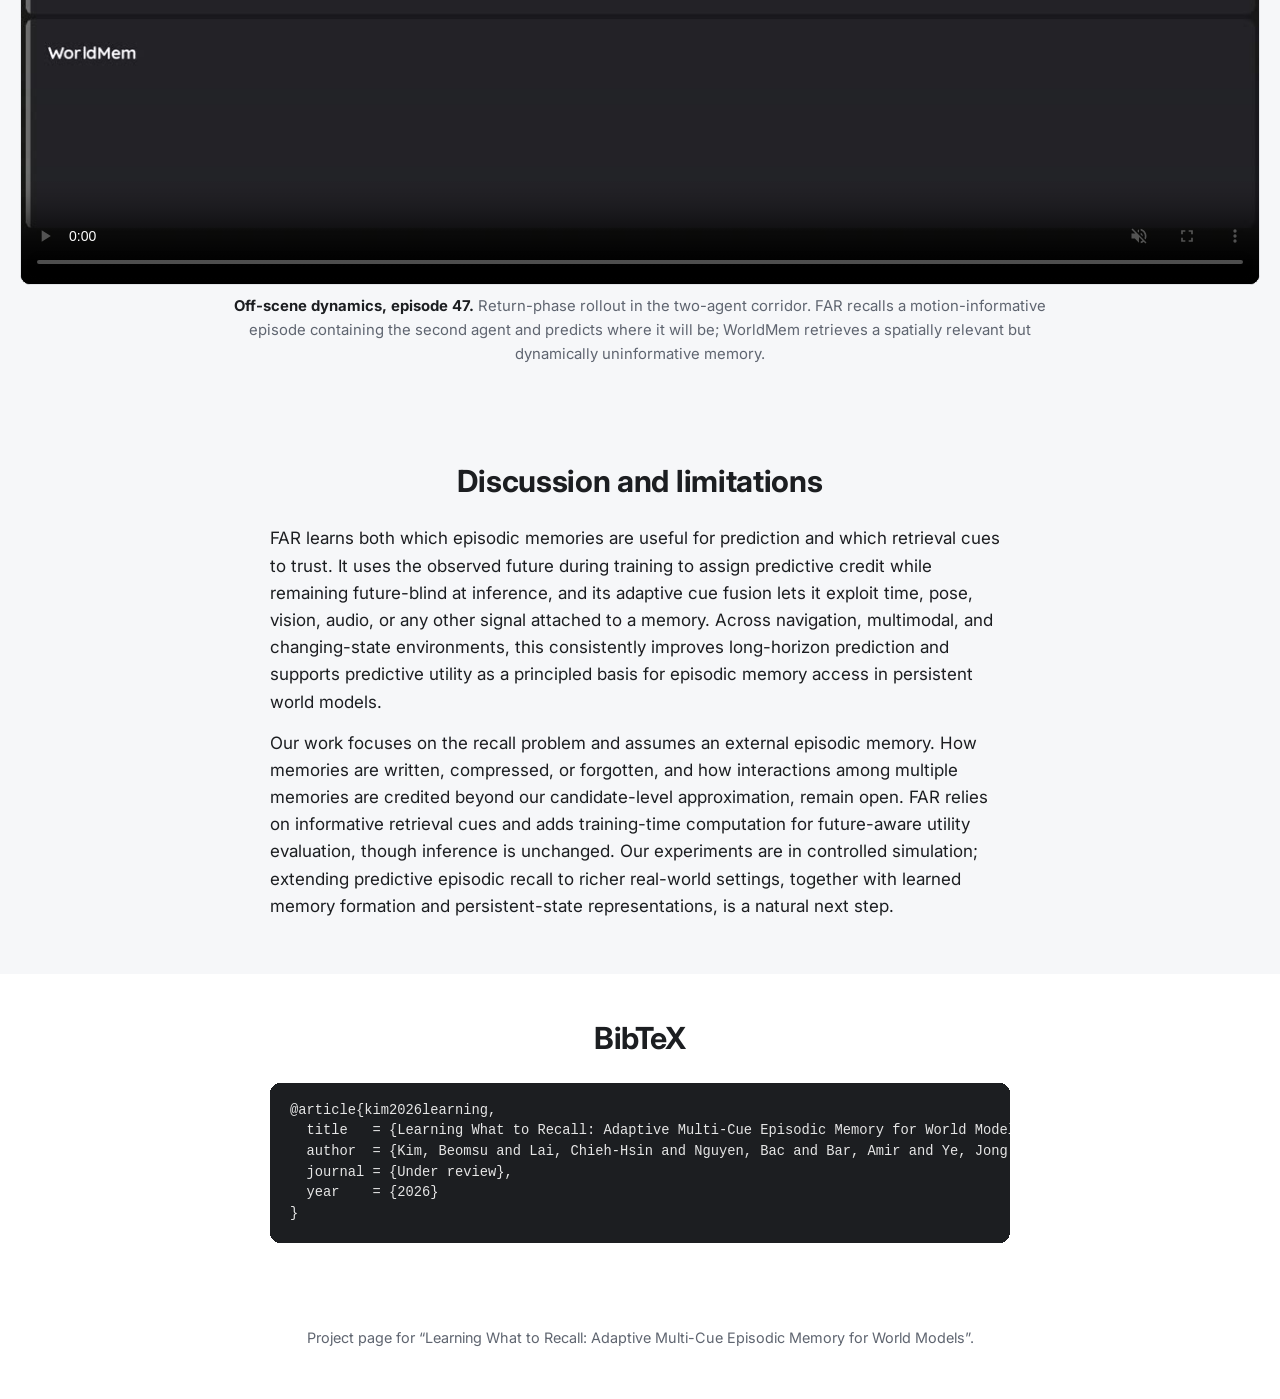
==== commit 77691e33: "Add code and hf links" ====
--- a/index.html
+++ b/index.html
@@ -17,7 +17,7 @@
   <link rel="apple-touch-icon" href="static/apple-touch-icon.png">
   <link rel="preconnect" href="https://fonts.googleapis.com">
   <link href="https://fonts.googleapis.com/css2?family=Inter:wght@400;600;700&display=swap" rel="stylesheet">
-  <link rel="stylesheet" href="static/css/style.css?v=18">
+  <link rel="stylesheet" href="static/css/style.css?v=19">
 </head>
 <body>
 
@@ -42,18 +42,22 @@
     <p class="venue">Under review</p>
 
     <div class="links">
-      <!-- TODO: fill in the Paper and arXiv links; "#" is a placeholder. Code repo goes live at sony/far. -->
+      <!-- TODO: point the Paper button at the arXiv abstract page once the id exists. -->
       <a class="btn" href="#">
         <svg viewBox="0 0 24 24"><path d="M6 2h9l5 5v15H6V2zm8 1.5V8h4.5L14 3.5zM8 12h8v1.5H8V12zm0 3h8v1.5H8V15zm0 3h5v1.5H8V18z"/></svg>
         Paper
       </a>
-      <a class="btn secondary" href="#">
-        <svg viewBox="0 0 24 24"><path d="M4 4h16v2H4V4zm0 7h16v2H4v-2zm0 7h10v2H4v-2z"/></svg>
-        arXiv
-      </a>
       <a class="btn secondary" href="https://github.com/sony/far">
         <svg viewBox="0 0 24 24"><path d="M12 .5C5.7.5.5 5.7.5 12c0 5.1 3.3 9.4 7.9 10.9.6.1.8-.3.8-.6v-2c-3.2.7-3.9-1.4-3.9-1.4-.5-1.3-1.3-1.7-1.3-1.7-1-.7.1-.7.1-.7 1.2.1 1.8 1.2 1.8 1.2 1 1.8 2.7 1.3 3.4 1 .1-.8.4-1.3.7-1.6-2.6-.3-5.3-1.3-5.3-5.7 0-1.3.5-2.3 1.2-3.1-.1-.3-.5-1.5.1-3.1 0 0 1-.3 3.2 1.2a11 11 0 0 1 5.8 0c2.2-1.5 3.2-1.2 3.2-1.2.6 1.6.2 2.8.1 3.1.8.8 1.2 1.8 1.2 3.1 0 4.4-2.7 5.4-5.3 5.7.4.4.8 1.1.8 2.2v3.2c0 .3.2.7.8.6 4.6-1.5 7.9-5.8 7.9-10.9C23.5 5.7 18.3.5 12 .5z"/></svg>
         Code <span class="soon">coming soon</span>
+      </a>
+      <a class="btn secondary" href="https://huggingface.co/1202kbs/FAR-Checkpoints">
+        <span class="emoji">&#129303;</span>
+        Checkpoints
+      </a>
+      <a class="btn secondary" href="https://huggingface.co/datasets/1202kbs/FAR-Datasets">
+        <span class="emoji">&#129303;</span>
+        Datasets
       </a>
     </div>
   </div>
@@ -499,6 +503,6 @@
   </div>
 </footer>
 
-<script src="static/js/main.js?v=18"></script>
+<script src="static/js/main.js?v=19"></script>
 </body>
 </html>
--- a/static/css/style.css
+++ b/static/css/style.css
@@ -315,3 +315,6 @@
   background: var(--accent); color: #fff;
   padding: 2px 8px; border-radius: 999px; margin-left: 2px;
 }
+
+/* Emoji icon inside a button (Hugging Face) */
+.btn .emoji { font-size: 1.1em; line-height: 1; }
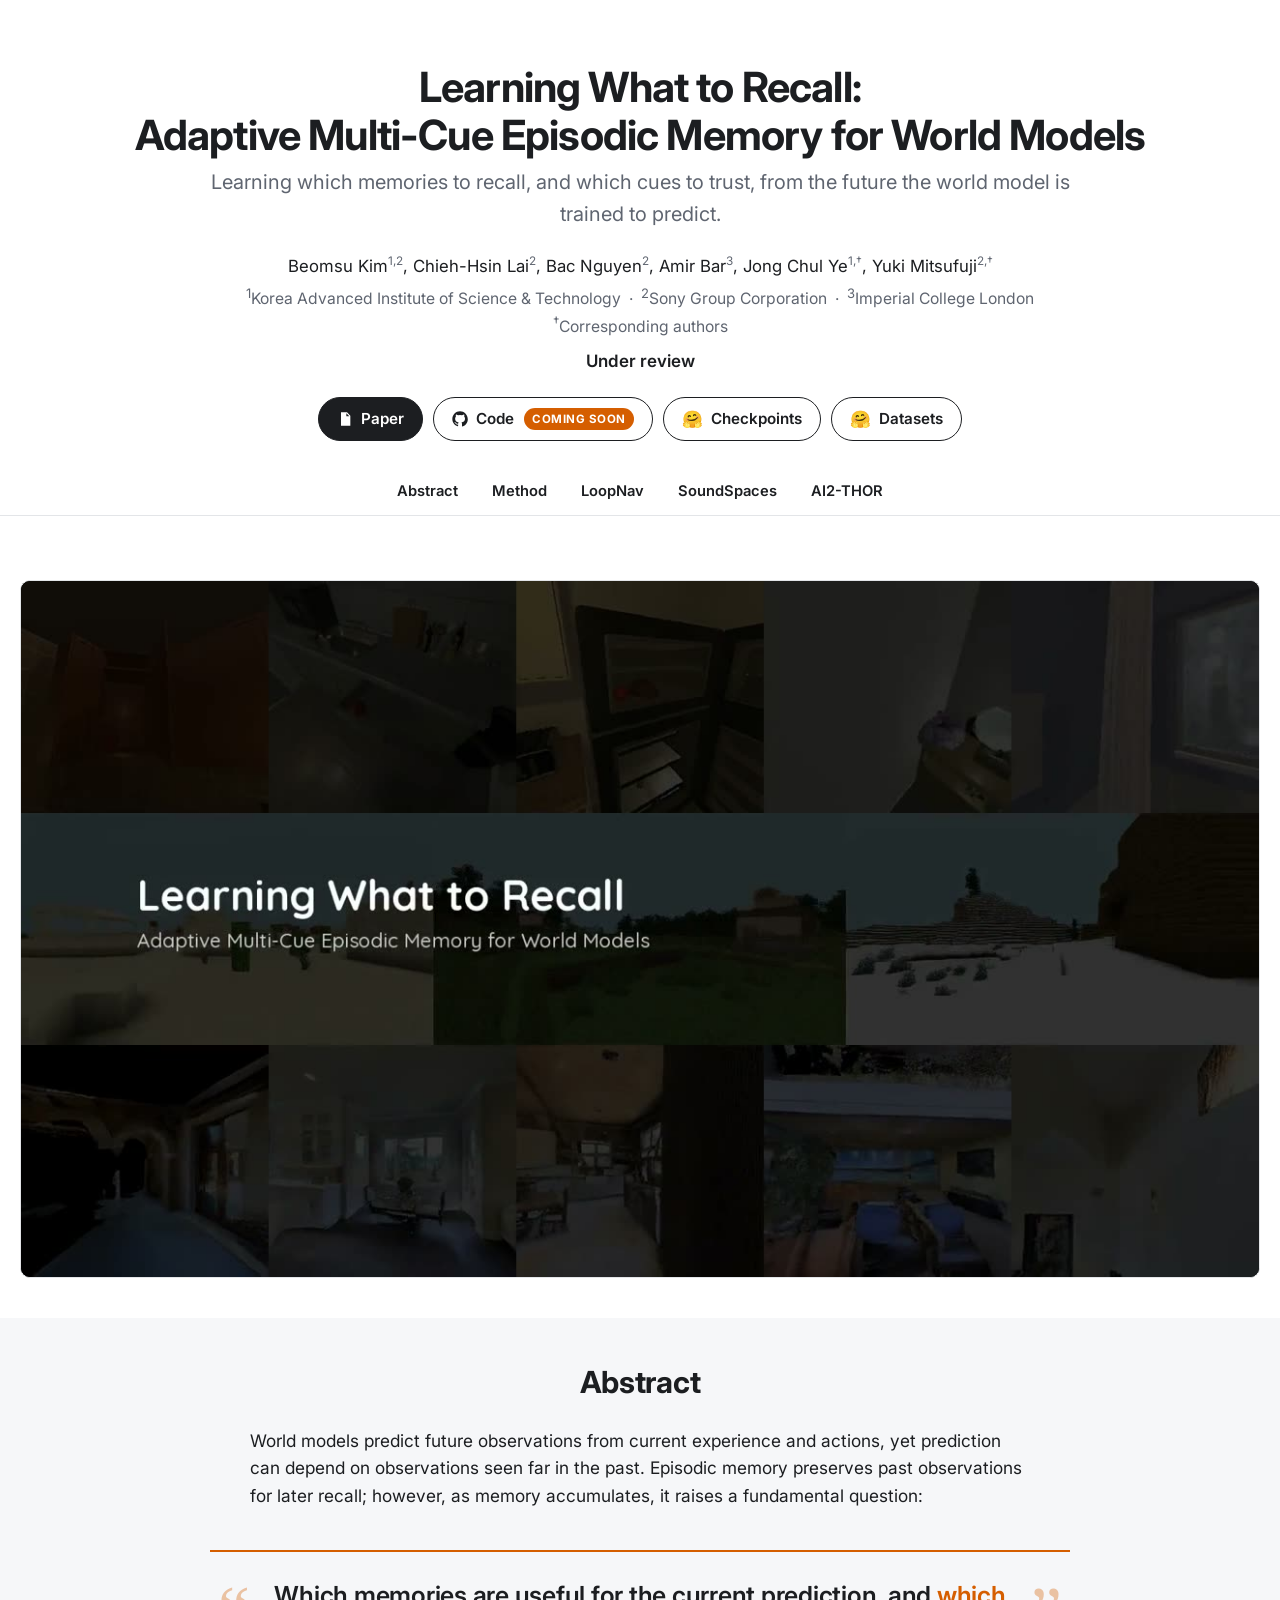
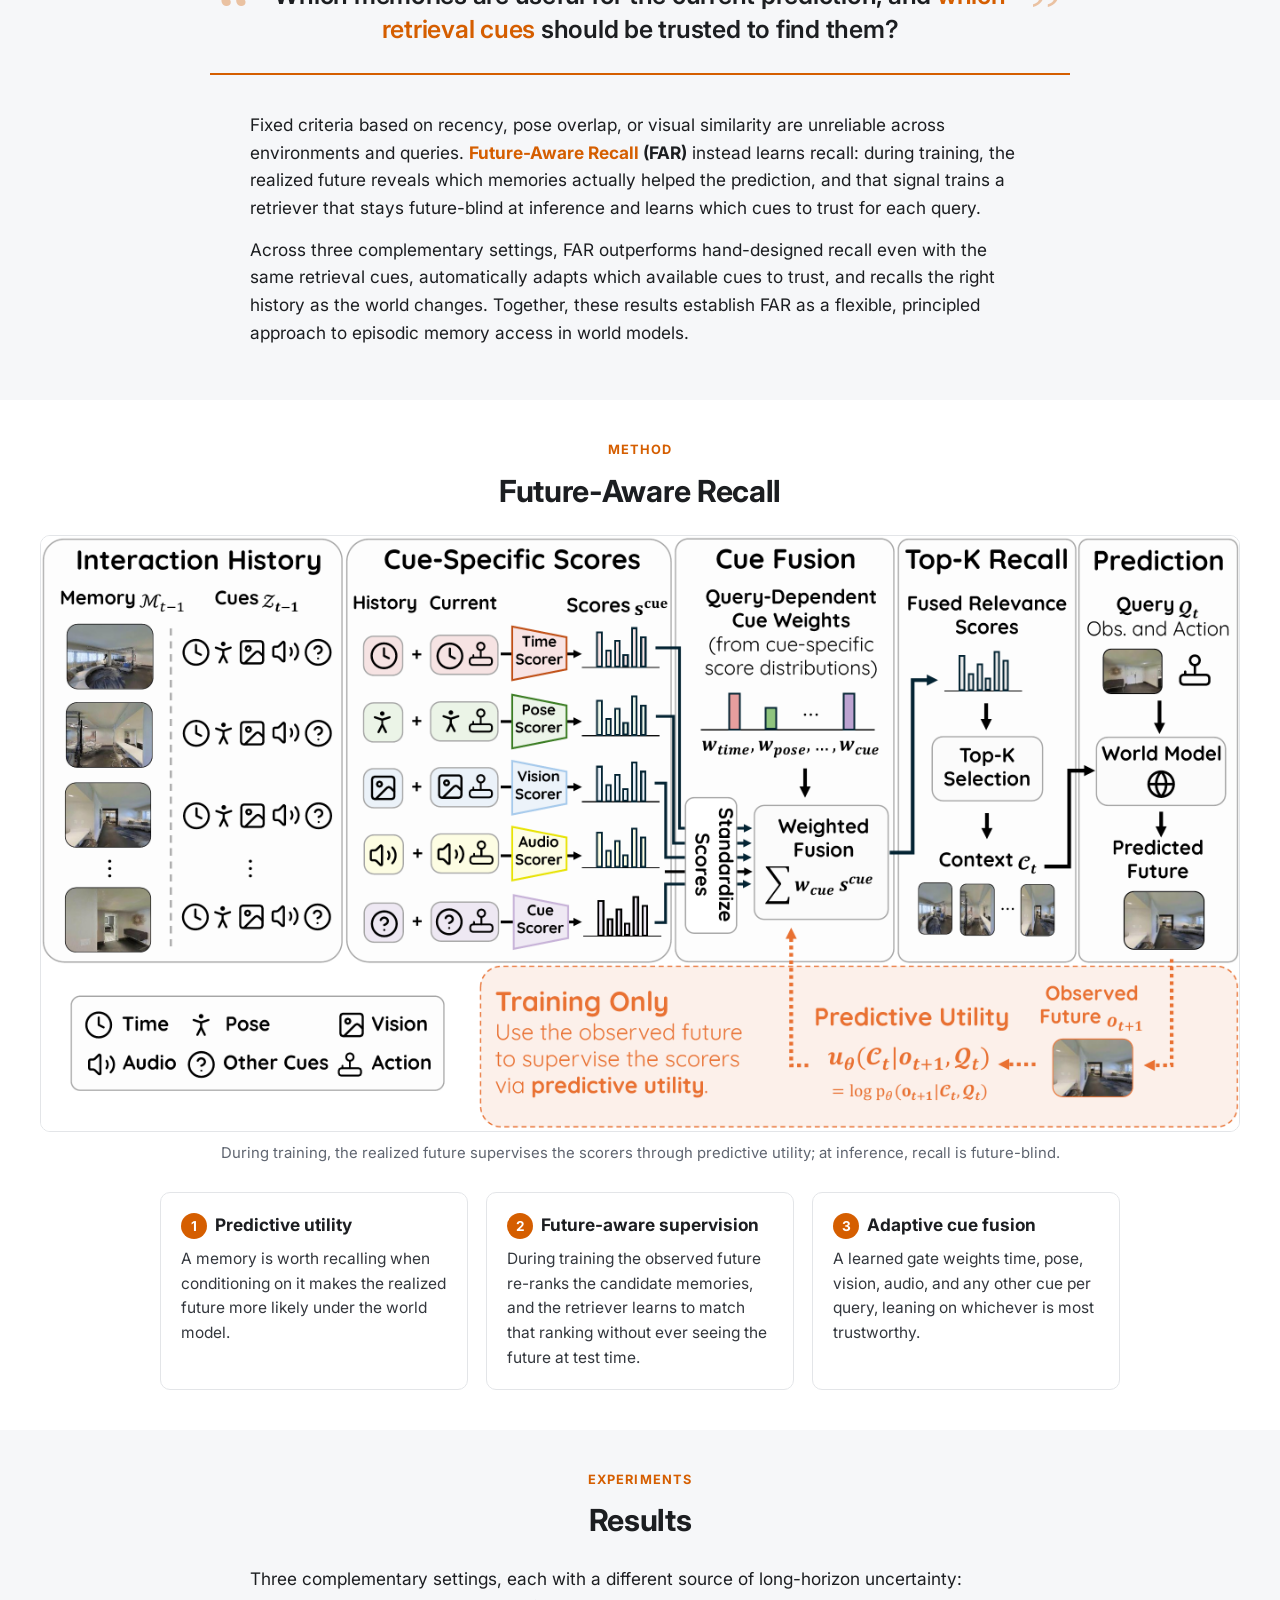
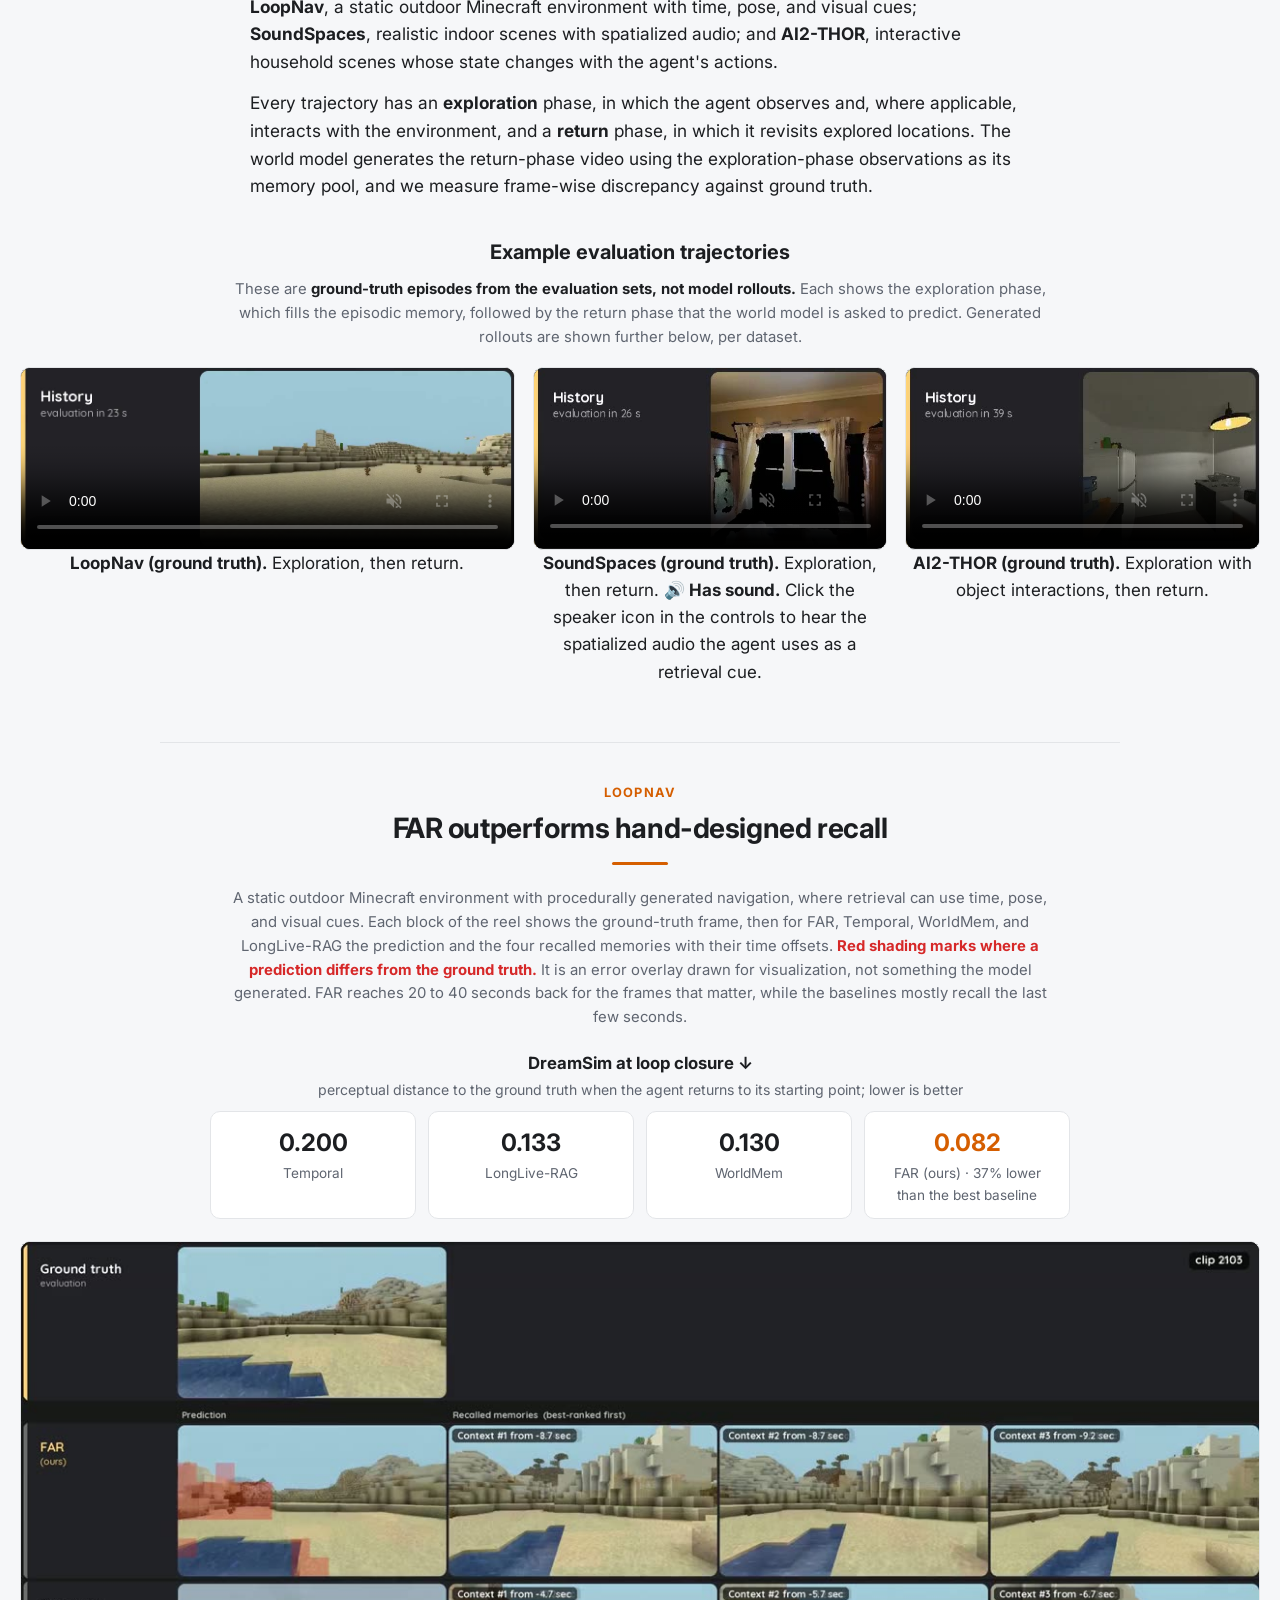
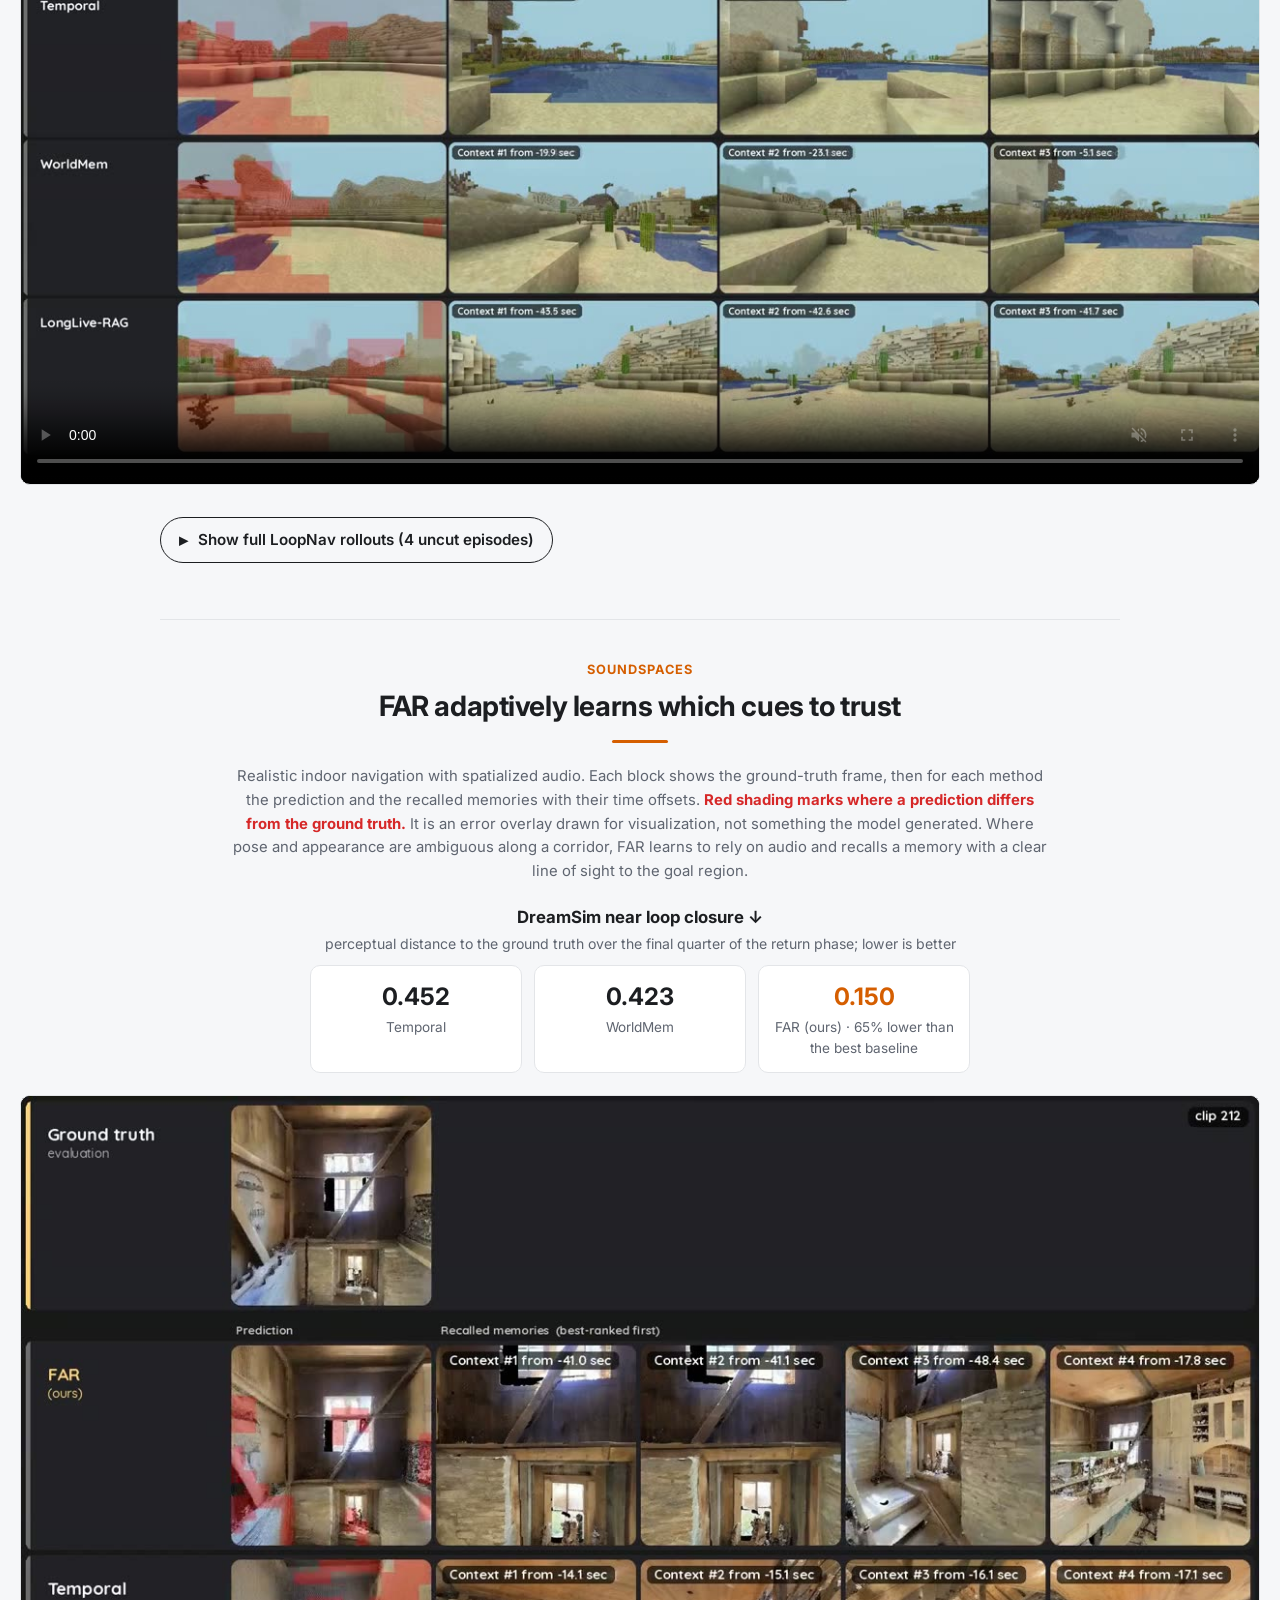
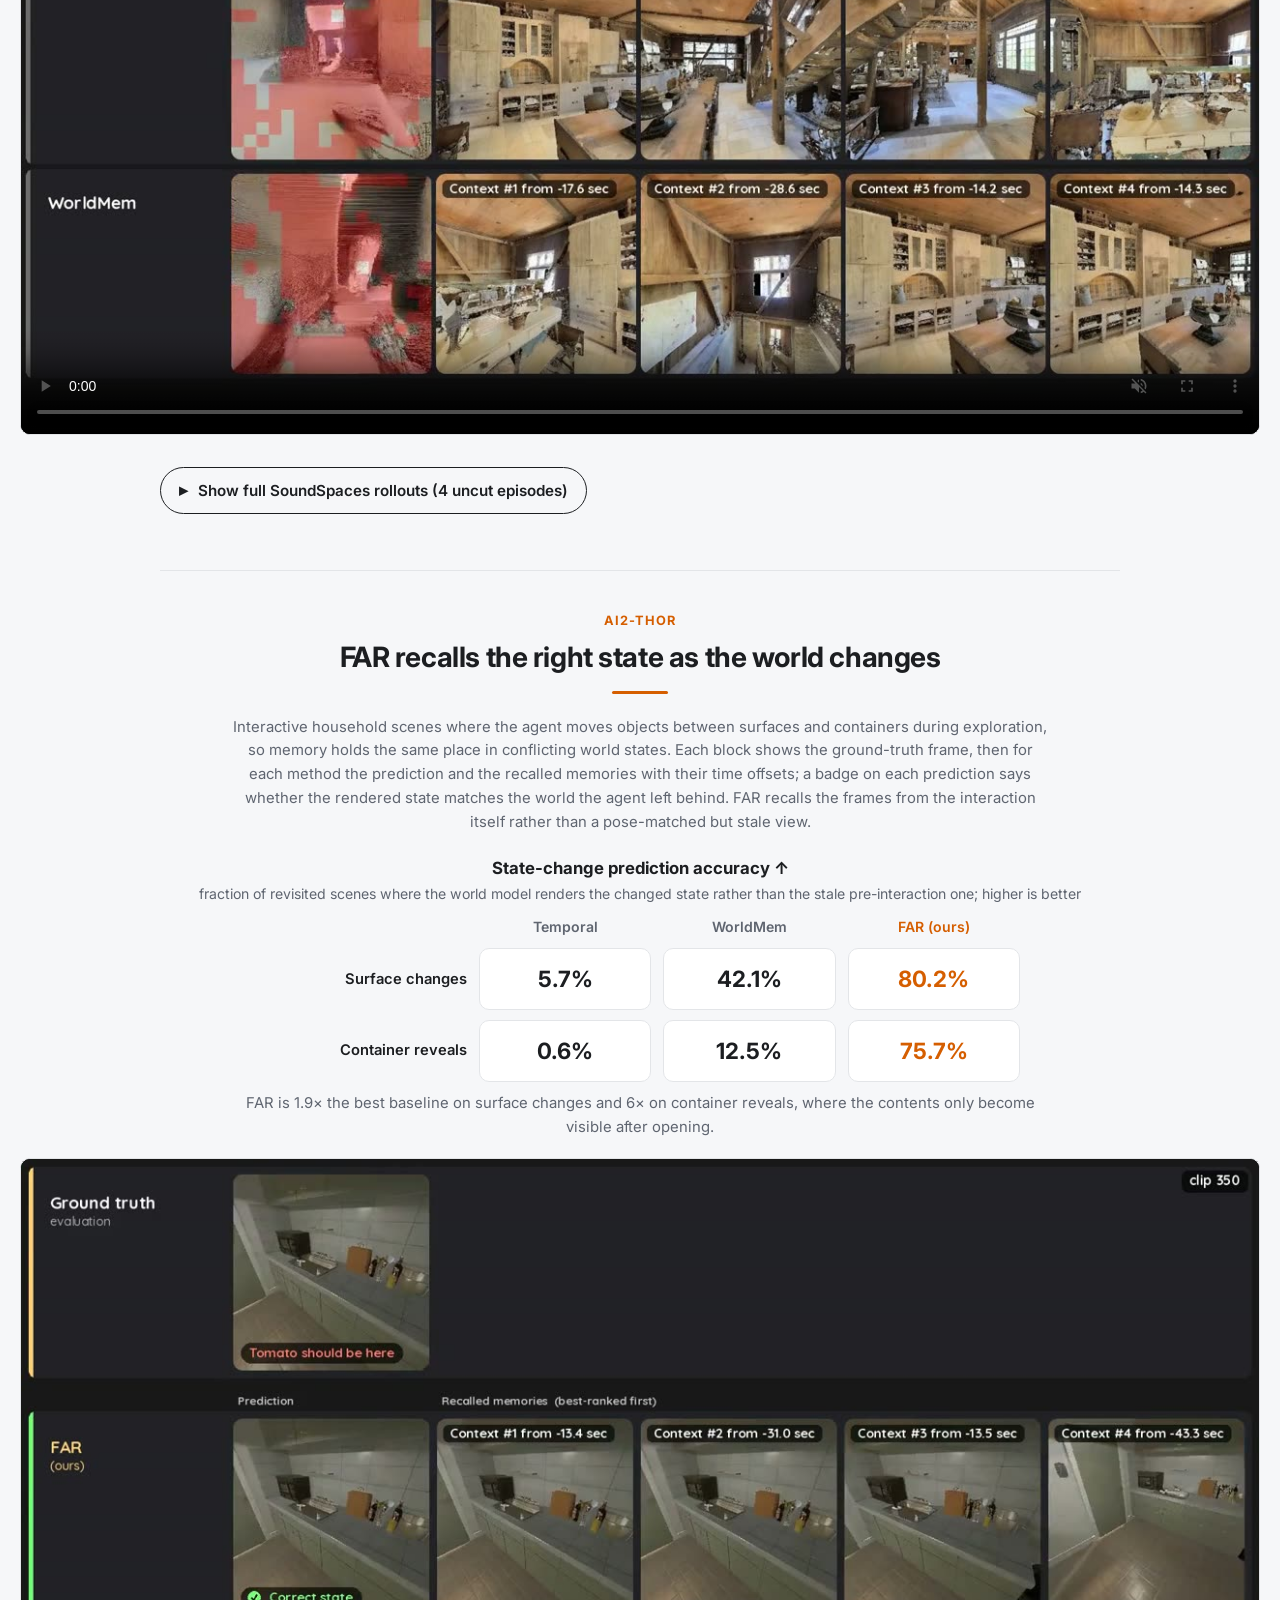
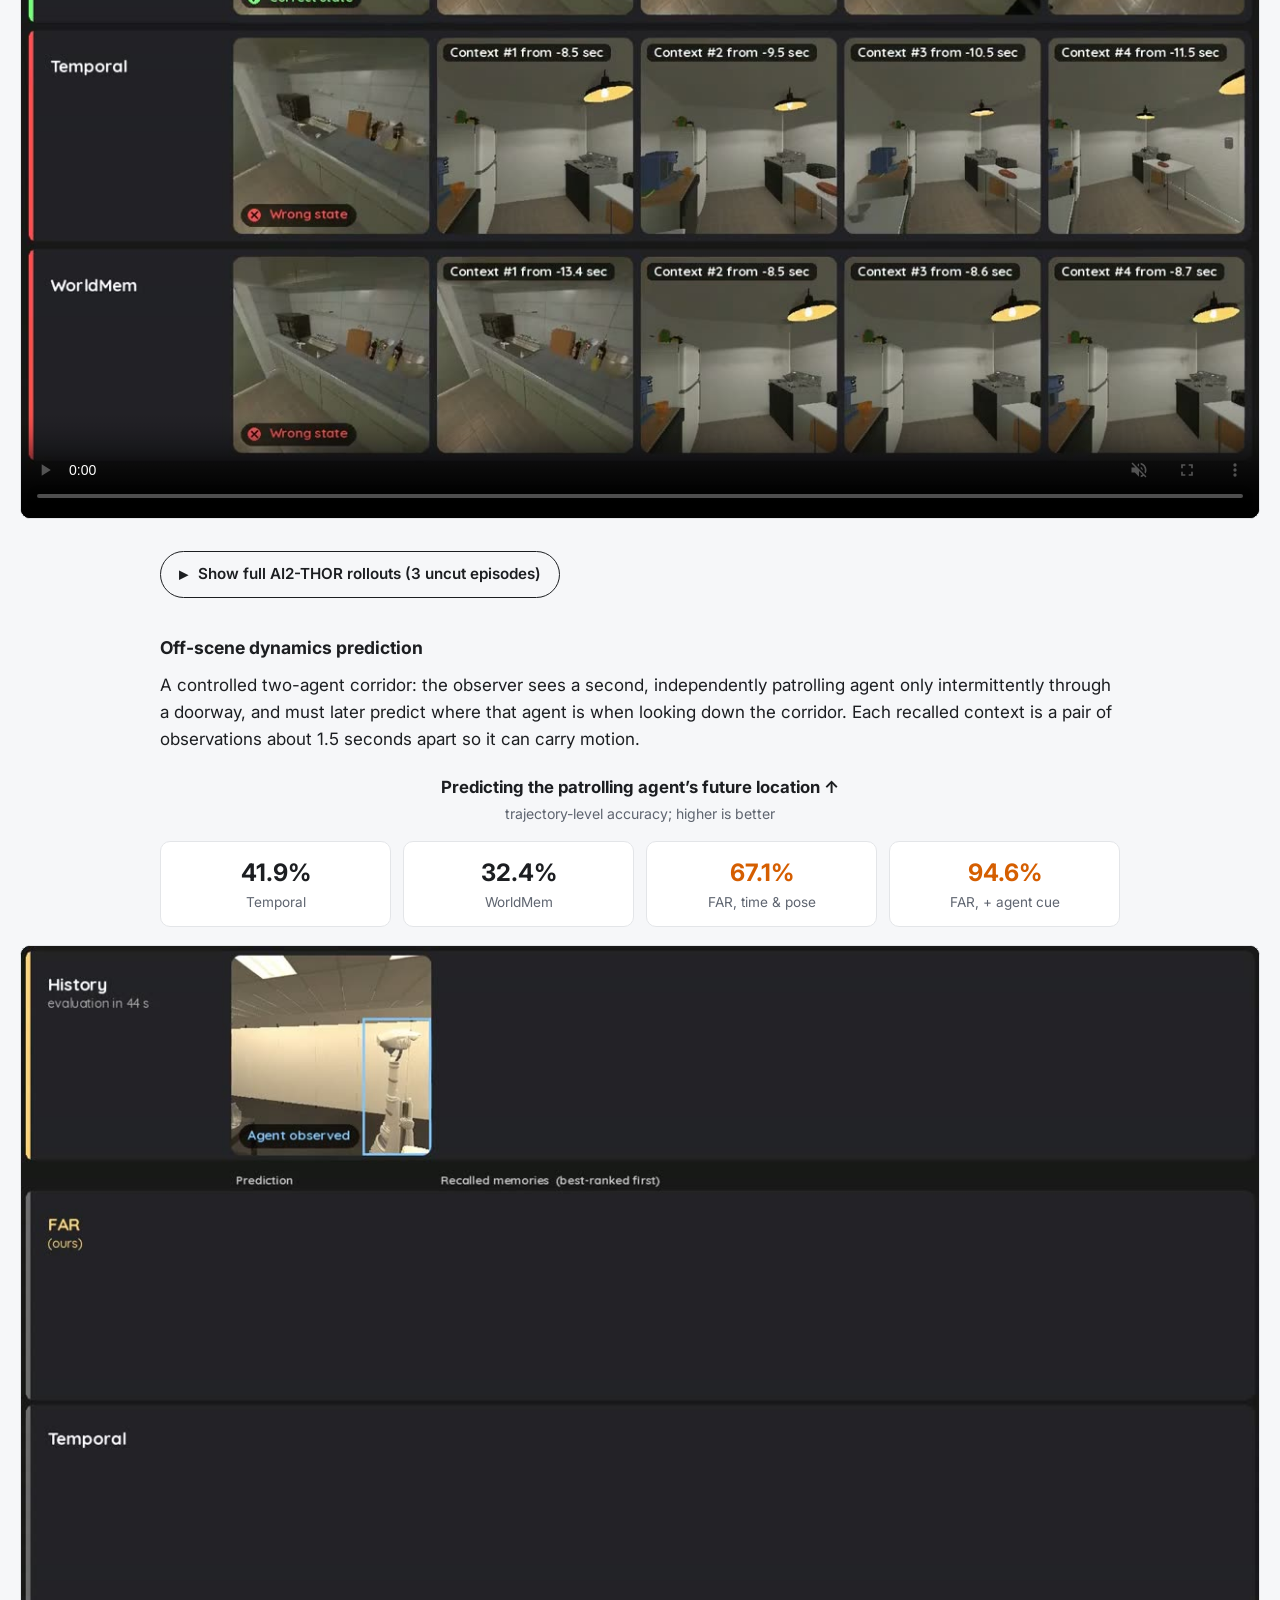
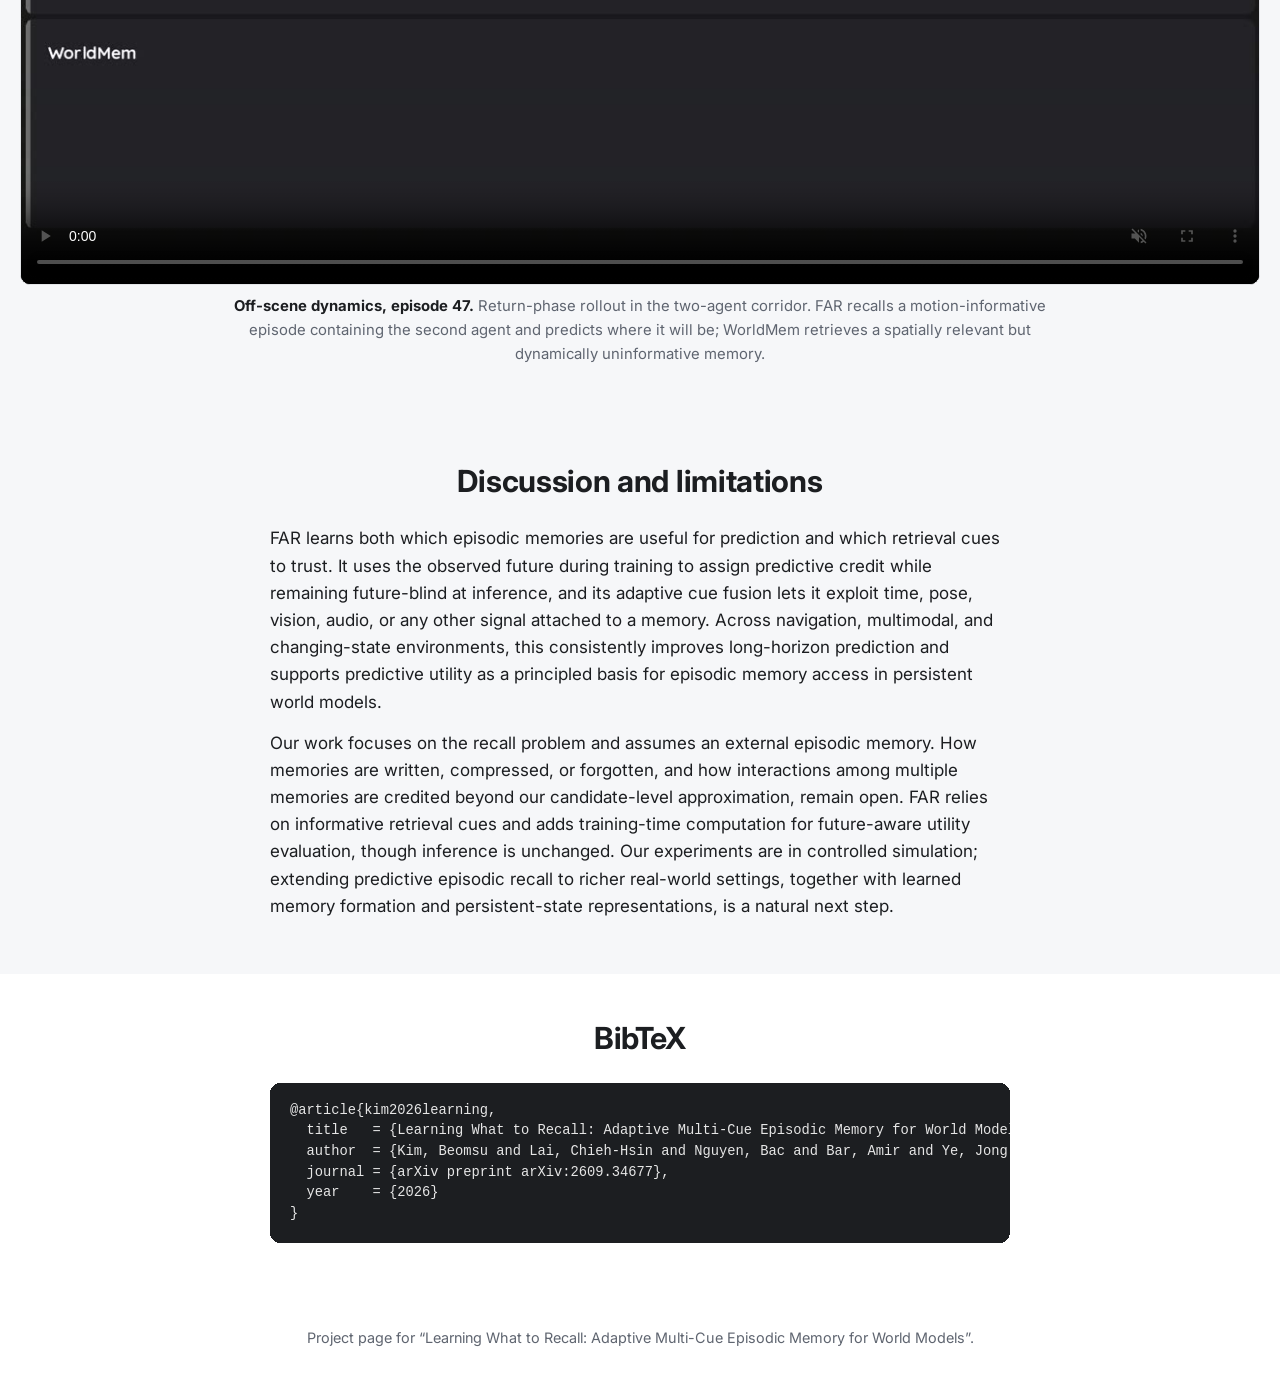
==== commit 81f4ad58: "Update paper information" ====
--- a/index.html
+++ b/index.html
@@ -42,20 +42,19 @@
     <p class="venue">Under review</p>
 
     <div class="links">
-      <!-- TODO: point the Paper button at the arXiv abstract page once the id exists. -->
-      <a class="btn" href="#">
+      <a class="btn" href="https://arxiv.org/abs/2609.34677" target="_blank" rel="noopener">
         <svg viewBox="0 0 24 24"><path d="M6 2h9l5 5v15H6V2zm8 1.5V8h4.5L14 3.5zM8 12h8v1.5H8V12zm0 3h8v1.5H8V15zm0 3h5v1.5H8V18z"/></svg>
         Paper
       </a>
-      <a class="btn secondary" href="https://github.com/sony/far">
+      <a class="btn secondary" href="https://github.com/sony/far" target="_blank" rel="noopener">
         <svg viewBox="0 0 24 24"><path d="M12 .5C5.7.5.5 5.7.5 12c0 5.1 3.3 9.4 7.9 10.9.6.1.8-.3.8-.6v-2c-3.2.7-3.9-1.4-3.9-1.4-.5-1.3-1.3-1.7-1.3-1.7-1-.7.1-.7.1-.7 1.2.1 1.8 1.2 1.8 1.2 1 1.8 2.7 1.3 3.4 1 .1-.8.4-1.3.7-1.6-2.6-.3-5.3-1.3-5.3-5.7 0-1.3.5-2.3 1.2-3.1-.1-.3-.5-1.5.1-3.1 0 0 1-.3 3.2 1.2a11 11 0 0 1 5.8 0c2.2-1.5 3.2-1.2 3.2-1.2.6 1.6.2 2.8.1 3.1.8.8 1.2 1.8 1.2 3.1 0 4.4-2.7 5.4-5.3 5.7.4.4.8 1.1.8 2.2v3.2c0 .3.2.7.8.6 4.6-1.5 7.9-5.8 7.9-10.9C23.5 5.7 18.3.5 12 .5z"/></svg>
         Code <span class="soon">coming soon</span>
       </a>
-      <a class="btn secondary" href="https://huggingface.co/1202kbs/FAR-Checkpoints">
+      <a class="btn secondary" href="https://huggingface.co/1202kbs/FAR-Checkpoints" target="_blank" rel="noopener">
         <span class="emoji">&#129303;</span>
         Checkpoints
       </a>
-      <a class="btn secondary" href="https://huggingface.co/datasets/1202kbs/FAR-Datasets">
+      <a class="btn secondary" href="https://huggingface.co/datasets/1202kbs/FAR-Datasets" target="_blank" rel="noopener">
         <span class="emoji">&#129303;</span>
         Datasets
       </a>
@@ -486,11 +485,10 @@
 <section id="bibtex">
   <div class="container narrow">
     <h2>BibTeX</h2>
-    <!-- TODO: update once the paper has a venue / arXiv id. -->
 <pre class="bibtex">@article{kim2026learning,
   title   = {Learning What to Recall: Adaptive Multi-Cue Episodic Memory for World Models},
   author  = {Kim, Beomsu and Lai, Chieh-Hsin and Nguyen, Bac and Bar, Amir and Ye, Jong Chul and Mitsufuji, Yuki},
-  journal = {Under review},
+  journal = {arXiv preprint arXiv:2609.34677},
   year    = {2026}
 }</pre>
   </div>
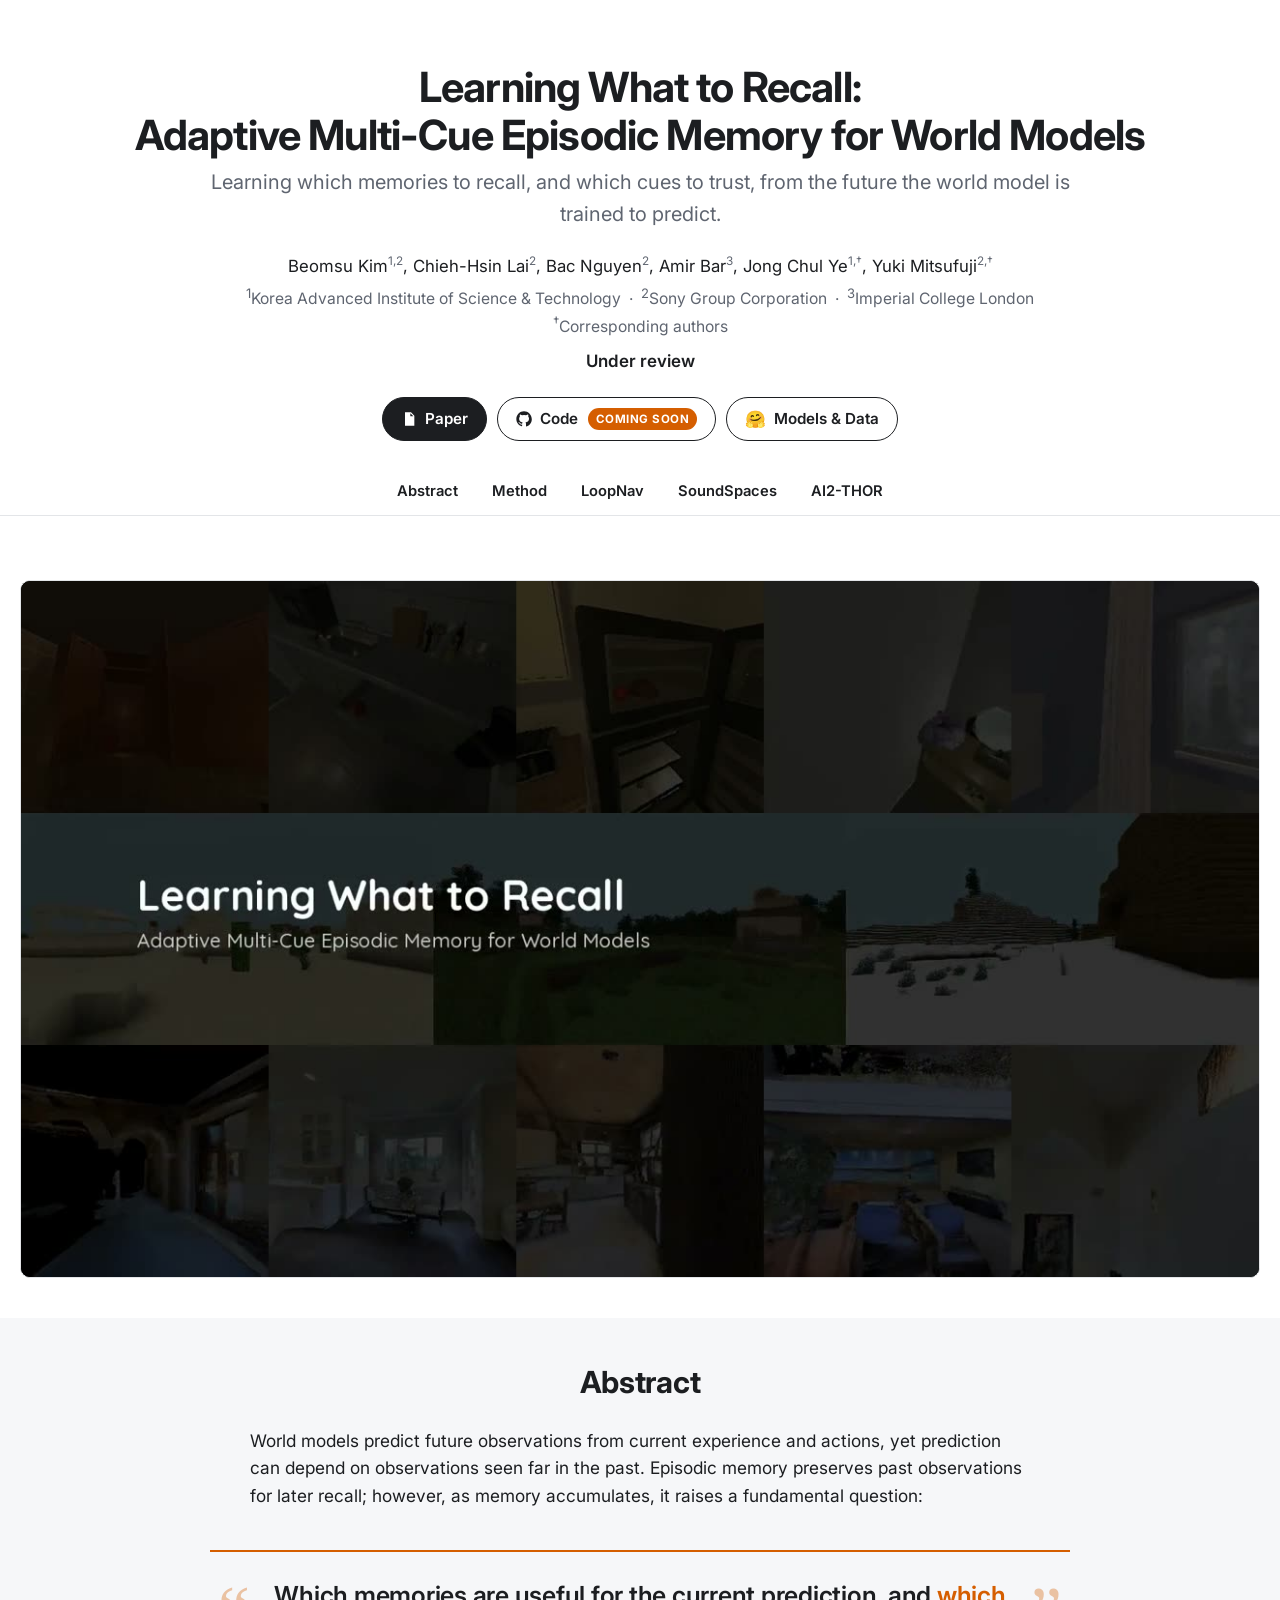
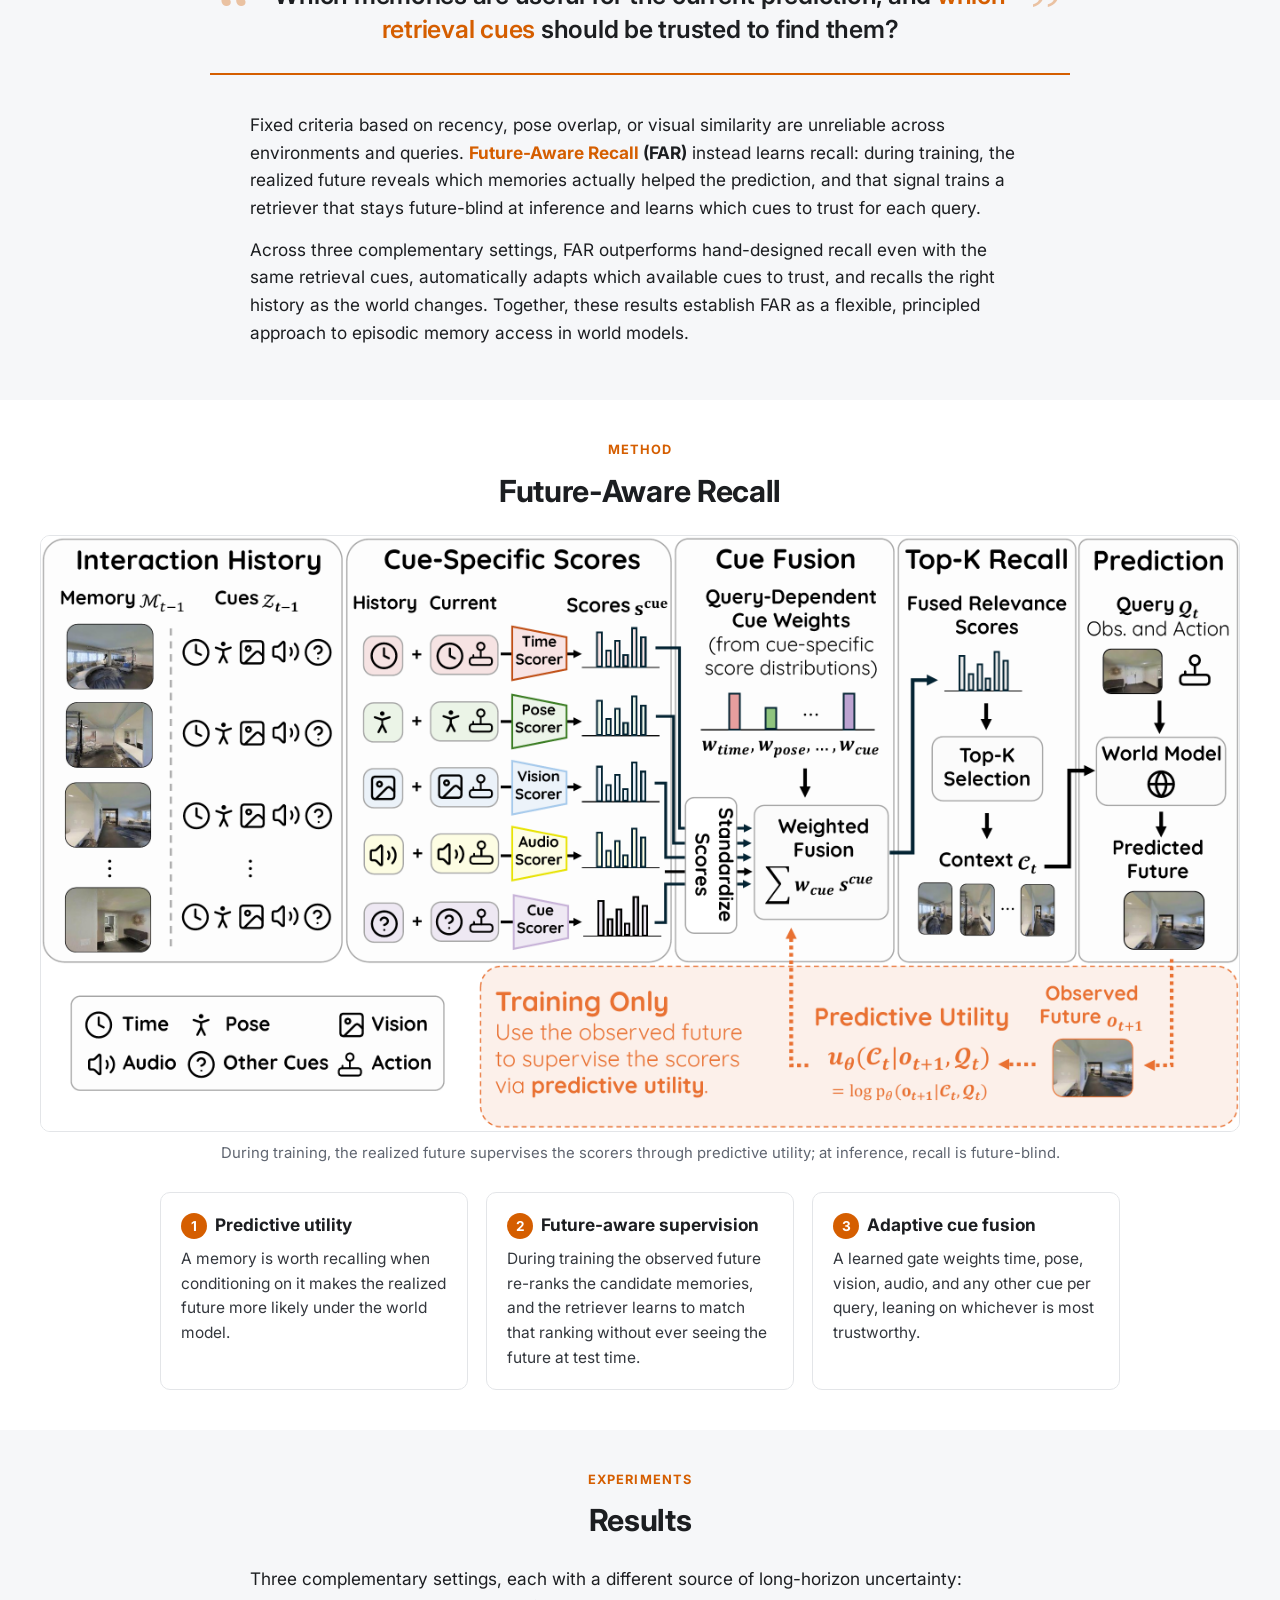
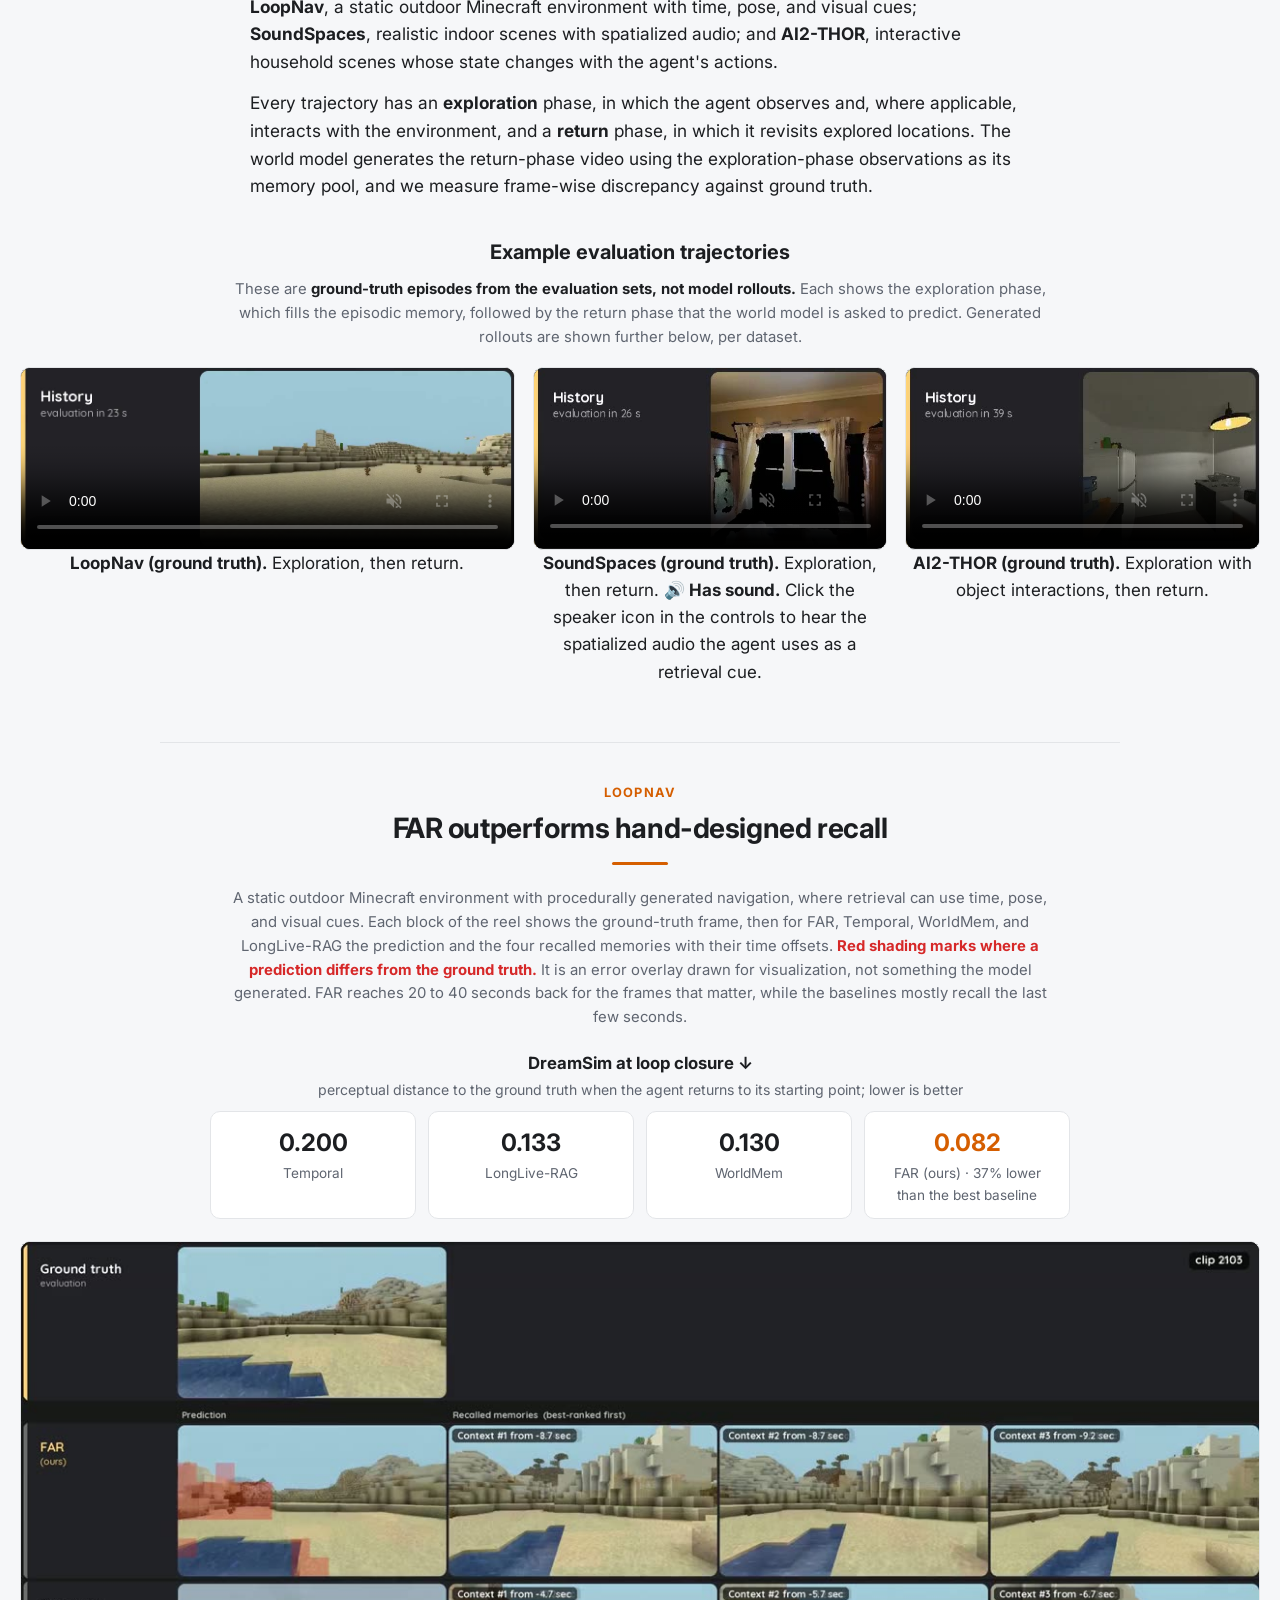
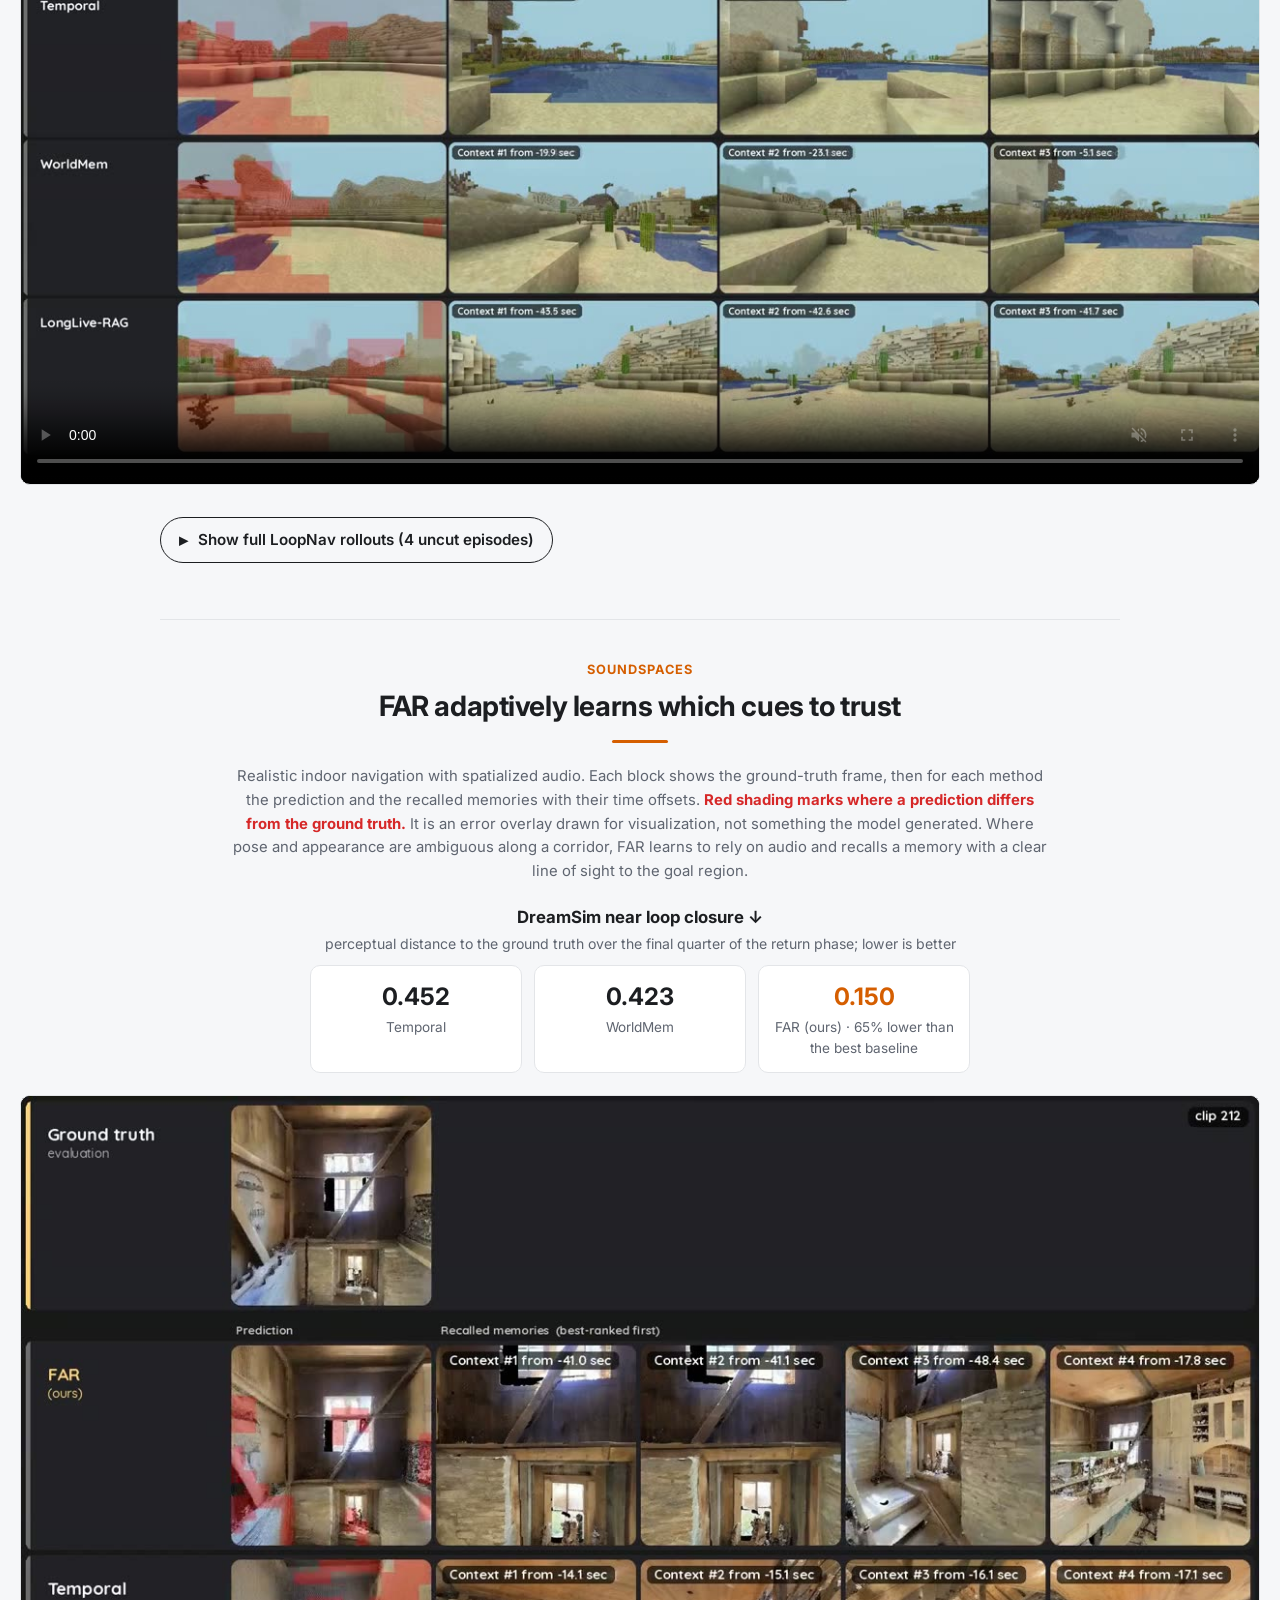
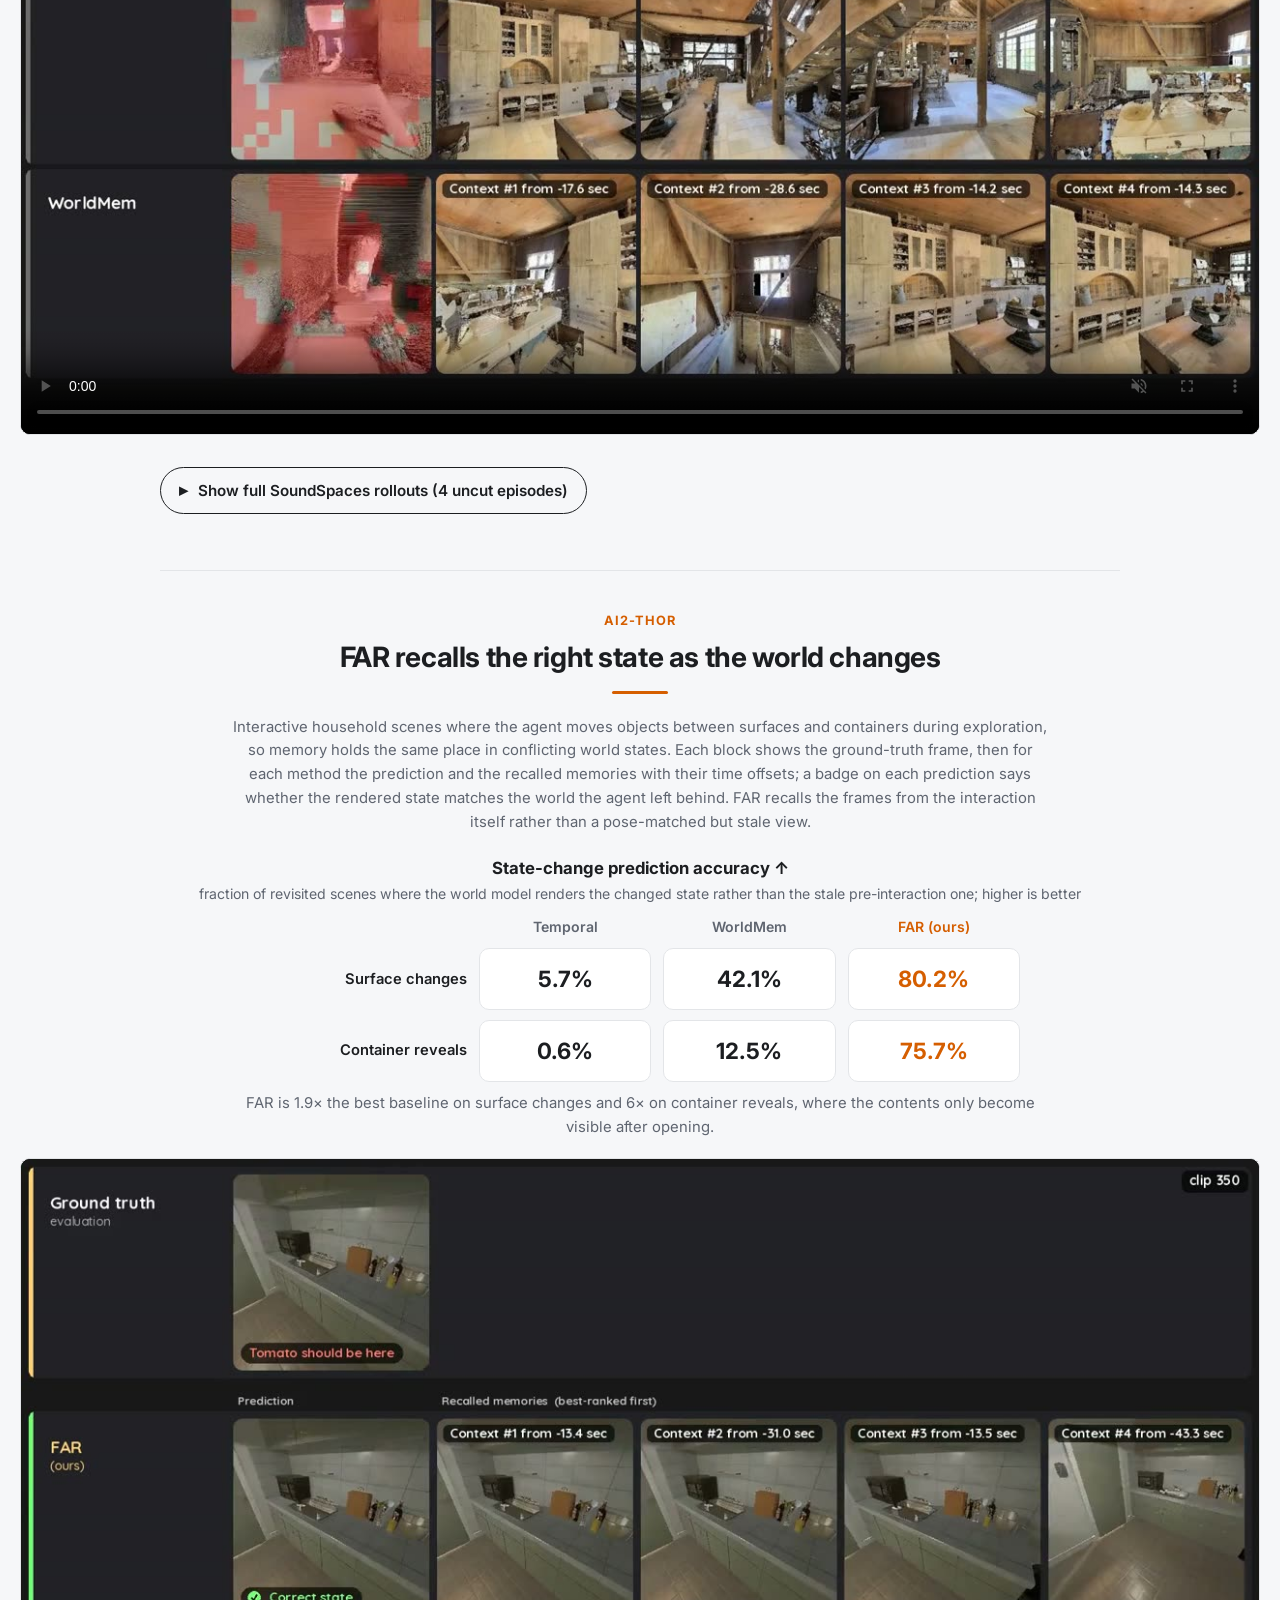
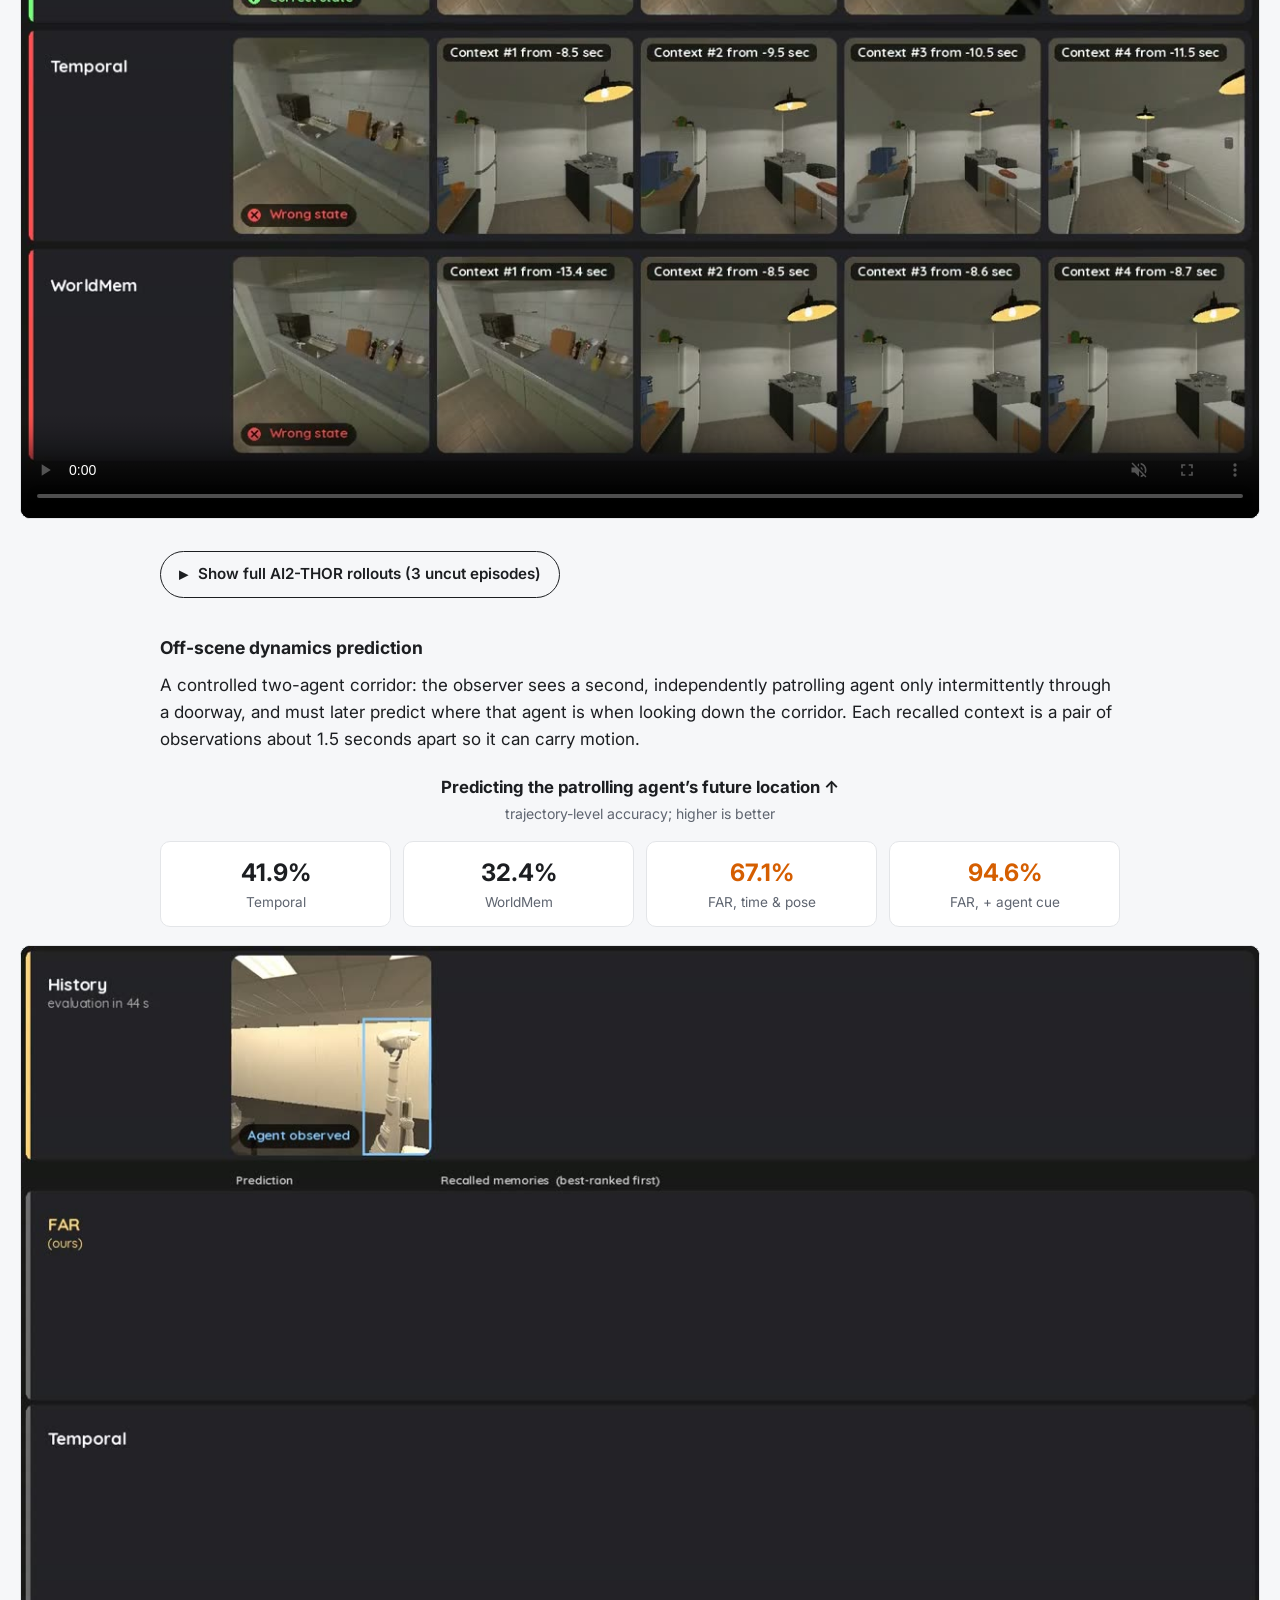
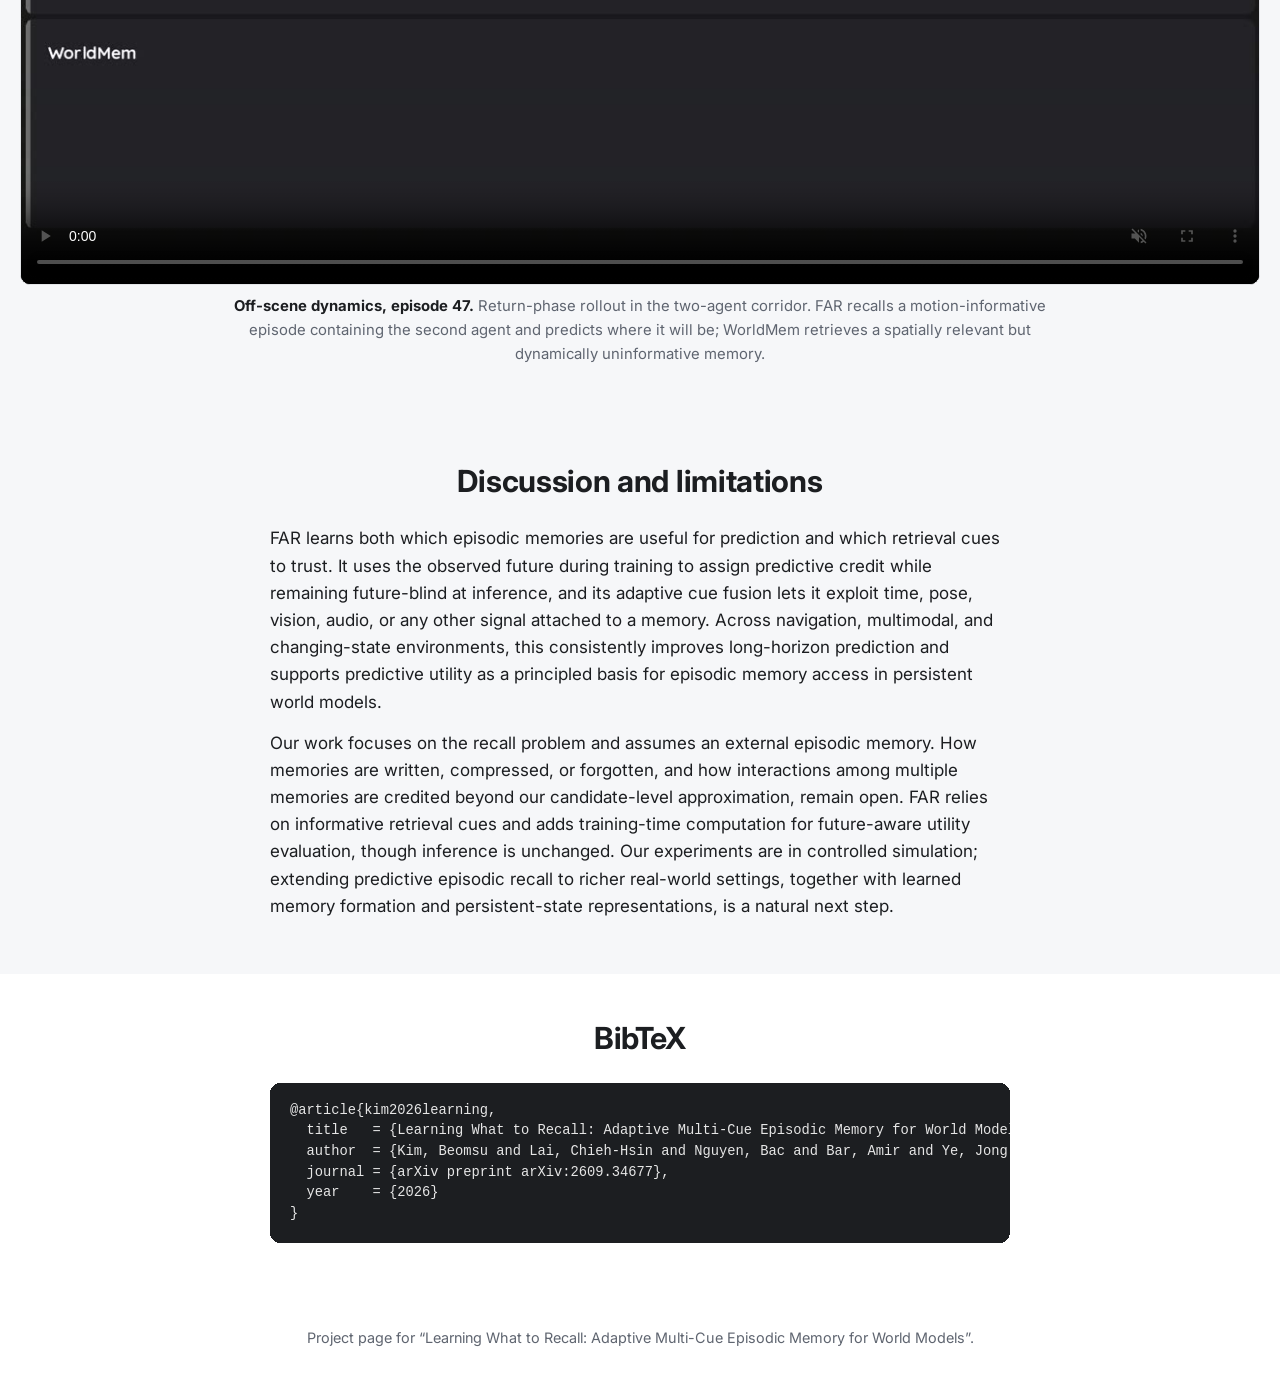
==== commit 85a8477d: "Link to FAR HF collections" ====
--- a/index.html
+++ b/index.html
@@ -50,13 +50,9 @@
         <svg viewBox="0 0 24 24"><path d="M12 .5C5.7.5.5 5.7.5 12c0 5.1 3.3 9.4 7.9 10.9.6.1.8-.3.8-.6v-2c-3.2.7-3.9-1.4-3.9-1.4-.5-1.3-1.3-1.7-1.3-1.7-1-.7.1-.7.1-.7 1.2.1 1.8 1.2 1.8 1.2 1 1.8 2.7 1.3 3.4 1 .1-.8.4-1.3.7-1.6-2.6-.3-5.3-1.3-5.3-5.7 0-1.3.5-2.3 1.2-3.1-.1-.3-.5-1.5.1-3.1 0 0 1-.3 3.2 1.2a11 11 0 0 1 5.8 0c2.2-1.5 3.2-1.2 3.2-1.2.6 1.6.2 2.8.1 3.1.8.8 1.2 1.8 1.2 3.1 0 4.4-2.7 5.4-5.3 5.7.4.4.8 1.1.8 2.2v3.2c0 .3.2.7.8.6 4.6-1.5 7.9-5.8 7.9-10.9C23.5 5.7 18.3.5 12 .5z"/></svg>
         Code <span class="soon">coming soon</span>
       </a>
-      <a class="btn secondary" href="https://huggingface.co/1202kbs/FAR-Checkpoints" target="_blank" rel="noopener">
+      <a class="btn secondary" href="https://huggingface.co/collections/1202kbs/learning-what-to-recall-far-6abc76068f6e916201cfd078" target="_blank" rel="noopener">
         <span class="emoji">&#129303;</span>
-        Checkpoints
-      </a>
-      <a class="btn secondary" href="https://huggingface.co/datasets/1202kbs/FAR-Datasets" target="_blank" rel="noopener">
-        <span class="emoji">&#129303;</span>
-        Datasets
+        Models &amp; Data
       </a>
     </div>
   </div>
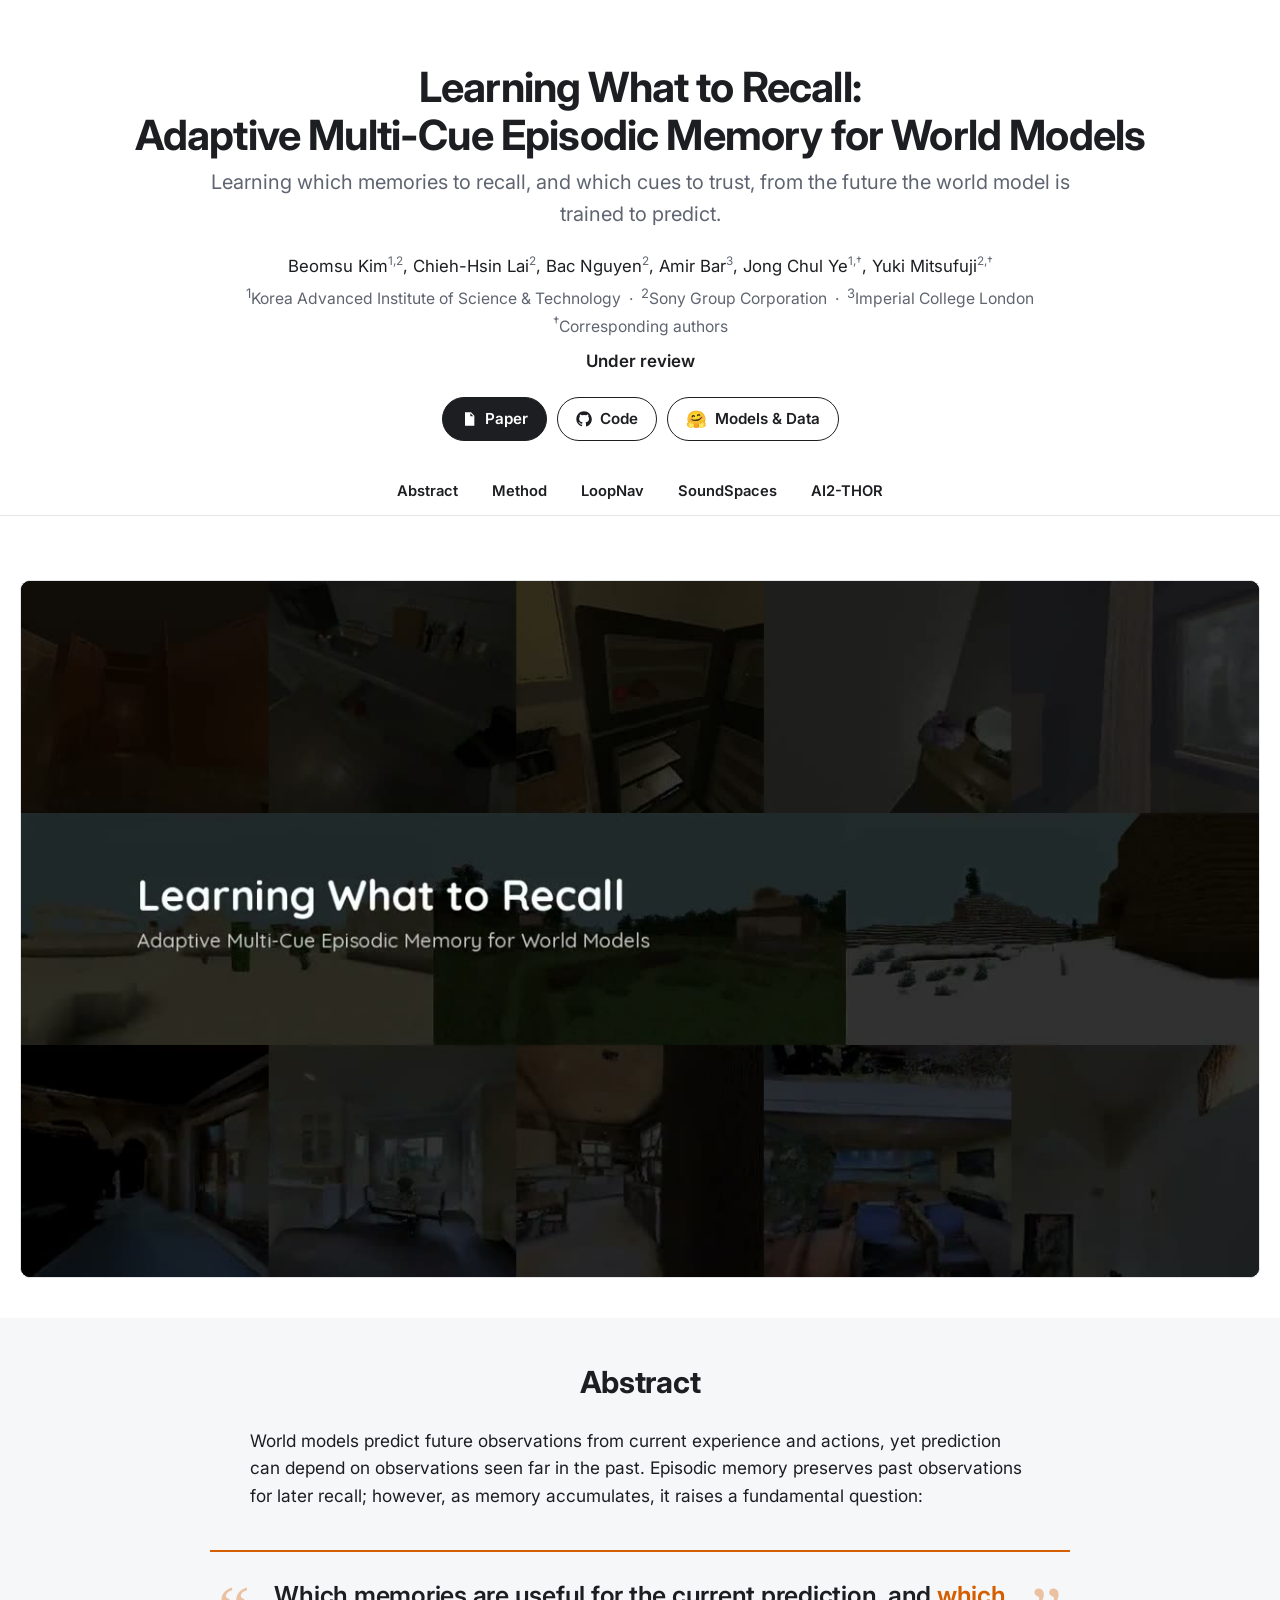
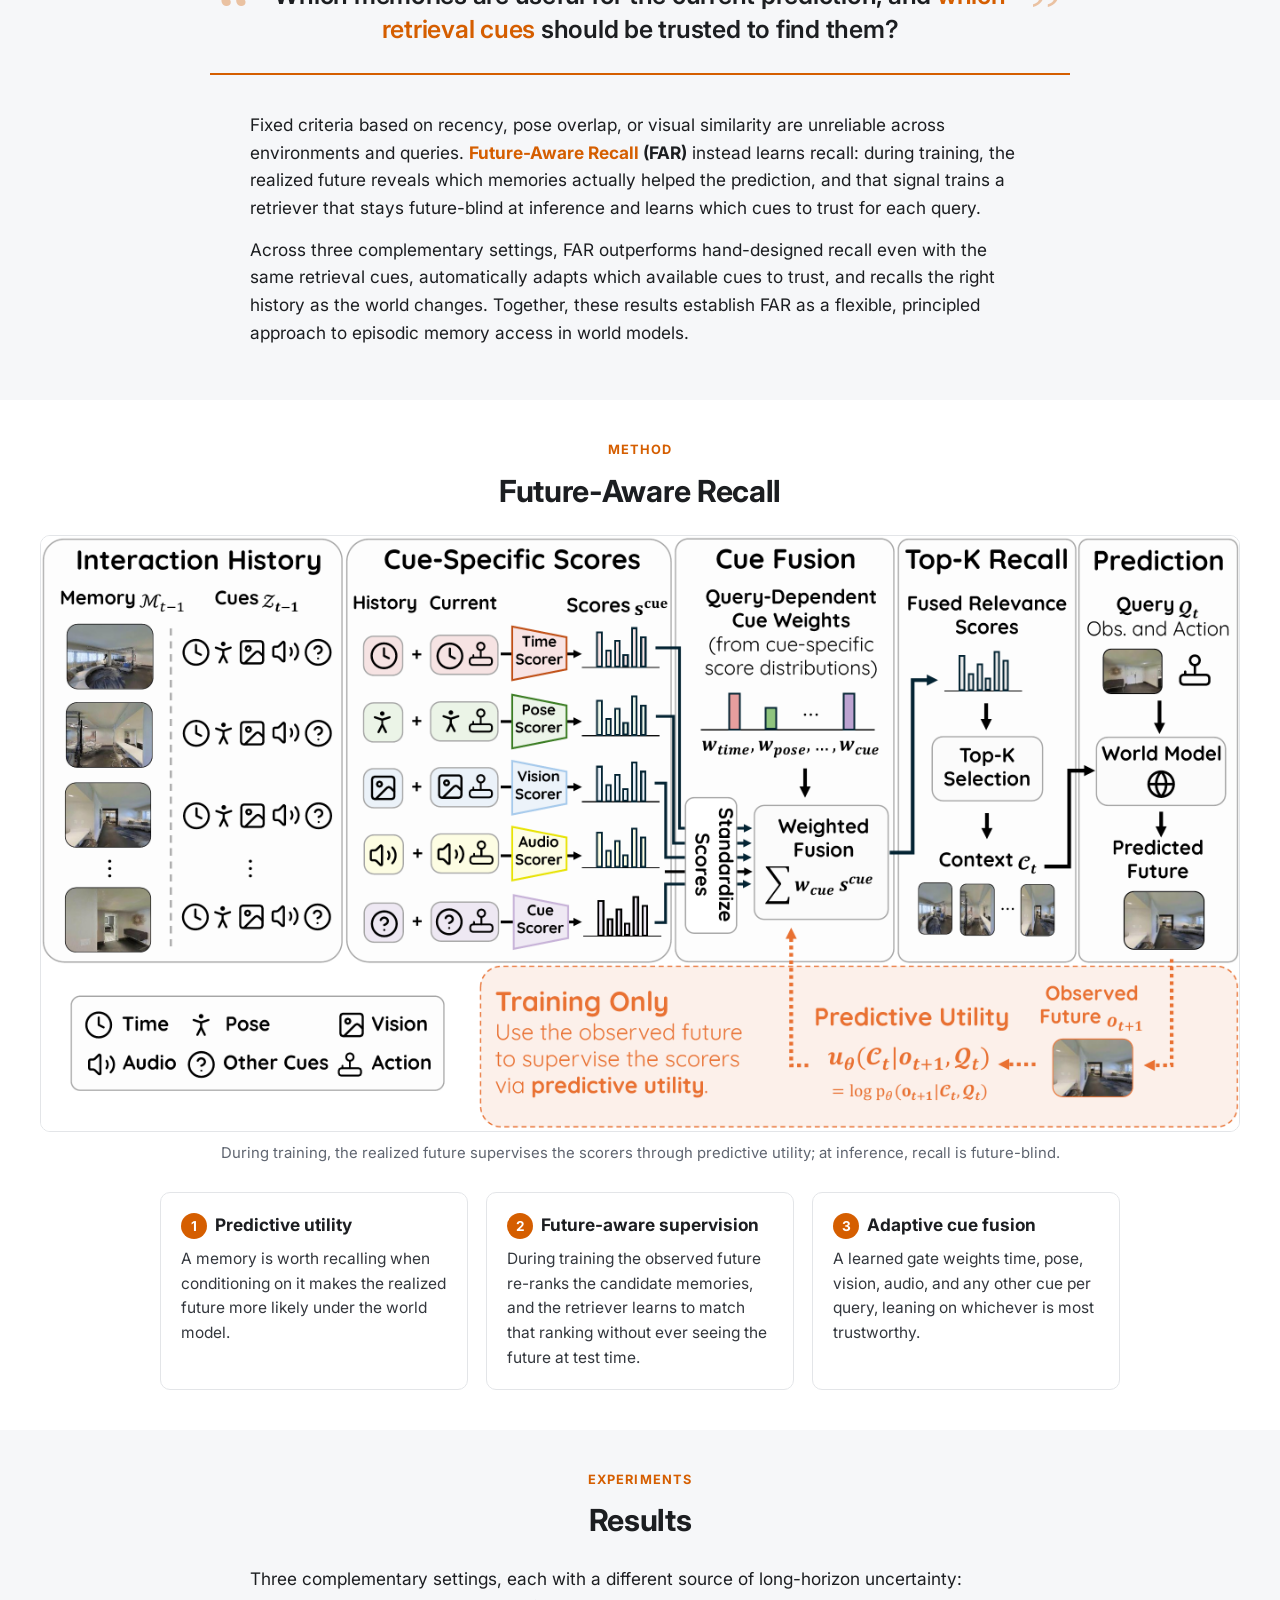
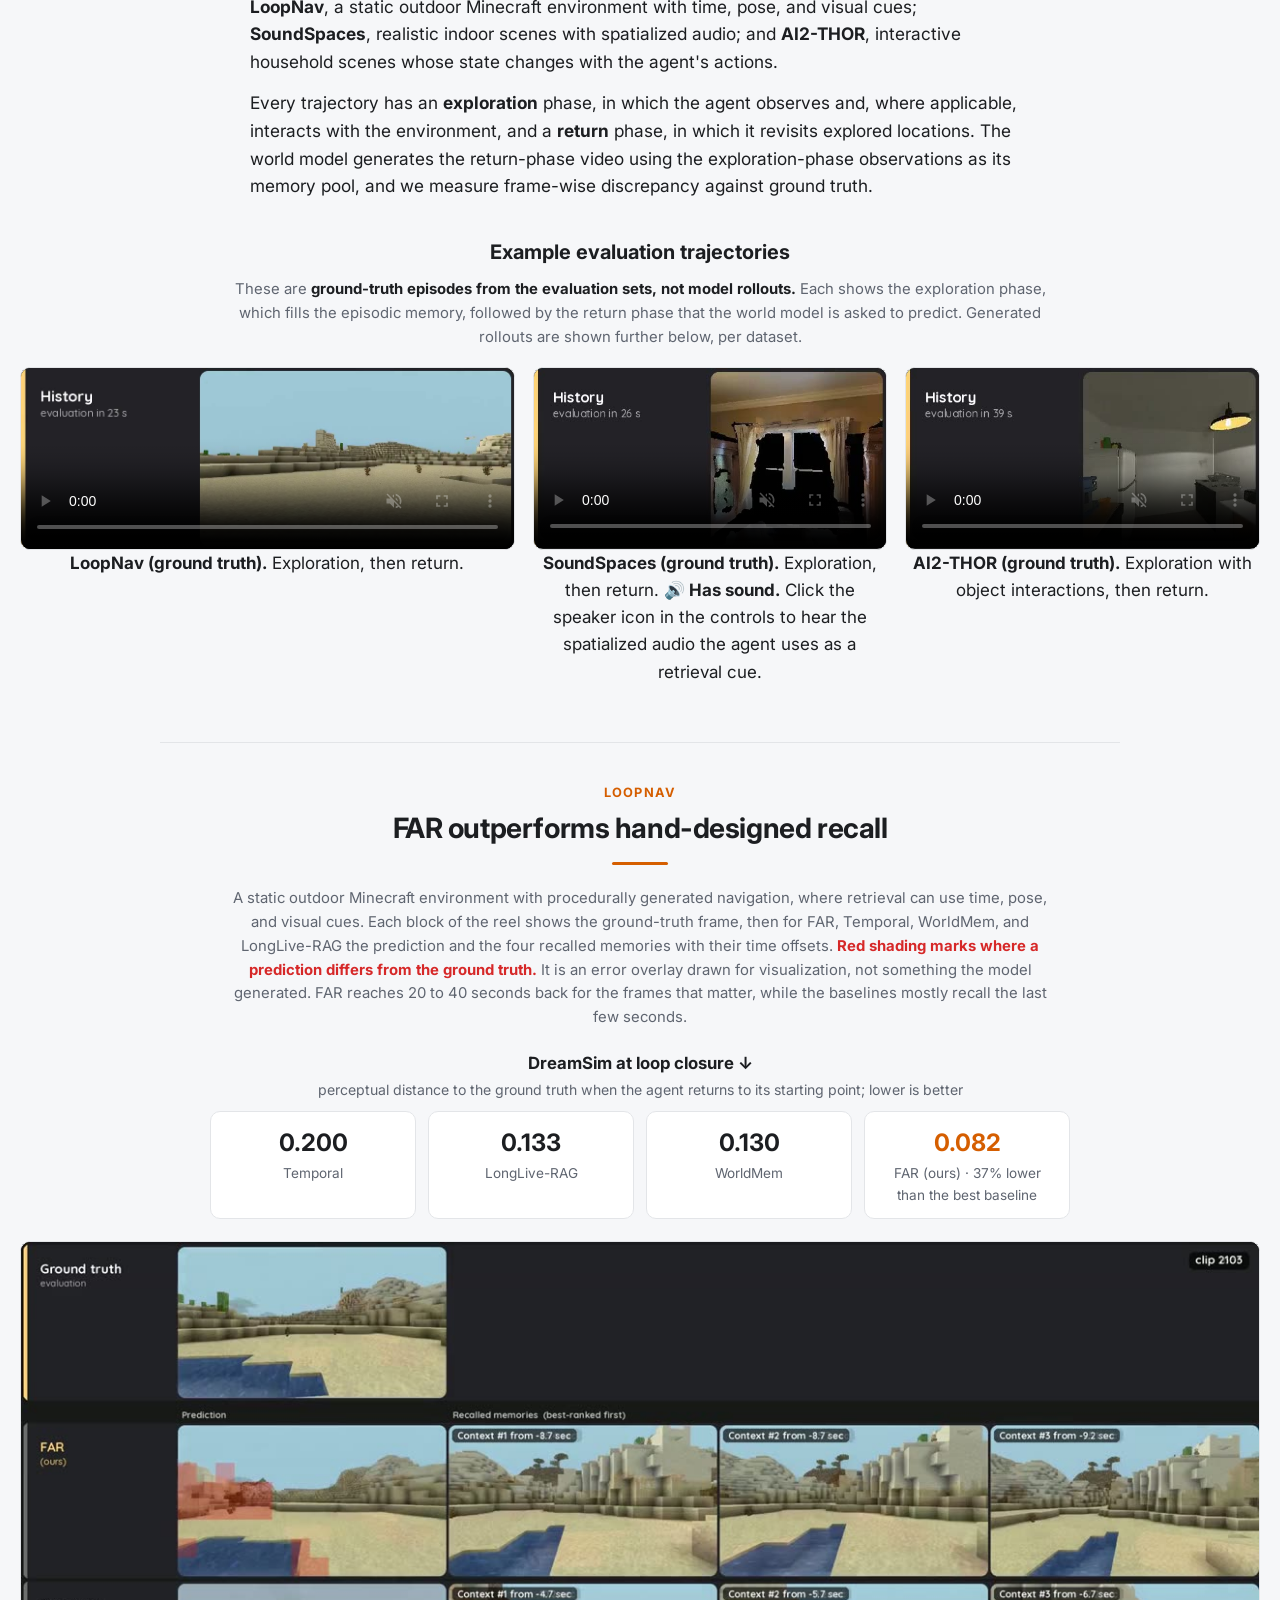
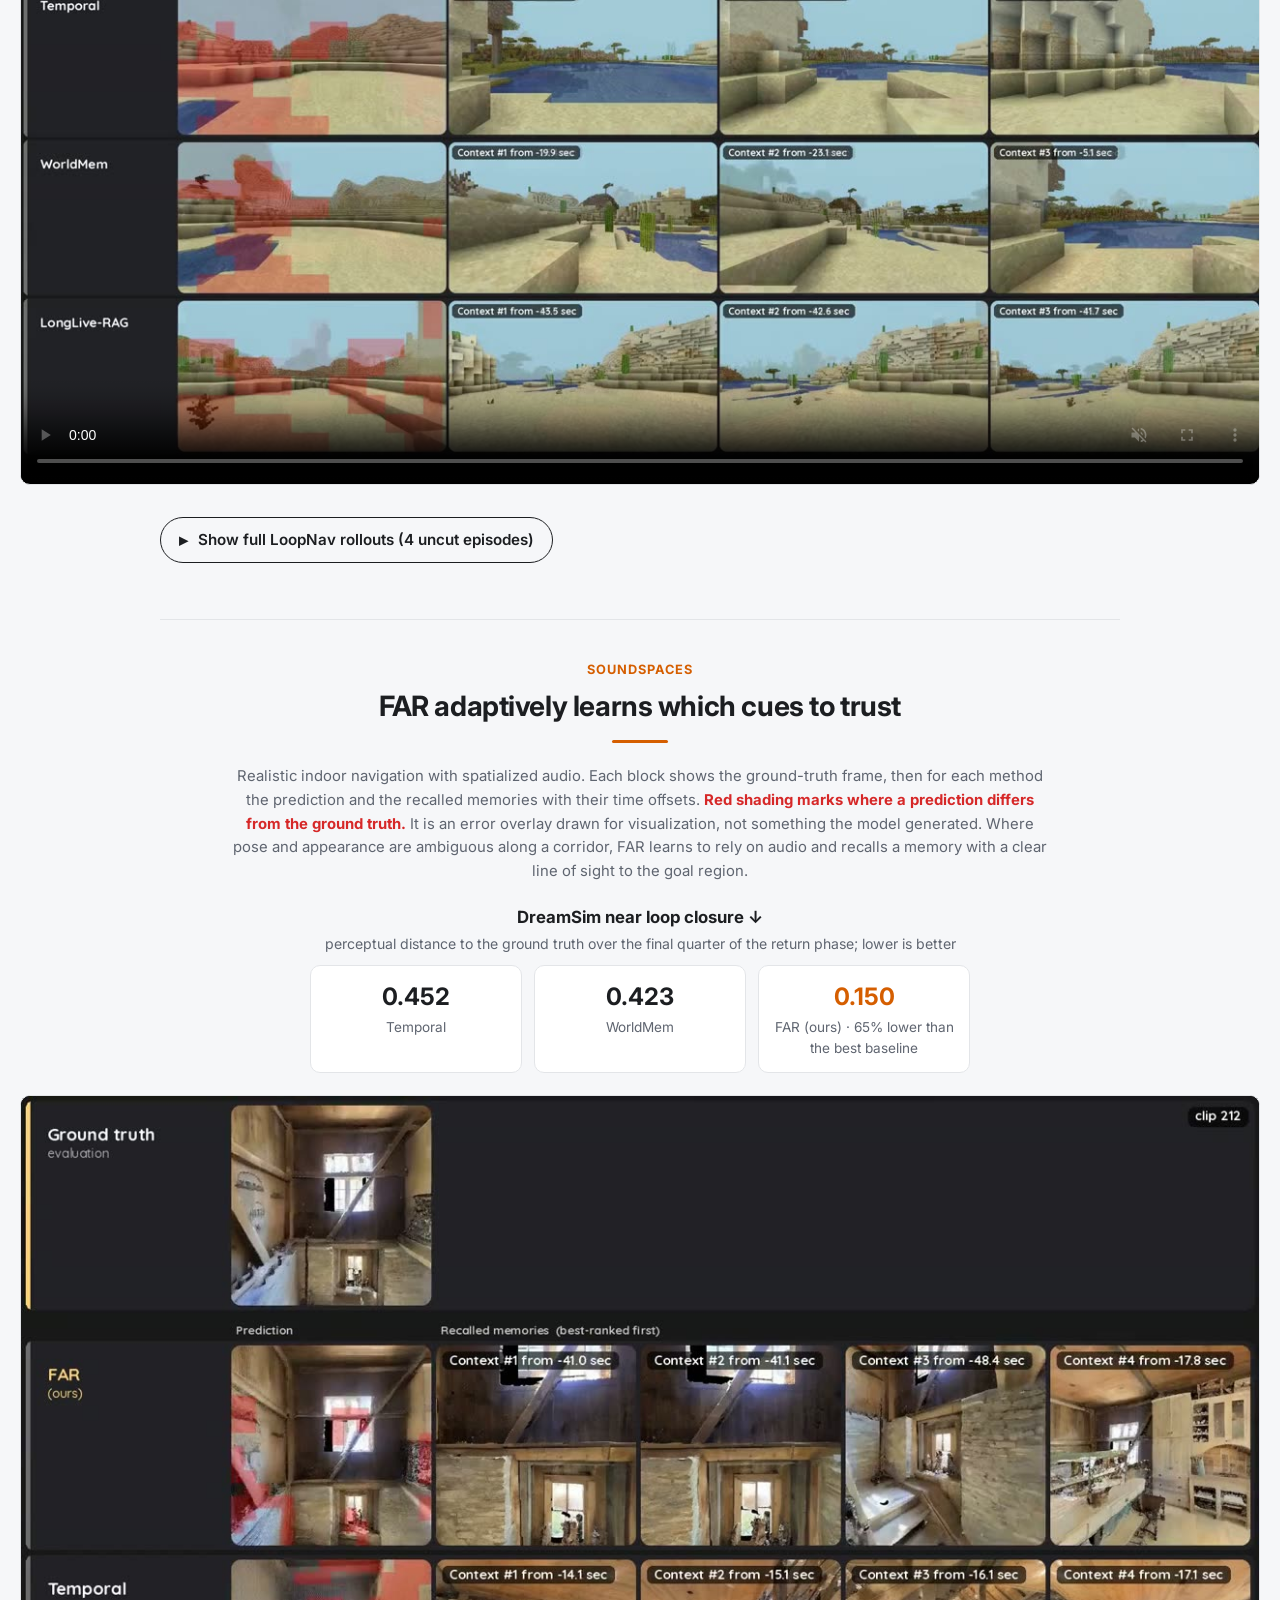
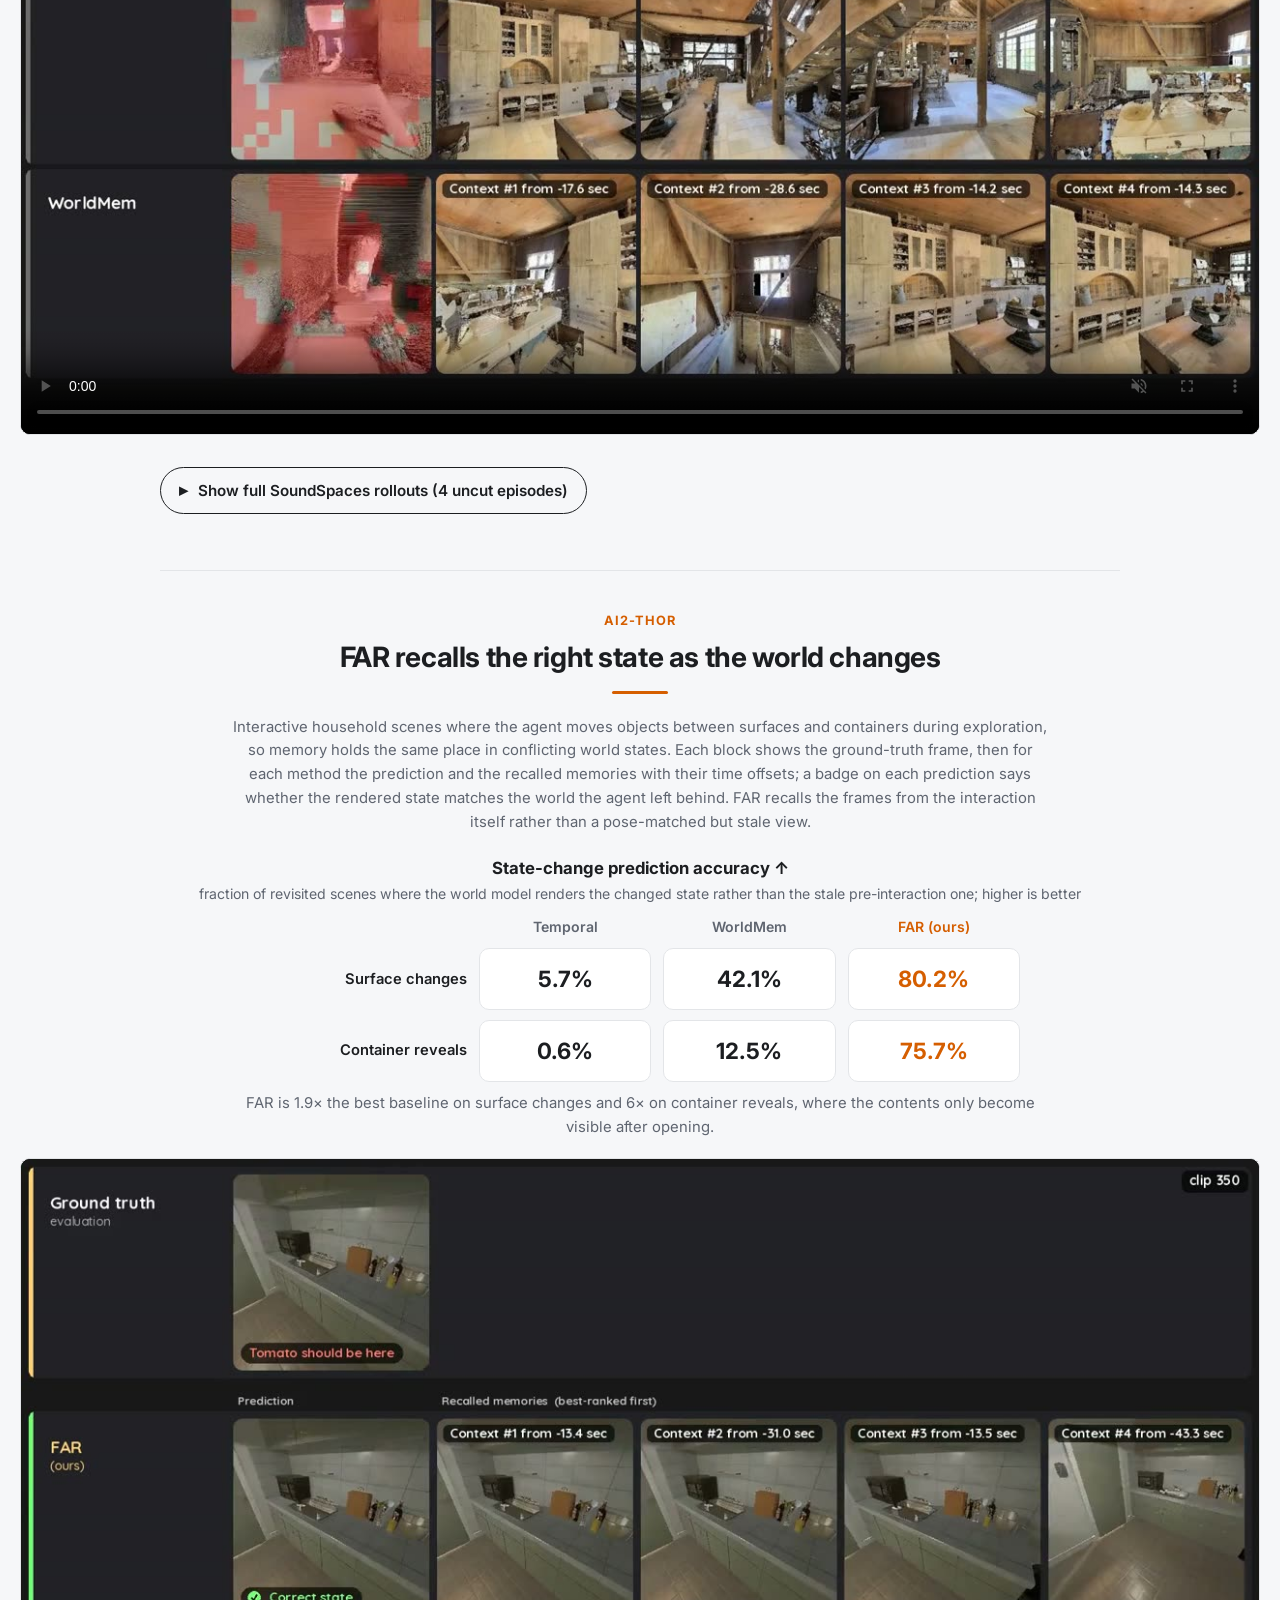
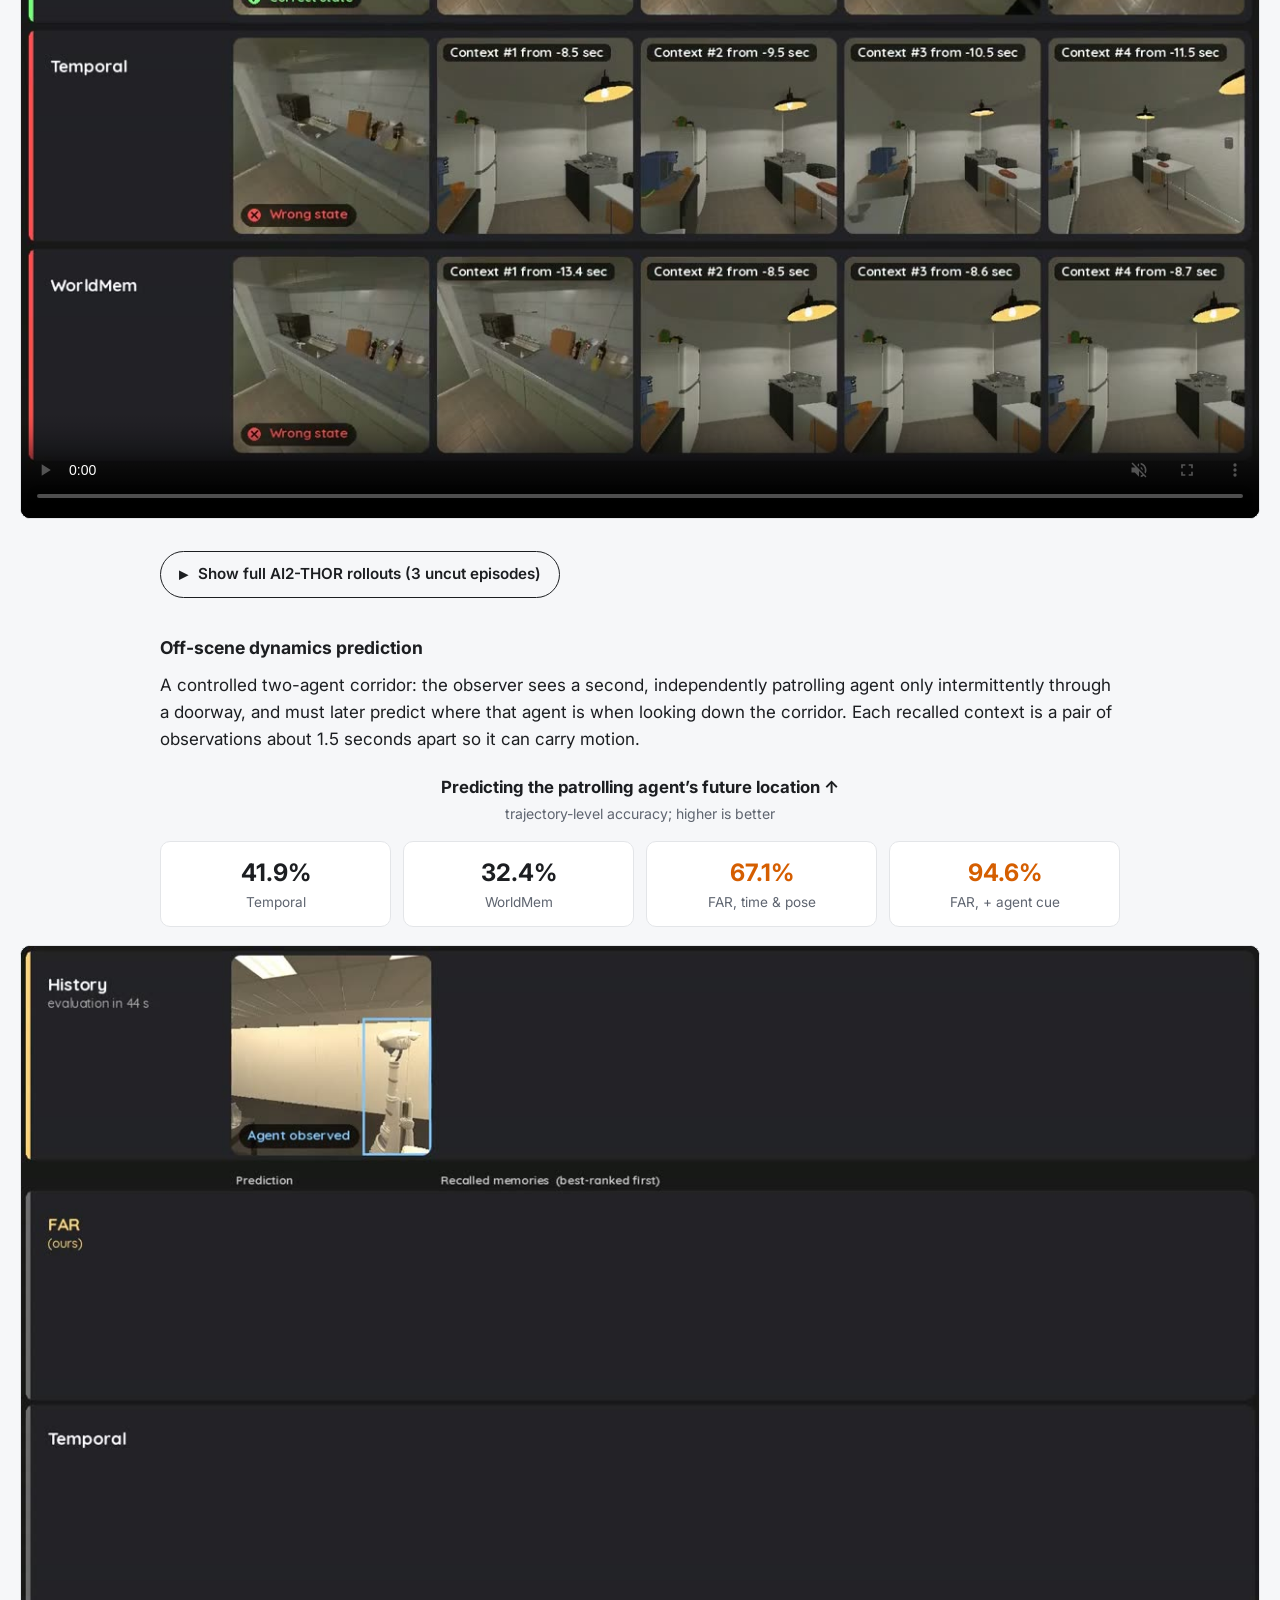
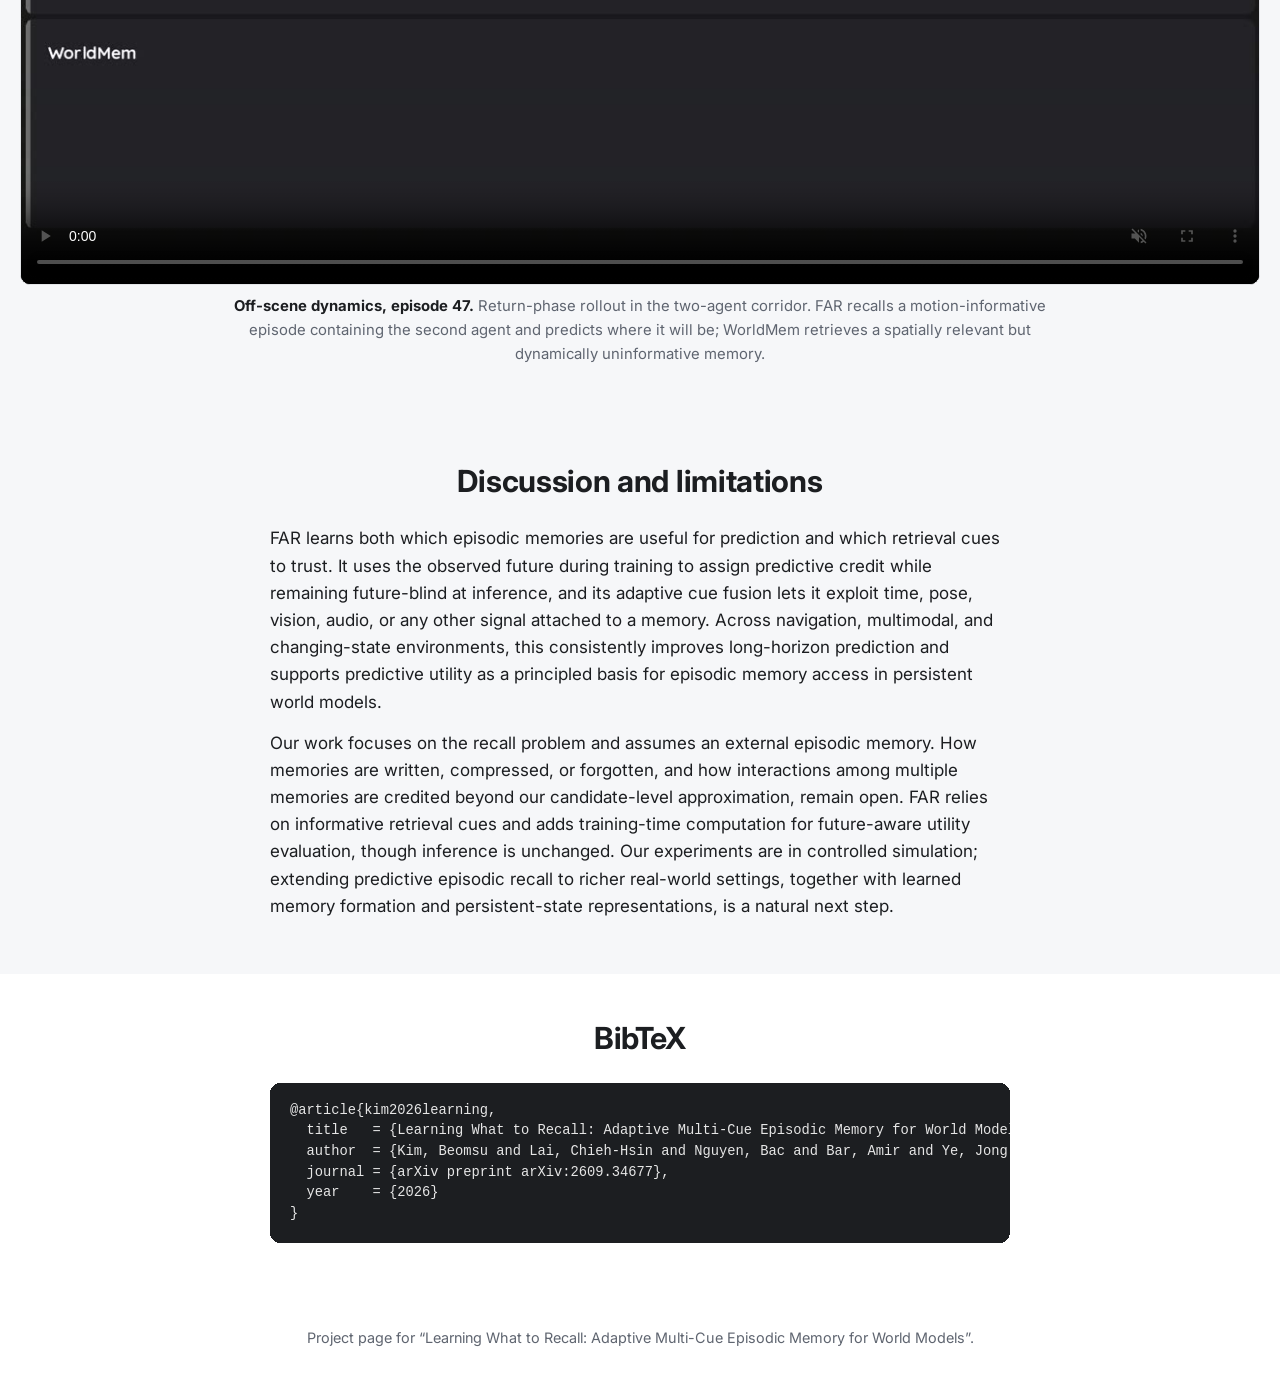
==== commit 4303fa8b: "Remove coming soon phrase from code badge" ====
--- a/index.html
+++ b/index.html
@@ -48,7 +48,7 @@
       </a>
       <a class="btn secondary" href="https://github.com/sony/far" target="_blank" rel="noopener">
         <svg viewBox="0 0 24 24"><path d="M12 .5C5.7.5.5 5.7.5 12c0 5.1 3.3 9.4 7.9 10.9.6.1.8-.3.8-.6v-2c-3.2.7-3.9-1.4-3.9-1.4-.5-1.3-1.3-1.7-1.3-1.7-1-.7.1-.7.1-.7 1.2.1 1.8 1.2 1.8 1.2 1 1.8 2.7 1.3 3.4 1 .1-.8.4-1.3.7-1.6-2.6-.3-5.3-1.3-5.3-5.7 0-1.3.5-2.3 1.2-3.1-.1-.3-.5-1.5.1-3.1 0 0 1-.3 3.2 1.2a11 11 0 0 1 5.8 0c2.2-1.5 3.2-1.2 3.2-1.2.6 1.6.2 2.8.1 3.1.8.8 1.2 1.8 1.2 3.1 0 4.4-2.7 5.4-5.3 5.7.4.4.8 1.1.8 2.2v3.2c0 .3.2.7.8.6 4.6-1.5 7.9-5.8 7.9-10.9C23.5 5.7 18.3.5 12 .5z"/></svg>
-        Code <span class="soon">coming soon</span>
+        Code
       </a>
       <a class="btn secondary" href="https://huggingface.co/collections/1202kbs/learning-what-to-recall-far-6abc76068f6e916201cfd078" target="_blank" rel="noopener">
         <span class="emoji">&#129303;</span>
--- a/static/css/style.css
+++ b/static/css/style.css
@@ -309,12 +309,5 @@
   .stats-table .cell.stat .v { font-size: 1.1rem; }
 }
 
-/* "coming soon" tag inside the Code button */
-.btn .soon {
-  font-size: 0.72rem; font-weight: 700; text-transform: uppercase; letter-spacing: 0.04em;
-  background: var(--accent); color: #fff;
-  padding: 2px 8px; border-radius: 999px; margin-left: 2px;
-}
-
 /* Emoji icon inside a button (Hugging Face) */
 .btn .emoji { font-size: 1.1em; line-height: 1; }
